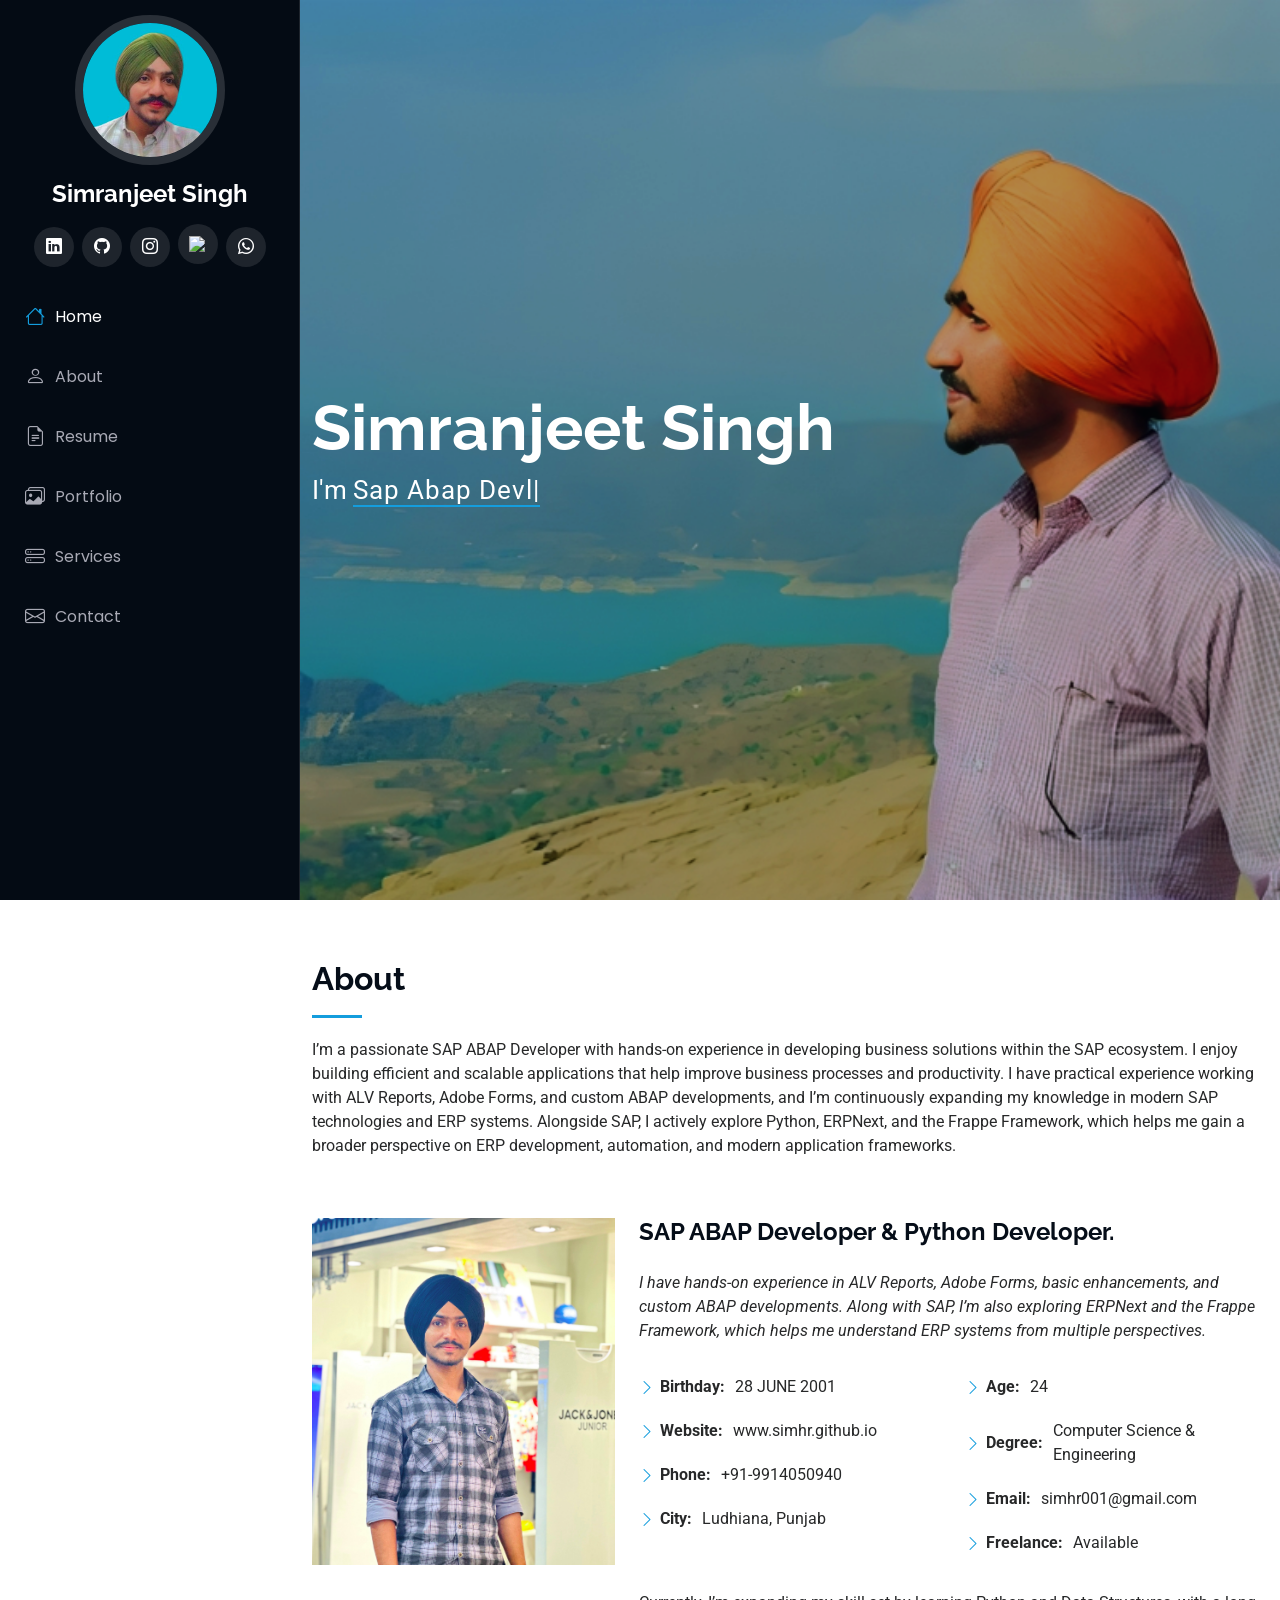
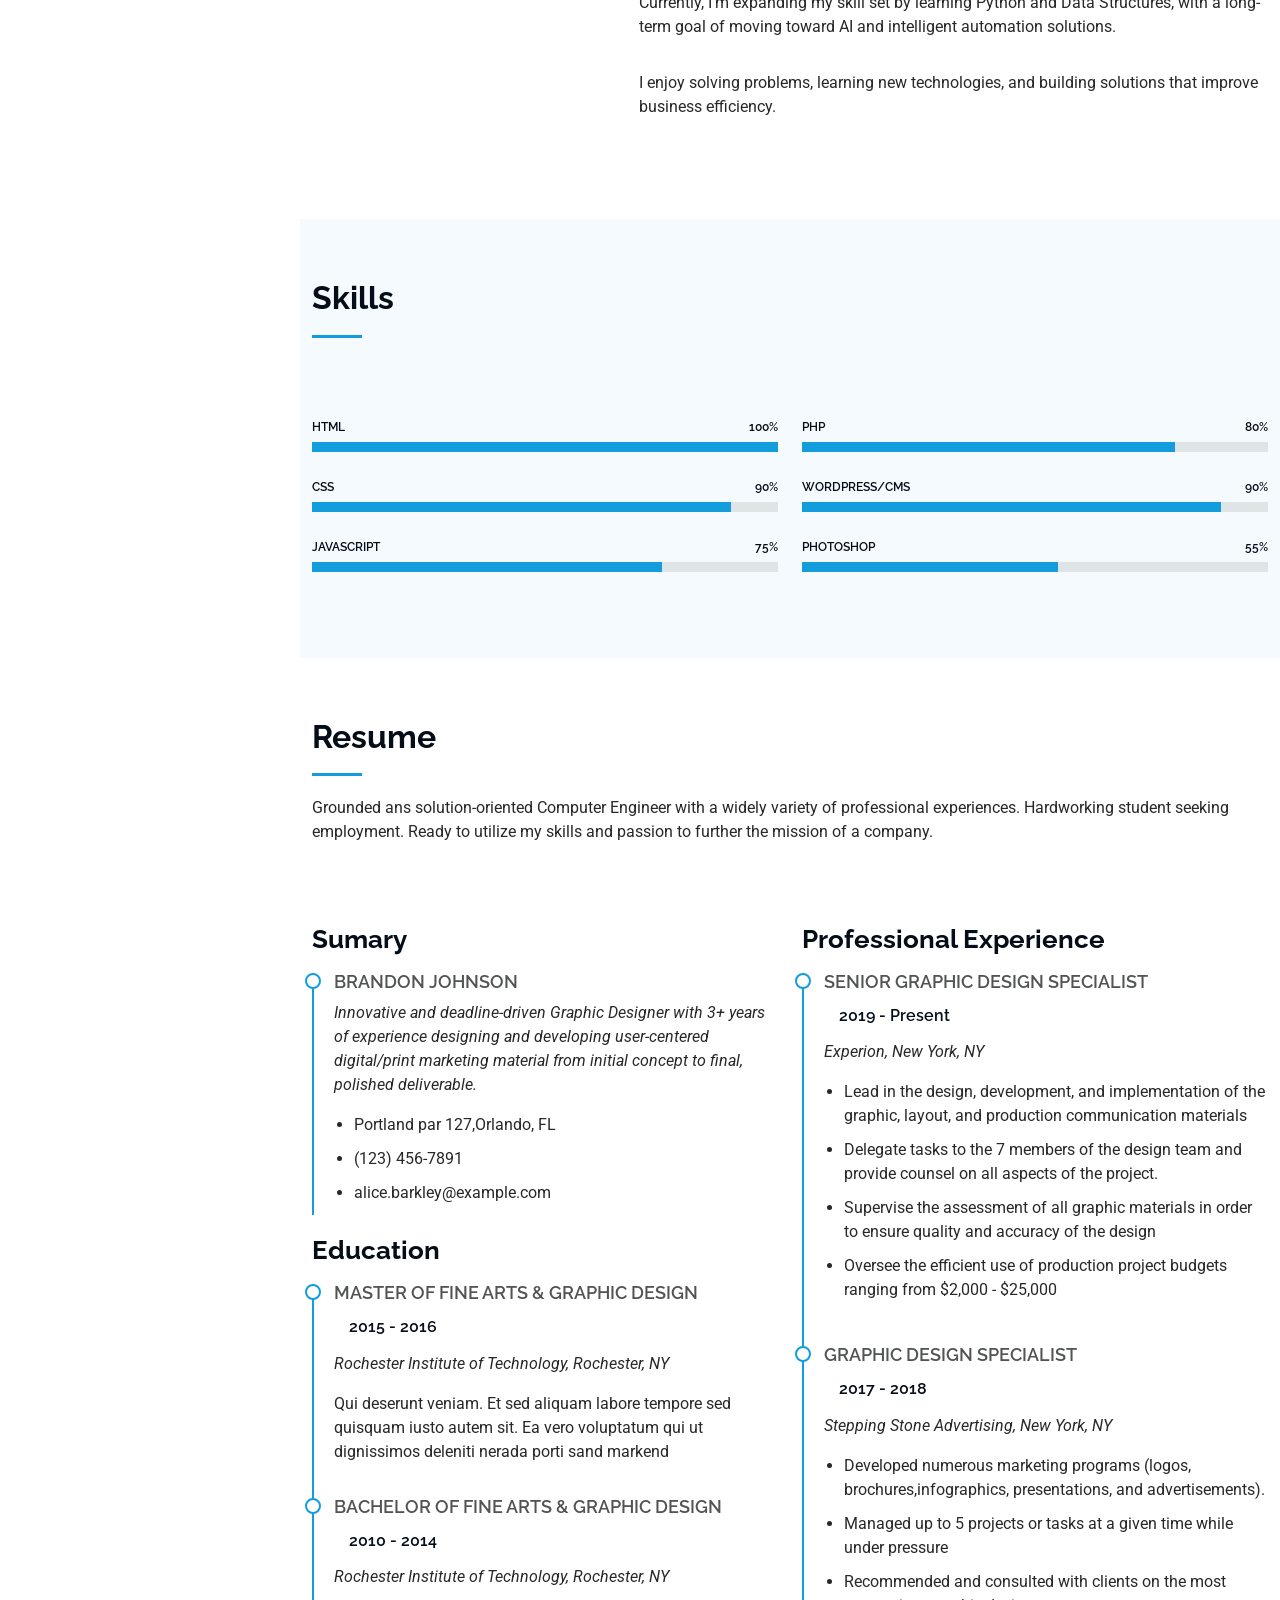
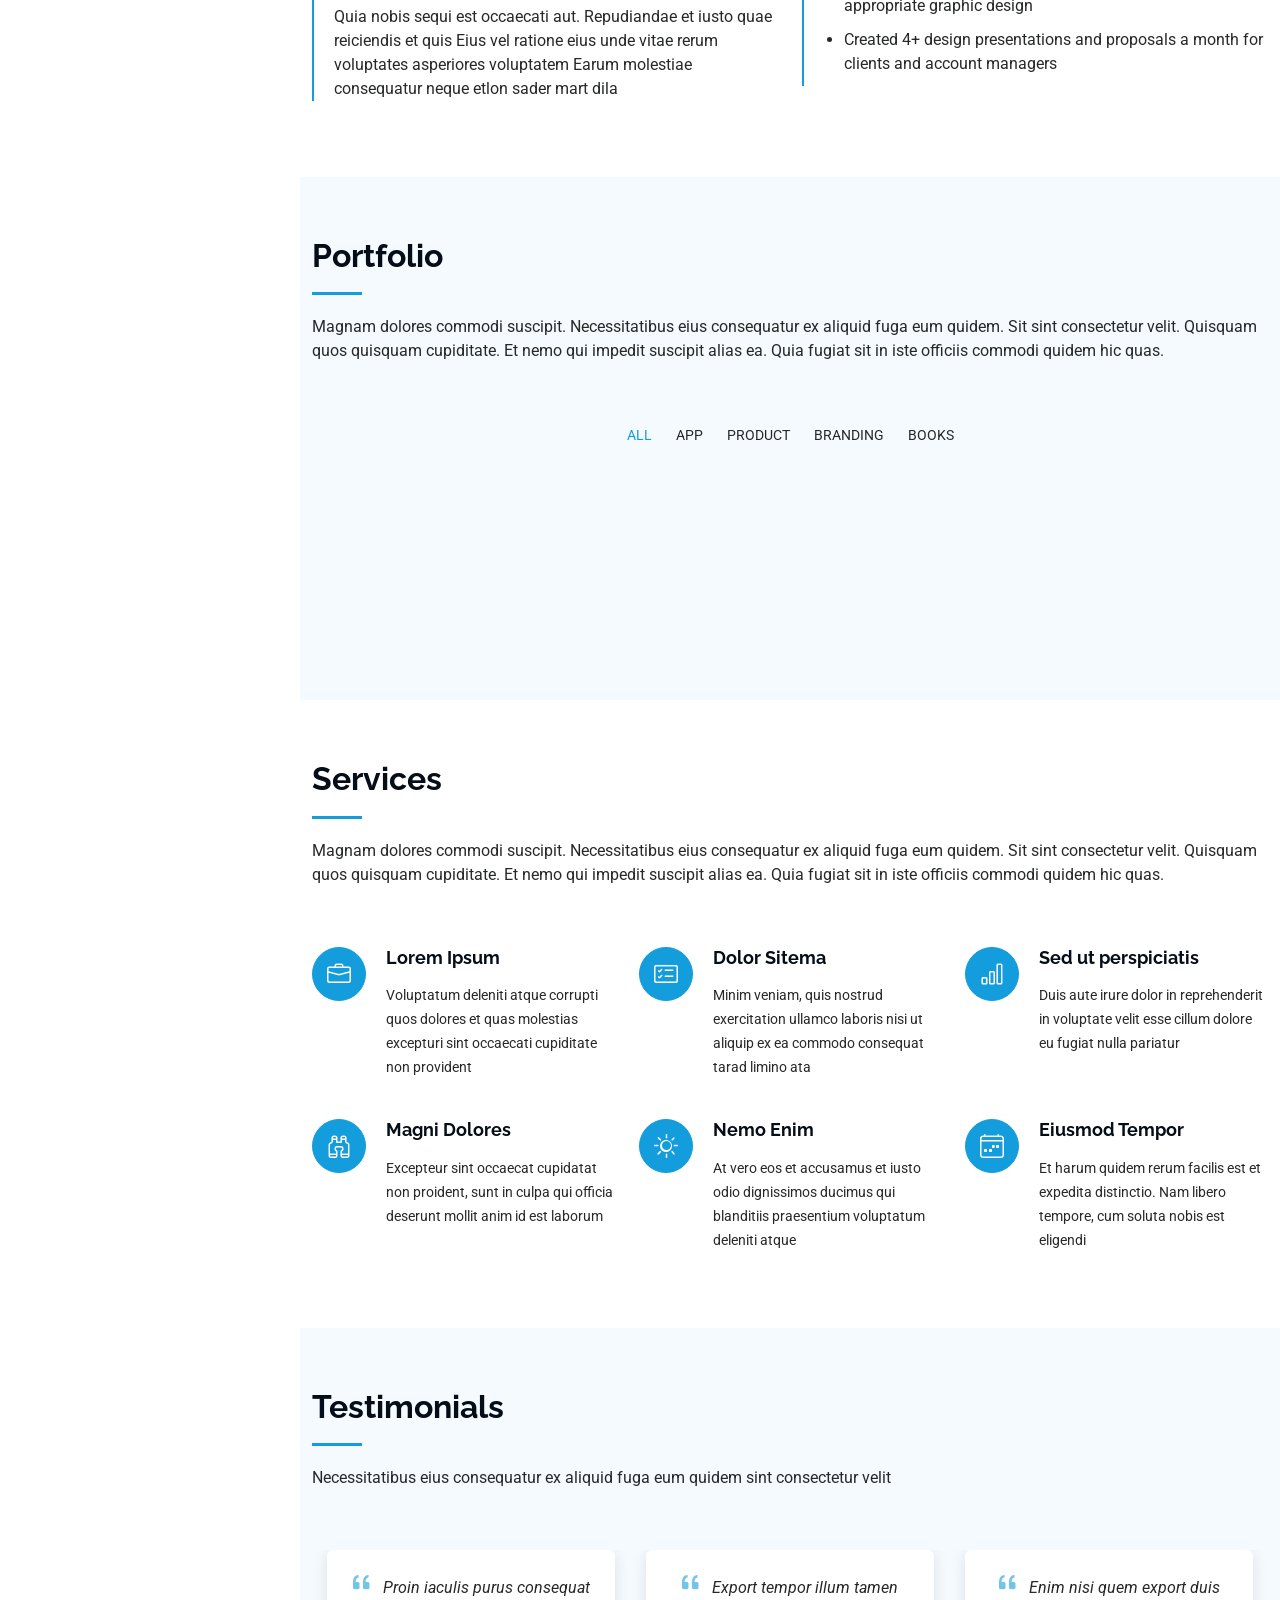
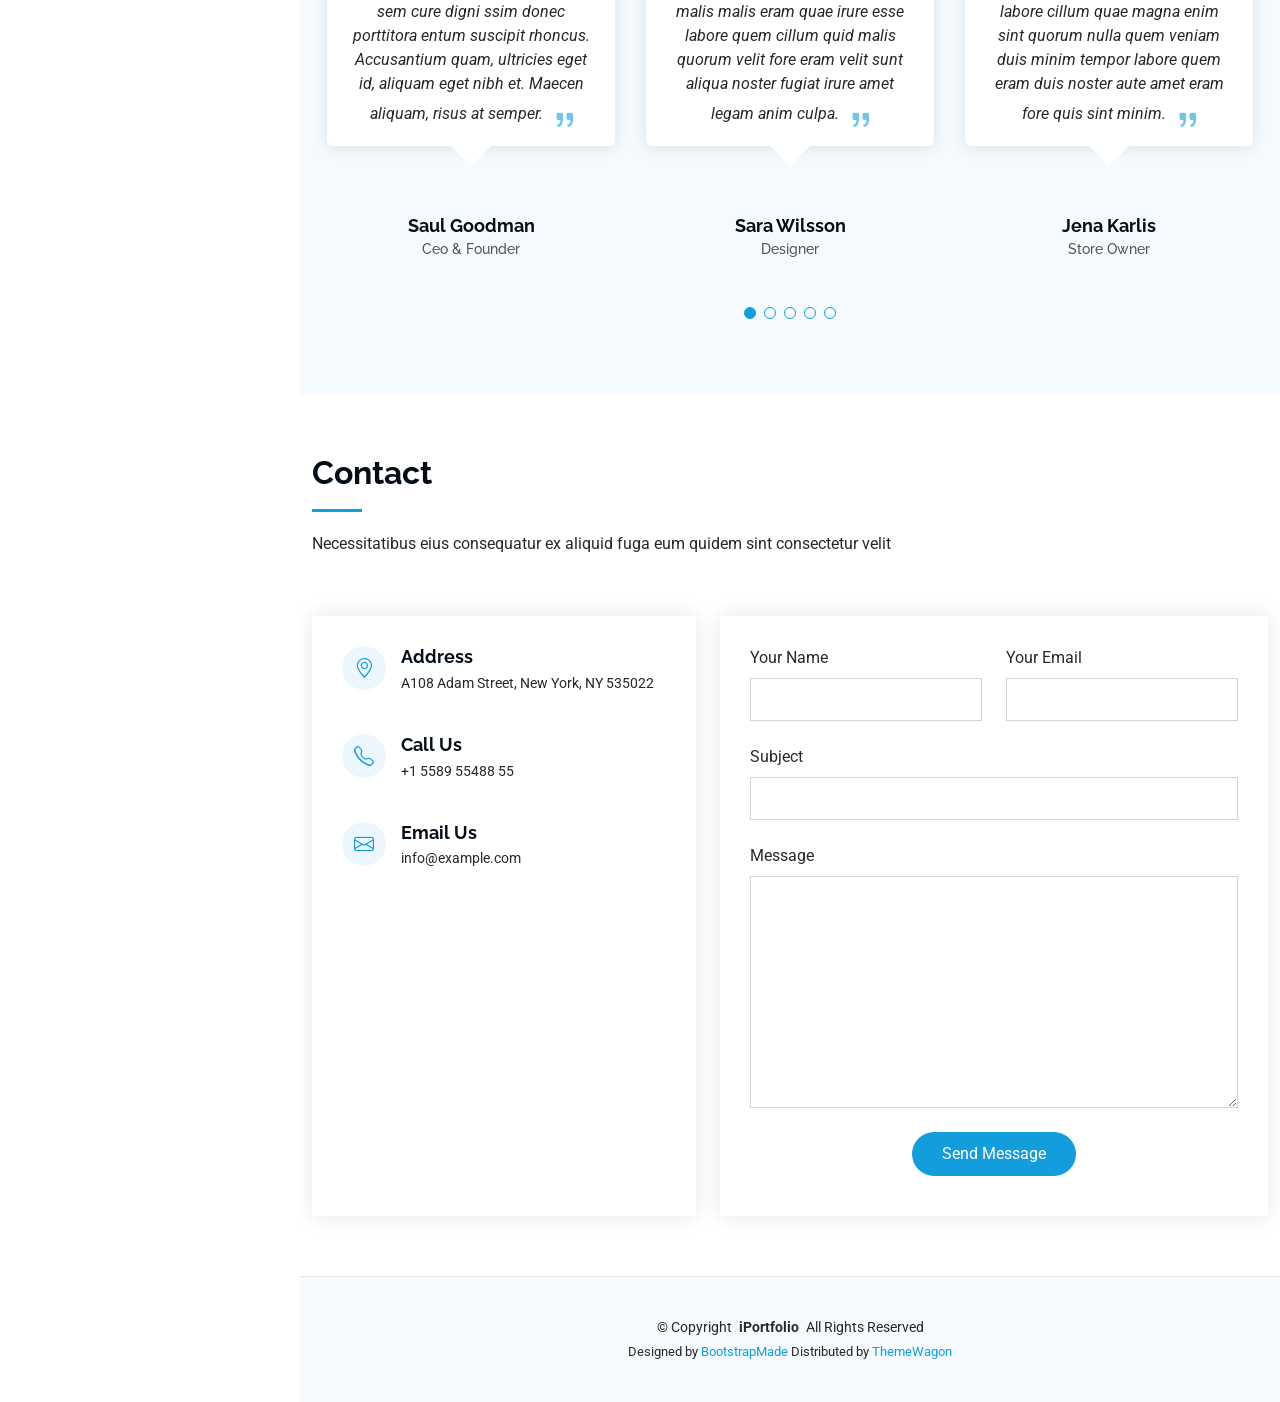
==== index.html @ a784818a "First Commit" ====
<!DOCTYPE html>
<html lang="en">

<head>
  <meta charset="utf-8">
  <meta content="width=device-width, initial-scale=1.0" name="viewport">
  <title>Simran Portfolio</title>
  <meta content="" name="description">
  <meta content="" name="keywords">

  <!-- Favicons -->
  <link href="assets/img/favicion.jpeg" rel="icon">
  <link href="assets/img/apple-touch-icon.png" rel="apple-touch-icon">

  <!-- Fonts -->
  <link href="https://fonts.googleapis.com" rel="preconnect">
  <link href="https://fonts.gstatic.com" rel="preconnect" crossorigin>
  <link
    href="https://fonts.googleapis.com/css2?family=Roboto:ital,wght@0,100;0,300;0,400;0,500;0,700;0,900;1,100;1,300;1,400;1,500;1,700;1,900&family=Poppins:ital,wght@0,100;0,200;0,300;0,400;0,500;0,600;0,700;0,800;0,900;1,100;1,200;1,300;1,400;1,500;1,600;1,700;1,800;1,900&family=Raleway:ital,wght@0,100;0,200;0,300;0,400;0,500;0,600;0,700;0,800;0,900;1,100;1,200;1,300;1,400;1,500;1,600;1,700;1,800;1,900&display=swap"
    rel="stylesheet">

  <!-- Vendor CSS Files -->
  <link href="assets/vendor/bootstrap/css/bootstrap.min.css" rel="stylesheet">
  <link href="assets/vendor/bootstrap-icons/bootstrap-icons.css" rel="stylesheet">
  <link href="assets/vendor/aos/aos.css" rel="stylesheet">
  <link href="assets/vendor/glightbox/css/glightbox.min.css" rel="stylesheet">
  <link href="assets/vendor/swiper/swiper-bundle.min.css" rel="stylesheet">
  <link href="assets/css/main.css" rel="stylesheet">
</head>

<body class="index-page">

  <header id="header" class="header dark-background d-flex flex-column">
    <i class="header-toggle d-xl-none bi bi-list"></i>

    <div class="profile-img">
      <img src="assets/img/logo.jpg" alt="" class="img-fluid rounded-circle">
    </div>

    <a href="index.html" class="logo d-flex align-items-center justify-content-center">
      <!-- Uncomment the line below if you also wish to use an image logo -->
      <!-- <img src="assets/img/logo.jpg" alt=""> -->
      <h1 class="sitename">Simranjeet Singh</h1>
    </a>

    <div class="social-links text-center">
      <a href="https://www.linkedin.com/in/simranjeet-singh-713a36236/" class="linkedin"><i
          class="bi bi-linkedin"></i></a>
      <a href="https://github.com/simhr" class="github"><i class="bi bi-github"></i></a>
      <a href="https://www.instagram.com/i.simhr" class="instagram"><i class="bi bi-instagram"></i></a>
      <a href="https://leetcode.com/u/simhr001/" class="leetcode"><img src="https://cdn.simpleicons.org/leetcode"
          width="18"></a>
      <a href="https://wa.me/9914050940" class="whatsapp"><i class="bi bi-whatsapp"></i></a>
    </div>

    <nav id="navmenu" class="navmenu">
      <ul>
        <li><a href="#hero" class="active"><i class="bi bi-house navicon"></i>Home</a></li>
        <li><a href="#about"><i class="bi bi-person navicon"></i> About</a></li>
        <li><a href="#resume"><i class="bi bi-file-earmark-text navicon"></i> Resume</a></li>
        <li><a href="#portfolio"><i class="bi bi-images navicon"></i> Portfolio</a></li>
        <li><a href="#services"><i class="bi bi-hdd-stack navicon"></i> Services</a></li>
        <li><a href="#contact"><i class="bi bi-envelope navicon"></i> Contact</a></li>
      </ul>
    </nav>
  </header>

  <main class="main">

    <!-- Hero Section -->
    <section id="hero" class="hero section dark-background">

      <img src="assets/img/bg.png" alt="" data-aos="fade-in" class="">

      <div class="container" data-aos="fade-up" data-aos-delay="100">
        <h2>Simranjeet Singh</h2>
        <p>I'm <span class="typed"
            data-typed-items="Sap Abap Devloper, Python Developer, Freelancer">Designer</span><span
            class="typed-cursor typed-cursor--blink" aria-hidden="true"></span><span
            class="typed-cursor typed-cursor--blink" aria-hidden="true"></span></p>
      </div>

    </section><!-- /Hero Section -->

    <!-- About Section -->
    <section id="about" class="about section">

      <!-- Section Title -->
      <div class="container section-title" data-aos="fade-up">
        <h2>About</h2>
        <p>I’m a passionate SAP ABAP Developer with hands-on experience in developing business solutions within the SAP
          ecosystem. I enjoy building efficient and scalable applications that help improve business processes and
          productivity.

          I have practical experience working with ALV Reports, Adobe Forms, and custom ABAP developments, and I’m
          continuously expanding my knowledge in modern SAP technologies and ERP systems.

          Alongside SAP, I actively explore Python, ERPNext, and the Frappe Framework, which helps me gain a broader
          perspective on ERP development, automation, and modern application frameworks.</p>
      </div><!-- End Section Title -->

      <div class="container" data-aos="fade-up" data-aos-delay="100">

        <div class="row gy-4 justify-content-center">
          <div class="col-lg-4">
            <img src="assets/img/my-profile-img.jpg" class="img-fluid" alt="">
          </div>
          <div class="col-lg-8 content">
            <h2>SAP ABAP Developer &amp; Python Developer.</h2>
            <p class="fst-italic py-3">
              I have hands-on experience in ALV Reports, Adobe Forms, basic enhancements, and custom ABAP developments.
              Along with SAP, I’m also exploring ERPNext and the Frappe Framework, which helps me understand ERP systems
              from multiple perspectives.
            </p>
            <div class="row">
              <div class="col-lg-6">
                <ul>
                  <li><i class="bi bi-chevron-right"></i> <strong>Birthday:</strong> <span>28 JUNE 2001</span></li>
                  <li><i class="bi bi-chevron-right"></i> <strong>Website:</strong> <span>www.simhr.github.io</span>
                  </li>
                  <li><i class="bi bi-chevron-right"></i> <strong>Phone:</strong> <span>+91-9914050940</span></li>
                  <li><i class="bi bi-chevron-right"></i> <strong>City:</strong> <span>Ludhiana, Punjab</span></li>
                </ul>
              </div>
              <div class="col-lg-6">
                <ul>
                  <li><i class="bi bi-chevron-right"></i> <strong>Age:</strong> <span>24</span></li>
                  <li><i class="bi bi-chevron-right"></i> <strong>Degree:</strong> <span>Computer Science &
                      Engineering</span></li>
                  <li><i class="bi bi-chevron-right"></i> <strong>Email:</strong> <span>simhr001@gmail.com</span></li>
                  <li><i class="bi bi-chevron-right"></i> <strong>Freelance:</strong> <span>Available</span></li>
                </ul>
              </div>
            </div>
            <p class="py-3">
              Currently, I’m expanding my skill set by learning Python and Data Structures, with a long-term goal of
              moving toward AI and intelligent automation solutions.
            </p>
            <p>I enjoy solving problems, learning new technologies, and building solutions that improve business
              efficiency.</p>
          </div>
        </div>

      </div>
    </section><!-- /About Section -->
    <br>
    <!-- Skills Section -->
    <section id="skills" class="skills section light-background">

      <!-- Section Title -->
      <div class="container section-title" data-aos="fade-up">
        <h2>Skills</h2>
      </div><!-- End Section Title -->

      <div class="container" data-aos="fade-up" data-aos-delay="100">

        <div class="row skills-content skills-animation">

          <div class="col-lg-6">

            <div class="progress">
              <span class="skill"><span>HTML</span> <i class="val">100%</i></span>
              <div class="progress-bar-wrap">
                <div class="progress-bar" role="progressbar" aria-valuenow="100" aria-valuemin="0" aria-valuemax="100">
                </div>
              </div>
            </div><!-- End Skills Item -->

            <div class="progress">
              <span class="skill"><span>CSS</span> <i class="val">90%</i></span>
              <div class="progress-bar-wrap">
                <div class="progress-bar" role="progressbar" aria-valuenow="90" aria-valuemin="0" aria-valuemax="100">
                </div>
              </div>
            </div><!-- End Skills Item -->

            <div class="progress">
              <span class="skill"><span>JavaScript</span> <i class="val">75%</i></span>
              <div class="progress-bar-wrap">
                <div class="progress-bar" role="progressbar" aria-valuenow="75" aria-valuemin="0" aria-valuemax="100">
                </div>
              </div>
            </div><!-- End Skills Item -->

          </div>

          <div class="col-lg-6">

            <div class="progress">
              <span class="skill"><span>PHP</span> <i class="val">80%</i></span>
              <div class="progress-bar-wrap">
                <div class="progress-bar" role="progressbar" aria-valuenow="80" aria-valuemin="0" aria-valuemax="100">
                </div>
              </div>
            </div><!-- End Skills Item -->

            <div class="progress">
              <span class="skill"><span>WordPress/CMS</span> <i class="val">90%</i></span>
              <div class="progress-bar-wrap">
                <div class="progress-bar" role="progressbar" aria-valuenow="90" aria-valuemin="0" aria-valuemax="100">
                </div>
              </div>
            </div><!-- End Skills Item -->

            <div class="progress">
              <span class="skill"><span>Photoshop</span> <i class="val">55%</i></span>
              <div class="progress-bar-wrap">
                <div class="progress-bar" role="progressbar" aria-valuenow="55" aria-valuemin="0" aria-valuemax="100">
                </div>
              </div>
            </div><!-- End Skills Item -->

          </div>

        </div>

      </div>

    </section><!-- /Skills Section -->

    <!-- Resume Section -->
    <section id="resume" class="resume section">

      <!-- Section Title -->
      <div class="container section-title" data-aos="fade-up">
        <h2>Resume</h2>
        <p>Grounded ans solution-oriented Computer
          Engineer with a widely variety of professional
          experiences. Hardworking student seeking
          employment. Ready to utilize my skills and
          passion to further the mission of a company.</p>
      </div><!-- End Section Title -->
      <div class="container">
        <div class="row">
          <div class="col-lg-6" data-aos="fade-up" data-aos-delay="100">
            <h3 class="resume-title">Sumary</h3>
            <div class="resume-item pb-0">
              <h4>Brandon Johnson</h4>
              <p><em>Innovative and deadline-driven Graphic Designer with 3+ years of experience designing and
                  developing user-centered digital/print marketing material from initial concept to final, polished
                  deliverable.</em></p>
              <ul>
                <li>Portland par 127,Orlando, FL</li>
                <li>(123) 456-7891</li>
                <li>alice.barkley@example.com</li>
              </ul>
            </div><!-- Edn Resume Item -->

            <h3 class="resume-title">Education</h3>
            <div class="resume-item">
              <h4>Master of Fine Arts &amp; Graphic Design</h4>
              <h5>2015 - 2016</h5>
              <p><em>Rochester Institute of Technology, Rochester, NY</em></p>
              <p>Qui deserunt veniam. Et sed aliquam labore tempore sed quisquam iusto autem sit. Ea vero voluptatum qui
                ut dignissimos deleniti nerada porti sand markend</p>
            </div><!-- Edn Resume Item -->

            <div class="resume-item">
              <h4>Bachelor of Fine Arts &amp; Graphic Design</h4>
              <h5>2010 - 2014</h5>
              <p><em>Rochester Institute of Technology, Rochester, NY</em></p>
              <p>Quia nobis sequi est occaecati aut. Repudiandae et iusto quae reiciendis et quis Eius vel ratione eius
                unde vitae rerum voluptates asperiores voluptatem Earum molestiae consequatur neque etlon sader mart
                dila</p>
            </div><!-- Edn Resume Item -->

          </div>

          <div class="col-lg-6" data-aos="fade-up" data-aos-delay="200">
            <h3 class="resume-title">Professional Experience</h3>
            <div class="resume-item">
              <h4>Senior graphic design specialist</h4>
              <h5>2019 - Present</h5>
              <p><em>Experion, New York, NY </em></p>
              <ul>
                <li>Lead in the design, development, and implementation of the graphic, layout, and production
                  communication materials</li>
                <li>Delegate tasks to the 7 members of the design team and provide counsel on all aspects of the
                  project. </li>
                <li>Supervise the assessment of all graphic materials in order to ensure quality and accuracy of the
                  design</li>
                <li>Oversee the efficient use of production project budgets ranging from $2,000 - $25,000</li>
              </ul>
            </div><!-- Edn Resume Item -->

            <div class="resume-item">
              <h4>Graphic design specialist</h4>
              <h5>2017 - 2018</h5>
              <p><em>Stepping Stone Advertising, New York, NY</em></p>
              <ul>
                <li>Developed numerous marketing programs (logos, brochures,infographics, presentations, and
                  advertisements).</li>
                <li>Managed up to 5 projects or tasks at a given time while under pressure</li>
                <li>Recommended and consulted with clients on the most appropriate graphic design</li>
                <li>Created 4+ design presentations and proposals a month for clients and account managers</li>
              </ul>
            </div><!-- Edn Resume Item -->

          </div>

        </div>

      </div>

    </section><!-- /Resume Section -->

    <!-- Portfolio Section -->
    <section id="portfolio" class="portfolio section light-background">

      <!-- Section Title -->
      <div class="container section-title" data-aos="fade-up">
        <h2>Portfolio</h2>
        <p>Magnam dolores commodi suscipit. Necessitatibus eius consequatur ex aliquid fuga eum quidem. Sit sint
          consectetur velit. Quisquam quos quisquam cupiditate. Et nemo qui impedit suscipit alias ea. Quia fugiat sit
          in iste officiis commodi quidem hic quas.</p>
      </div><!-- End Section Title -->

      <div class="container">

        <div class="isotope-layout" data-default-filter="*" data-layout="masonry" data-sort="original-order">

          <ul class="portfolio-filters isotope-filters" data-aos="fade-up" data-aos-delay="100">
            <li data-filter="*" class="filter-active">All</li>
            <li data-filter=".filter-app">App</li>
            <li data-filter=".filter-product">Product</li>
            <li data-filter=".filter-branding">Branding</li>
            <li data-filter=".filter-books">Books</li>
          </ul><!-- End Portfolio Filters -->

          <div class="row gy-4 isotope-container" data-aos="fade-up" data-aos-delay="200">

            <div class="col-lg-4 col-md-6 portfolio-item isotope-item filter-app">
              <div class="portfolio-content h-100">
                <img src="assets/img/portfolio/app-1.jpg" class="img-fluid" alt="">
                <div class="portfolio-info">
                  <h4>App 1</h4>
                  <p>Lorem ipsum, dolor sit amet consectetur</p>
                  <a href="assets/img/portfolio/app-1.jpg" title="App 1" data-gallery="portfolio-gallery-app"
                    class="glightbox preview-link"><i class="bi bi-zoom-in"></i></a>
                  <a href="portfolio-details.html" title="More Details" class="details-link"><i
                      class="bi bi-link-45deg"></i></a>
                </div>
              </div>
            </div><!-- End Portfolio Item -->

            <div class="col-lg-4 col-md-6 portfolio-item isotope-item filter-product">
              <div class="portfolio-content h-100">
                <img src="assets/img/portfolio/product-1.jpg" class="img-fluid" alt="">
                <div class="portfolio-info">
                  <h4>Product 1</h4>
                  <p>Lorem ipsum, dolor sit amet consectetur</p>
                  <a href="assets/img/portfolio/product-1.jpg" title="Product 1"
                    data-gallery="portfolio-gallery-product" class="glightbox preview-link"><i
                      class="bi bi-zoom-in"></i></a>
                  <a href="portfolio-details.html" title="More Details" class="details-link"><i
                      class="bi bi-link-45deg"></i></a>
                </div>
              </div>
            </div><!-- End Portfolio Item -->

            <div class="col-lg-4 col-md-6 portfolio-item isotope-item filter-branding">
              <div class="portfolio-content h-100">
                <img src="assets/img/portfolio/branding-1.jpg" class="img-fluid" alt="">
                <div class="portfolio-info">
                  <h4>Branding 1</h4>
                  <p>Lorem ipsum, dolor sit amet consectetur</p>
                  <a href="assets/img/portfolio/branding-1.jpg" title="Branding 1"
                    data-gallery="portfolio-gallery-branding" class="glightbox preview-link"><i
                      class="bi bi-zoom-in"></i></a>
                  <a href="portfolio-details.html" title="More Details" class="details-link"><i
                      class="bi bi-link-45deg"></i></a>
                </div>
              </div>
            </div><!-- End Portfolio Item -->

            <div class="col-lg-4 col-md-6 portfolio-item isotope-item filter-books">
              <div class="portfolio-content h-100">
                <img src="assets/img/portfolio/books-1.jpg" class="img-fluid" alt="">
                <div class="portfolio-info">
                  <h4>Books 1</h4>
                  <p>Lorem ipsum, dolor sit amet consectetur</p>
                  <a href="assets/img/portfolio/books-1.jpg" title="Branding 1" data-gallery="portfolio-gallery-book"
                    class="glightbox preview-link"><i class="bi bi-zoom-in"></i></a>
                  <a href="portfolio-details.html" title="More Details" class="details-link"><i
                      class="bi bi-link-45deg"></i></a>
                </div>
              </div>
            </div><!-- End Portfolio Item -->

            <div class="col-lg-4 col-md-6 portfolio-item isotope-item filter-app">
              <div class="portfolio-content h-100">
                <img src="assets/img/portfolio/app-2.jpg" class="img-fluid" alt="">
                <div class="portfolio-info">
                  <h4>App 2</h4>
                  <p>Lorem ipsum, dolor sit amet consectetur</p>
                  <a href="assets/img/portfolio/app-2.jpg" title="App 2" data-gallery="portfolio-gallery-app"
                    class="glightbox preview-link"><i class="bi bi-zoom-in"></i></a>
                  <a href="portfolio-details.html" title="More Details" class="details-link"><i
                      class="bi bi-link-45deg"></i></a>
                </div>
              </div>
            </div><!-- End Portfolio Item -->

            <div class="col-lg-4 col-md-6 portfolio-item isotope-item filter-product">
              <div class="portfolio-content h-100">
                <img src="assets/img/portfolio/product-2.jpg" class="img-fluid" alt="">
                <div class="portfolio-info">
                  <h4>Product 2</h4>
                  <p>Lorem ipsum, dolor sit amet consectetur</p>
                  <a href="assets/img/portfolio/product-2.jpg" title="Product 2"
                    data-gallery="portfolio-gallery-product" class="glightbox preview-link"><i
                      class="bi bi-zoom-in"></i></a>
                  <a href="portfolio-details.html" title="More Details" class="details-link"><i
                      class="bi bi-link-45deg"></i></a>
                </div>
              </div>
            </div><!-- End Portfolio Item -->

            <div class="col-lg-4 col-md-6 portfolio-item isotope-item filter-branding">
              <div class="portfolio-content h-100">
                <img src="assets/img/portfolio/branding-2.jpg" class="img-fluid" alt="">
                <div class="portfolio-info">
                  <h4>Branding 2</h4>
                  <p>Lorem ipsum, dolor sit amet consectetur</p>
                  <a href="assets/img/portfolio/branding-2.jpg" title="Branding 2"
                    data-gallery="portfolio-gallery-branding" class="glightbox preview-link"><i
                      class="bi bi-zoom-in"></i></a>
                  <a href="portfolio-details.html" title="More Details" class="details-link"><i
                      class="bi bi-link-45deg"></i></a>
                </div>
              </div>
            </div><!-- End Portfolio Item -->

            <div class="col-lg-4 col-md-6 portfolio-item isotope-item filter-books">
              <div class="portfolio-content h-100">
                <img src="assets/img/portfolio/books-2.jpg" class="img-fluid" alt="">
                <div class="portfolio-info">
                  <h4>Books 2</h4>
                  <p>Lorem ipsum, dolor sit amet consectetur</p>
                  <a href="assets/img/portfolio/books-2.jpg" title="Branding 2" data-gallery="portfolio-gallery-book"
                    class="glightbox preview-link"><i class="bi bi-zoom-in"></i></a>
                  <a href="portfolio-details.html" title="More Details" class="details-link"><i
                      class="bi bi-link-45deg"></i></a>
                </div>
              </div>
            </div><!-- End Portfolio Item -->

            <div class="col-lg-4 col-md-6 portfolio-item isotope-item filter-app">
              <div class="portfolio-content h-100">
                <img src="assets/img/portfolio/app-3.jpg" class="img-fluid" alt="">
                <div class="portfolio-info">
                  <h4>App 3</h4>
                  <p>Lorem ipsum, dolor sit amet consectetur</p>
                  <a href="assets/img/portfolio/app-3.jpg" title="App 3" data-gallery="portfolio-gallery-app"
                    class="glightbox preview-link"><i class="bi bi-zoom-in"></i></a>
                  <a href="portfolio-details.html" title="More Details" class="details-link"><i
                      class="bi bi-link-45deg"></i></a>
                </div>
              </div>
            </div><!-- End Portfolio Item -->

            <div class="col-lg-4 col-md-6 portfolio-item isotope-item filter-product">
              <div class="portfolio-content h-100">
                <img src="assets/img/portfolio/product-3.jpg" class="img-fluid" alt="">
                <div class="portfolio-info">
                  <h4>Product 3</h4>
                  <p>Lorem ipsum, dolor sit amet consectetur</p>
                  <a href="assets/img/portfolio/product-3.jpg" title="Product 3"
                    data-gallery="portfolio-gallery-product" class="glightbox preview-link"><i
                      class="bi bi-zoom-in"></i></a>
                  <a href="portfolio-details.html" title="More Details" class="details-link"><i
                      class="bi bi-link-45deg"></i></a>
                </div>
              </div>
            </div><!-- End Portfolio Item -->

            <div class="col-lg-4 col-md-6 portfolio-item isotope-item filter-branding">
              <div class="portfolio-content h-100">
                <img src="assets/img/portfolio/branding-3.jpg" class="img-fluid" alt="">
                <div class="portfolio-info">
                  <h4>Branding 3</h4>
                  <p>Lorem ipsum, dolor sit amet consectetur</p>
                  <a href="assets/img/portfolio/branding-3.jpg" title="Branding 2"
                    data-gallery="portfolio-gallery-branding" class="glightbox preview-link"><i
                      class="bi bi-zoom-in"></i></a>
                  <a href="portfolio-details.html" title="More Details" class="details-link"><i
                      class="bi bi-link-45deg"></i></a>
                </div>
              </div>
            </div><!-- End Portfolio Item -->

            <div class="col-lg-4 col-md-6 portfolio-item isotope-item filter-books">
              <div class="portfolio-content h-100">
                <img src="assets/img/portfolio/books-3.jpg" class="img-fluid" alt="">
                <div class="portfolio-info">
                  <h4>Books 3</h4>
                  <p>Lorem ipsum, dolor sit amet consectetur</p>
                  <a href="assets/img/portfolio/books-3.jpg" title="Branding 3" data-gallery="portfolio-gallery-book"
                    class="glightbox preview-link"><i class="bi bi-zoom-in"></i></a>
                  <a href="portfolio-details.html" title="More Details" class="details-link"><i
                      class="bi bi-link-45deg"></i></a>
                </div>
              </div>
            </div><!-- End Portfolio Item -->

          </div><!-- End Portfolio Container -->

        </div>

      </div>

    </section><!-- /Portfolio Section -->

    <!-- Services Section -->
    <section id="services" class="services section">

      <!-- Section Title -->
      <div class="container section-title" data-aos="fade-up">
        <h2>Services</h2>
        <p>Magnam dolores commodi suscipit. Necessitatibus eius consequatur ex aliquid fuga eum quidem. Sit sint
          consectetur velit. Quisquam quos quisquam cupiditate. Et nemo qui impedit suscipit alias ea. Quia fugiat sit
          in iste officiis commodi quidem hic quas.</p>
      </div><!-- End Section Title -->

      <div class="container">

        <div class="row gy-4">

          <div class="col-lg-4 col-md-6 service-item d-flex" data-aos="fade-up" data-aos-delay="100">
            <div class="icon flex-shrink-0"><i class="bi bi-briefcase"></i></div>
            <div>
              <h4 class="title"><a href="service-details.html" class="stretched-link">Lorem Ipsum</a></h4>
              <p class="description">Voluptatum deleniti atque corrupti quos dolores et quas molestias excepturi sint
                occaecati cupiditate non provident</p>
            </div>
          </div>
          <!-- End Service Item -->

          <div class="col-lg-4 col-md-6 service-item d-flex" data-aos="fade-up" data-aos-delay="200">
            <div class="icon flex-shrink-0"><i class="bi bi-card-checklist"></i></div>
            <div>
              <h4 class="title"><a href="service-details.html" class="stretched-link">Dolor Sitema</a></h4>
              <p class="description">Minim veniam, quis nostrud exercitation ullamco laboris nisi ut aliquip ex ea
                commodo consequat tarad limino ata</p>
            </div>
          </div><!-- End Service Item -->

          <div class="col-lg-4 col-md-6 service-item d-flex" data-aos="fade-up" data-aos-delay="300">
            <div class="icon flex-shrink-0"><i class="bi bi-bar-chart"></i></div>
            <div>
              <h4 class="title"><a href="service-details.html" class="stretched-link">Sed ut perspiciatis</a></h4>
              <p class="description">Duis aute irure dolor in reprehenderit in voluptate velit esse cillum dolore eu
                fugiat nulla pariatur</p>
            </div>
          </div><!-- End Service Item -->

          <div class="col-lg-4 col-md-6 service-item d-flex" data-aos="fade-up" data-aos-delay="400">
            <div class="icon flex-shrink-0"><i class="bi bi-binoculars"></i></div>
            <div>
              <h4 class="title"><a href="service-details.html" class="stretched-link">Magni Dolores</a></h4>
              <p class="description">Excepteur sint occaecat cupidatat non proident, sunt in culpa qui officia deserunt
                mollit anim id est laborum</p>
            </div>
          </div><!-- End Service Item -->

          <div class="col-lg-4 col-md-6 service-item d-flex" data-aos="fade-up" data-aos-delay="500">
            <div class="icon flex-shrink-0"><i class="bi bi-brightness-high"></i></div>
            <div>
              <h4 class="title"><a href="service-details.html" class="stretched-link">Nemo Enim</a></h4>
              <p class="description">At vero eos et accusamus et iusto odio dignissimos ducimus qui blanditiis
                praesentium voluptatum deleniti atque</p>
            </div>
          </div><!-- End Service Item -->

          <div class="col-lg-4 col-md-6 service-item d-flex" data-aos="fade-up" data-aos-delay="600">
            <div class="icon flex-shrink-0"><i class="bi bi-calendar4-week"></i></div>
            <div>
              <h4 class="title"><a href="service-details.html" class="stretched-link">Eiusmod Tempor</a></h4>
              <p class="description">Et harum quidem rerum facilis est et expedita distinctio. Nam libero tempore, cum
                soluta nobis est eligendi</p>
            </div>
          </div><!-- End Service Item -->

        </div>

      </div>

    </section><!-- /Services Section -->

    <!-- Testimonials Section -->
    <section id="testimonials" class="testimonials section light-background">

      <!-- Section Title -->
      <div class="container section-title" data-aos="fade-up">
        <h2>Testimonials</h2>
        <p>Necessitatibus eius consequatur ex aliquid fuga eum quidem sint consectetur velit</p>
      </div><!-- End Section Title -->

      <div class="container" data-aos="fade-up" data-aos-delay="100">

        <div class="swiper init-swiper">
          <script type="application/json" class="swiper-config">
            {
              "loop": true,
              "speed": 600,
              "autoplay": {
                "delay": 5000
              },
              "slidesPerView": "auto",
              "pagination": {
                "el": ".swiper-pagination",
                "type": "bullets",
                "clickable": true
              },
              "breakpoints": {
                "320": {
                  "slidesPerView": 1,
                  "spaceBetween": 40
                },
                "1200": {
                  "slidesPerView": 3,
                  "spaceBetween": 1
                }
              }
            }
          </script>
          <div class="swiper-wrapper">

            <div class="swiper-slide">
              <div class="testimonial-item">
                <p>
                  <i class="bi bi-quote quote-icon-left"></i>
                  <span>Proin iaculis purus consequat sem cure digni ssim donec porttitora entum suscipit rhoncus.
                    Accusantium quam, ultricies eget id, aliquam eget nibh et. Maecen aliquam, risus at semper.</span>
                  <i class="bi bi-quote quote-icon-right"></i>
                </p>
                <img src="assets/img/testimonials/testimonials-1.jpg" class="testimonial-img" alt="">
                <h3>Saul Goodman</h3>
                <h4>Ceo &amp; Founder</h4>
              </div>
            </div><!-- End testimonial item -->

            <div class="swiper-slide">
              <div class="testimonial-item">
                <p>
                  <i class="bi bi-quote quote-icon-left"></i>
                  <span>Export tempor illum tamen malis malis eram quae irure esse labore quem cillum quid malis quorum
                    velit fore eram velit sunt aliqua noster fugiat irure amet legam anim culpa.</span>
                  <i class="bi bi-quote quote-icon-right"></i>
                </p>
                <img src="assets/img/testimonials/testimonials-2.jpg" class="testimonial-img" alt="">
                <h3>Sara Wilsson</h3>
                <h4>Designer</h4>
              </div>
            </div><!-- End testimonial item -->

            <div class="swiper-slide">
              <div class="testimonial-item">
                <p>
                  <i class="bi bi-quote quote-icon-left"></i>
                  <span>Enim nisi quem export duis labore cillum quae magna enim sint quorum nulla quem veniam duis
                    minim tempor labore quem eram duis noster aute amet eram fore quis sint minim.</span>
                  <i class="bi bi-quote quote-icon-right"></i>
                </p>
                <img src="assets/img/testimonials/testimonials-3.jpg" class="testimonial-img" alt="">
                <h3>Jena Karlis</h3>
                <h4>Store Owner</h4>
              </div>
            </div><!-- End testimonial item -->

            <div class="swiper-slide">
              <div class="testimonial-item">
                <p>
                  <i class="bi bi-quote quote-icon-left"></i>
                  <span>Fugiat enim eram quae cillum dolore dolor amet nulla culpa multos export minim fugiat dolor enim
                    duis veniam ipsum anim magna sunt elit fore quem dolore labore illum veniam.</span>
                  <i class="bi bi-quote quote-icon-right"></i>
                </p>
                <img src="assets/img/testimonials/testimonials-4.jpg" class="testimonial-img" alt="">
                <h3>Matt Brandon</h3>
                <h4>Freelancer</h4>
              </div>
            </div><!-- End testimonial item -->

            <div class="swiper-slide">
              <div class="testimonial-item">
                <p>
                  <i class="bi bi-quote quote-icon-left"></i>
                  <span>Quis quorum aliqua sint quem legam fore sunt eram irure aliqua veniam tempor noster veniam sunt
                    culpa nulla illum cillum fugiat legam esse veniam culpa fore nisi cillum quid.</span>
                  <i class="bi bi-quote quote-icon-right"></i>
                </p>
                <img src="assets/img/testimonials/testimonials-5.jpg" class="testimonial-img" alt="">
                <h3>John Larson</h3>
                <h4>Entrepreneur</h4>
              </div>
            </div><!-- End testimonial item -->

          </div>
          <div class="swiper-pagination"></div>
        </div>

      </div>

    </section><!-- /Testimonials Section -->

    <!-- Contact Section -->
    <section id="contact" class="contact section">

      <!-- Section Title -->
      <div class="container section-title" data-aos="fade-up">
        <h2>Contact</h2>
        <p>Necessitatibus eius consequatur ex aliquid fuga eum quidem sint consectetur velit</p>
      </div><!-- End Section Title -->

      <div class="container" data-aos="fade-up" data-aos-delay="100">

        <div class="row gy-4">

          <div class="col-lg-5">

            <div class="info-wrap">
              <div class="info-item d-flex" data-aos="fade-up" data-aos-delay="200">
                <i class="bi bi-geo-alt flex-shrink-0"></i>
                <div>
                  <h3>Address</h3>
                  <p>A108 Adam Street, New York, NY 535022</p>
                </div>
              </div><!-- End Info Item -->

              <div class="info-item d-flex" data-aos="fade-up" data-aos-delay="300">
                <i class="bi bi-telephone flex-shrink-0"></i>
                <div>
                  <h3>Call Us</h3>
                  <p>+1 5589 55488 55</p>
                </div>
              </div><!-- End Info Item -->

              <div class="info-item d-flex" data-aos="fade-up" data-aos-delay="400">
                <i class="bi bi-envelope flex-shrink-0"></i>
                <div>
                  <h3>Email Us</h3>
                  <p>info@example.com</p>
                </div>
              </div><!-- End Info Item -->

              <iframe
                src="https://www.google.com/maps/embed?pb=!1m14!1m8!1m3!1d48389.78314118045!2d-74.006138!3d40.710059!3m2!1i1024!2i768!4f13.1!3m3!1m2!1s0x89c25a22a3bda30d%3A0xb89d1fe6bc499443!2sDowntown%20Conference%20Center!5e0!3m2!1sen!2sus!4v1676961268712!5m2!1sen!2sus"
                frameborder="0" style="border:0; width: 100%; height: 270px;" allowfullscreen="" loading="lazy"
                referrerpolicy="no-referrer-when-downgrade"></iframe>
            </div>
          </div>

          <div class="col-lg-7">
            <form action="forms/contact.php" method="post" class="php-email-form" data-aos="fade-up"
              data-aos-delay="200">
              <div class="row gy-4">

                <div class="col-md-6">
                  <label for="name-field" class="pb-2">Your Name</label>
                  <input type="text" name="name" id="name-field" class="form-control" required="">
                </div>

                <div class="col-md-6">
                  <label for="email-field" class="pb-2">Your Email</label>
                  <input type="email" class="form-control" name="email" id="email-field" required="">
                </div>

                <div class="col-md-12">
                  <label for="subject-field" class="pb-2">Subject</label>
                  <input type="text" class="form-control" name="subject" id="subject-field" required="">
                </div>

                <div class="col-md-12">
                  <label for="message-field" class="pb-2">Message</label>
                  <textarea class="form-control" name="message" rows="10" id="message-field" required=""></textarea>
                </div>

                <div class="col-md-12 text-center">
                  <div class="loading">Loading</div>
                  <div class="error-message"></div>
                  <div class="sent-message">Your message has been sent. Thank you!</div>

                  <button type="submit">Send Message</button>
                </div>

              </div>
            </form>
          </div><!-- End Contact Form -->

        </div>

      </div>

    </section><!-- /Contact Section -->

  </main>

  <footer id="footer" class="footer position-relative light-background">

    <div class="container">
      <div class="copyright text-center ">
        <p>© <span>Copyright</span> <strong class="px-1 sitename">iPortfolio</strong> <span>All Rights Reserved</span>
        </p>
      </div>
      <div class="credits">
        <!-- All the links in the footer should remain intact. -->
        <!-- You can delete the links only if you've purchased the pro version. -->
        <!-- Licensing information: https://bootstrapmade.com/license/ -->
        <!-- Purchase the pro version with working PHP/AJAX contact form: [buy-url] -->
        Designed by <a href="https://bootstrapmade.com/">BootstrapMade</a> Distributed by <a
          href="https://themewagon.com">ThemeWagon</a>
      </div>
    </div>

  </footer>

  <!-- Scroll Top -->
  <a href="#" id="scroll-top" class="scroll-top d-flex align-items-center justify-content-center"><i
      class="bi bi-arrow-up-short"></i></a>

  <!-- Preloader -->
  <div id="preloader"></div>

  <!-- Vendor JS Files -->
  <script src="assets/vendor/bootstrap/js/bootstrap.bundle.min.js"></script>
  <script src="assets/vendor/php-email-form/validate.js"></script>
  <script src="assets/vendor/aos/aos.js"></script>
  <script src="assets/vendor/typed.js/typed.umd.js"></script>
  <script src="assets/vendor/purecounter/purecounter_vanilla.js"></script>
  <script src="assets/vendor/waypoints/noframework.waypoints.js"></script>
  <script src="assets/vendor/glightbox/js/glightbox.min.js"></script>
  <script src="assets/vendor/imagesloaded/imagesloaded.pkgd.min.js"></script>
  <script src="assets/vendor/isotope-layout/isotope.pkgd.min.js"></script>
  <script src="assets/vendor/swiper/swiper-bundle.min.js"></script>

  <!-- Main JS File -->
  <script src="assets/js/main.js"></script>

</body>

</html>
---- assets/css/main.css ----
/**
* Template Name: iPortfolio
* Template URL: https://bootstrapmade.com/iportfolio-bootstrap-portfolio-websites-template/
* Updated: Jun 29 2024 with Bootstrap v5.3.3
* Author: BootstrapMade.com
* License: https://bootstrapmade.com/license/
*/

/*--------------------------------------------------------------
# Font & Color Variables
# Help: https://bootstrapmade.com/color-system/
--------------------------------------------------------------*/
/* Fonts */
:root {
  --default-font: "Roboto", system-ui, -apple-system, "Segoe UI", Roboto, "Helvetica Neue", Arial, "Noto Sans", "Liberation Sans", sans-serif, "Apple Color Emoji", "Segoe UI Emoji", "Segoe UI Symbol", "Noto Color Emoji";
  --heading-font: "Raleway", sans-serif;
  --nav-font: "Poppins", sans-serif;
}

/* Global Colors - The following color variables are used throughout the website. Updating them here will change the color scheme of the entire website */
:root {
  --background-color: #ffffff;
  /* Background color for the entire website, including individual sections */
  --default-color: #272829;
  /* Default color used for the majority of the text content across the entire website */
  --heading-color: #050d18;
  /* Color for headings, subheadings and title throughout the website */
  --accent-color: #149ddd;
  /* Accent color that represents your brand on the website. It's used for buttons, links, and other elements that need to stand out */
  --surface-color: #ffffff;
  /* The surface color is used as a background of boxed elements within sections, such as cards, icon boxes, or other elements that require a visual separation from the global background. */
  --contrast-color: #ffffff;
  /* Contrast color for text, ensuring readability against backgrounds of accent, heading, or default colors. */
}

/* Nav Menu Colors - The following color variables are used specifically for the navigation menu. They are separate from the global colors to allow for more customization options */
:root {
  --nav-color: #a8a9b4;
  /* The default color of the main navmenu links */
  --nav-hover-color: #ffffff;
  /* Applied to main navmenu links when they are hovered over or active */
  --nav-mobile-background-color: #040b14;
  /* Used as the background color for mobile navigation menu */
  --nav-dropdown-background-color: #040b14;
  /* Used as the background color for dropdown items that appear when hovering over primary navigation items */
  --nav-dropdown-color: #a8a9b4;
  /* Used for navigation links of the dropdown items in the navigation menu. */
  --nav-dropdown-hover-color: #ffffff;
  /* Similar to --nav-hover-color, this color is applied to dropdown navigation links when they are hovered over. */
}

/* Color Presets - These classes override global colors when applied to any section or element, providing reuse of the sam color scheme. */

.light-background {
  --background-color: #f4fafd;
  --surface-color: #ffffff;
}

.dark-background {
  --background-color: #040b14;
  --default-color: #ffffff;
  --heading-color: #ffffff;
  --surface-color: #151f2b;
  --contrast-color: #ffffff;
}

/* Smooth scroll */
:root {
  scroll-behavior: smooth;
}

/*--------------------------------------------------------------
# General Styling & Shared Classes
--------------------------------------------------------------*/
body {
  color: var(--default-color);
  background-color: var(--background-color);
  font-family: var(--default-font);
}

a {
  color: var(--accent-color);
  text-decoration: none;
  transition: 0.3s;
}

a:hover {
  color: color-mix(in srgb, var(--accent-color), transparent 25%);
  text-decoration: none;
}

h1,
h2,
h3,
h4,
h5,
h6 {
  color: var(--heading-color);
  font-family: var(--heading-font);
}

/* PHP Email Form Messages
------------------------------*/
.php-email-form .error-message {
  display: none;
  background: #df1529;
  color: #ffffff;
  text-align: left;
  padding: 15px;
  margin-bottom: 24px;
  font-weight: 600;
}

.php-email-form .sent-message {
  display: none;
  color: #ffffff;
  background: #059652;
  text-align: center;
  padding: 15px;
  margin-bottom: 24px;
  font-weight: 600;
}

.php-email-form .loading {
  display: none;
  background: var(--surface-color);
  text-align: center;
  padding: 15px;
  margin-bottom: 24px;
}

.php-email-form .loading:before {
  content: "";
  display: inline-block;
  border-radius: 50%;
  width: 24px;
  height: 24px;
  margin: 0 10px -6px 0;
  border: 3px solid var(--accent-color);
  border-top-color: var(--surface-color);
  animation: php-email-form-loading 1s linear infinite;
}

@keyframes php-email-form-loading {
  0% {
    transform: rotate(0deg);
  }

  100% {
    transform: rotate(360deg);
  }
}

/*--------------------------------------------------------------
# Global Header
--------------------------------------------------------------*/
.header {
  color: var(--default-color);
  background-color: var(--background-color);
  position: fixed;
  top: 0;
  left: 0;
  bottom: 0;
  padding: 0 15px;
  width: 300px;
  transition: all ease-in-out 0.3s;
  overflow-y: auto;
  z-index: 997;
  border-right: 1px solid color-mix(in srgb, var(--default-color), transparent 90%);
}

.header .profile-img img {
  margin: 15px auto;
  display: block;
  width: 120px;
  border: 8px solid color-mix(in srgb, var(--default-color), transparent 85%);
  width: 150px;
  aspect-ratio: 1 / 1;
  border-radius: 50%;
  object-fit: cover;
}

.header .logo {
  line-height: 1;
  margin-bottom: 15px;
}

.header .logo img {
  max-height: 32px;
  margin-right: 8px;
}

.header .logo h1 {
  font-size: 24px;
  margin: 0;
  font-weight: 700;
  color: var(--heading-color);
}

.header .social-links {
  margin: 0 0 20px 0;
}

.header .social-links a {
  font-size: 16px;
  display: inline-flex;
  align-items: center;
  justify-content: center;
  background: color-mix(in srgb, var(--default-color), transparent 90%);
  color: var(--default-color);
  margin: 0 2px;
  border-radius: 50%;
  text-align: center;
  width: 40px;
  height: 40px;
  transition: 0.3s;
}

.header .social-links a:hover {
  color: var(--contrast-color);
  background: var(--accent-color);
}

@media (min-width: 1200px) {

  .header~main,
  .header~#footer {
    margin-left: 300px;
  }
}

@media (max-width: 1199px) {
  .header {
    left: -100%;
  }
}

.header.header-show {
  left: 0;
}

.header .header-toggle {
  color: var(--contrast-color);
  background-color: var(--accent-color);
  font-size: 22px;
  display: flex;
  align-items: center;
  justify-content: center;
  width: 40px;
  height: 40px;
  border-radius: 50%;
  cursor: pointer;
  position: fixed;
  top: 15px;
  right: 15px;
  z-index: 9999;
  transition: background-color 0.3s;
}

.header .header-toggle:hover {
  color: var(--contrast-color);
  background-color: color-mix(in srgb, var(--accent-color) 90%, white 15%);
}

/*--------------------------------------------------------------
# Navigation Menu
--------------------------------------------------------------*/
.mobile-nav-toggle {
  display: none;
}

.navmenu {
  padding: 0;
  z-index: 9997;
}

.navmenu ul {
  list-style: none;
  padding: 0 0 20px 0;
  margin: 0;
}

.navmenu a,
.navmenu a:focus {
  color: var(--nav-color);
  padding: 15px 10px;
  font-family: var(--nav-font);
  font-size: 16px;
  font-weight: 400;
  display: flex;
  align-items: center;
  white-space: nowrap;
  transition: 0.3s;
  width: 100%;
}

.navmenu a .navicon,
.navmenu a:focus .navicon {
  font-size: 20px;
  margin-right: 10px;
}

.navmenu a .toggle-dropdown,
.navmenu a:focus .toggle-dropdown {
  font-size: 12px;
  line-height: 0;
  margin-left: auto;
  width: 30px;
  height: 30px;
  display: flex;
  align-items: center;
  justify-content: center;
  border-radius: 50%;
  transition: 0.3s;
  flex-shrink: 0;
  background-color: color-mix(in srgb, var(--accent-color), transparent 90%);
}

.navmenu a .toggle-dropdown:hover,
.navmenu a:focus .toggle-dropdown:hover {
  background-color: var(--accent-color);
  color: var(--contrast-color);
}

.navmenu a:hover,
.navmenu .active,
.navmenu .active:focus {
  color: var(--nav-hover-color);
}

.navmenu a:hover .navicon,
.navmenu .active .navicon,
.navmenu .active:focus .navicon {
  color: var(--accent-color);
}

.navmenu .active .toggle-dropdown,
.navmenu .active:focus .toggle-dropdown {
  background-color: var(--accent-color);
  color: var(--contrast-color);
  transform: rotate(180deg);
}

.navmenu .dropdown {
  display: block;
}

.navmenu .dropdown a,
.navmenu .dropdown a:focus {
  color: --nav-dropdown-color;
}

.navmenu .dropdown a:hover,
.navmenu .dropdown .active,
.navmenu .dropdown .active:focus {
  color: var(--nav-dropdown-hover-color);
}

.navmenu .dropdown ul {
  position: static;
  display: none;
  z-index: 99;
  padding: 5px 10px;
  margin: 5px 10px;
  background-color: var(--nav-dropdown-background-color);
  border: 1px solid color-mix(in srgb, var(--default-color), transparent 90%);
  box-shadow: none;
  transition: all 0.5s ease-in-out;
}

.navmenu .dropdown ul ul {
  background-color: rgba(33, 37, 41, 0.1);
}

.navmenu .dropdown>.dropdown-active {
  display: block;
  background-color: rgba(33, 37, 41, 0.03);
}

/*--------------------------------------------------------------
# Global Footer
--------------------------------------------------------------*/
.footer {
  color: var(--default-color);
  background-color: var(--background-color);
  font-size: 14px;
  padding: 40px 0;
  position: relative;
  border-top: 1px solid color-mix(in srgb, var(--default-color), transparent 90%);
}

.footer .copyright p {
  margin-bottom: 0;
}

.footer .credits {
  margin-top: 4px;
  font-size: 13px;
  text-align: center;
}

/*--------------------------------------------------------------
# Preloader
--------------------------------------------------------------*/
#preloader {
  position: fixed;
  inset: 0;
  z-index: 999999;
  overflow: hidden;
  background: var(--background-color);
  transition: all 0.6s ease-out;
}

#preloader:before {
  content: "";
  position: fixed;
  top: calc(50% - 30px);
  left: calc(50% - 30px);
  border: 6px solid #ffffff;
  border-color: var(--accent-color) transparent var(--accent-color) transparent;
  border-radius: 50%;
  width: 60px;
  height: 60px;
  animation: animate-preloader 1.5s linear infinite;
}

@keyframes animate-preloader {
  0% {
    transform: rotate(0deg);
  }

  100% {
    transform: rotate(360deg);
  }
}

/*--------------------------------------------------------------
# Scroll Top Button
--------------------------------------------------------------*/
.scroll-top {
  position: fixed;
  visibility: hidden;
  opacity: 0;
  right: 15px;
  bottom: -15px;
  z-index: 99999;
  background-color: var(--accent-color);
  width: 44px;
  height: 44px;
  border-radius: 50px;
  transition: all 0.4s;
}

.scroll-top i {
  font-size: 24px;
  color: var(--contrast-color);
  line-height: 0;
}

.scroll-top:hover {
  background-color: color-mix(in srgb, var(--accent-color), transparent 20%);
  color: var(--contrast-color);
}

.scroll-top.active {
  visibility: visible;
  opacity: 1;
  bottom: 15px;
}

/*--------------------------------------------------------------
# Disable aos animation delay on mobile devices
--------------------------------------------------------------*/
@media screen and (max-width: 768px) {
  [data-aos-delay] {
    transition-delay: 0 !important;
  }
}

/*--------------------------------------------------------------
# Global Page Titles & Breadcrumbs
--------------------------------------------------------------*/
.page-title {
  color: var(--default-color);
  background-color: var(--background-color);
  padding: 25px 0;
  position: relative;
}

.page-title h1 {
  font-size: 24px;
  font-weight: 700;
}

.page-title .breadcrumbs ol {
  display: flex;
  flex-wrap: wrap;
  list-style: none;
  padding: 0;
  margin: 0;
  font-size: 14px;
  font-weight: 400;
}

.page-title .breadcrumbs ol li+li {
  padding-left: 10px;
}

.page-title .breadcrumbs ol li+li::before {
  content: "/";
  display: inline-block;
  padding-right: 10px;
  color: color-mix(in srgb, var(--default-color), transparent 70%);
}

/*--------------------------------------------------------------
# Global Sections
--------------------------------------------------------------*/
section,
.section {
  color: var(--default-color);
  background-color: var(--background-color);
  padding: 60px 0;
  overflow: clip;
}

/*--------------------------------------------------------------
# Global Section Titles
--------------------------------------------------------------*/
.section-title {
  padding-bottom: 60px;
  position: relative;
}

.section-title h2 {
  font-size: 32px;
  font-weight: 700;
  margin-bottom: 20px;
  padding-bottom: 20px;
  position: relative;
}

.section-title h2:after {
  content: "";
  position: absolute;
  display: block;
  width: 50px;
  height: 3px;
  background: var(--accent-color);
  left: 0;
  bottom: 0;
}

.section-title p {
  margin-bottom: 0;
}

/*--------------------------------------------------------------
# Hero Section
--------------------------------------------------------------*/
.hero {
  width: 100%;
  min-height: 100vh;
  position: relative;
  padding: 80px 0;
  display: flex;
  align-items: center;
  justify-content: center;
}

.hero img {
  position: absolute;
  inset: 0;
  display: block;
  width: 100%;
  height: 100%;
  object-fit: cover;
  z-index: 1;
}

.hero:before {
  content: "";
  background: color-mix(in srgb, var(--background-color), transparent 70%);
  position: absolute;
  inset: 0;
  z-index: 2;
}

.hero .container {
  position: relative;
  z-index: 3;
}

.hero h2 {
  margin: 0;
  font-size: 64px;
  font-weight: 700;
}

.hero p {
  margin: 5px 0 0 0;
  font-size: 26px;
}

.hero p span {
  letter-spacing: 1px;
  border-bottom: 2px solid var(--accent-color);
}

.hero .social-links {
  margin-top: 25px;
}

.hero .social-links a {
  font-size: 24px;
  display: inline-block;
  color: color-mix(in srgb, var(--default-color), transparent 50%);
  line-height: 1;
  margin-right: 20px;
  transition: 0.3s;
}

.hero .social-links a:hover {
  color: var(--accent-color);
}

@media (max-width: 768px) {
  .hero h2 {
    font-size: 32px;
  }

  .hero p {
    font-size: 20px;
  }
}

/*--------------------------------------------------------------
# About Section
--------------------------------------------------------------*/
.about .content h2 {
  font-weight: 700;
  font-size: 24px;
}

.about .content ul {
  list-style: none;
  padding: 0;
}

.about .content ul li {
  margin-bottom: 20px;
  display: flex;
  align-items: center;
}

.about .content ul strong {
  margin-right: 10px;
}

.about .content ul i {
  font-size: 16px;
  margin-right: 5px;
  color: var(--accent-color);
  line-height: 0;
}

/*--------------------------------------------------------------
# Stats Section
--------------------------------------------------------------*/
.stats .stats-item {
  padding: 30px;
  width: 100%;
}

.stats .stats-item i {
  color: var(--accent-color);
  display: block;
  font-size: 44px;
  float: left;
  line-height: 0;
}

.stats .stats-item .purecounter {
  color: var(--heading-color);
  font-size: 48px;
  line-height: 40px;
  display: block;
  font-weight: 700;
  margin-left: 60px;
}

.stats .stats-item p {
  color: color-mix(in srgb, var(--default-color), transparent 40%);
  padding: 15px 0 0 0;
  margin: 0 0 0 60px;
  font-family: var(--heading-font);
  font-size: 14px;
}

/*--------------------------------------------------------------
# Skills Section
--------------------------------------------------------------*/
.skills .progress {
  height: 60px;
  display: block;
  background: none;
  border-radius: 0;
}

.skills .progress .skill {
  color: var(--heading-color);
  padding: 0;
  margin: 0 0 6px 0;
  text-transform: uppercase;
  display: block;
  font-weight: 600;
  font-family: var(--heading-font);
}

.skills .progress .skill .val {
  float: right;
  font-style: normal;
}

.skills .progress-bar-wrap {
  background: color-mix(in srgb, var(--default-color), transparent 90%);
  height: 10px;
}

.skills .progress-bar {
  width: 1px;
  height: 10px;
  transition: 0.9s;
  background-color: var(--accent-color);
}

/*--------------------------------------------------------------
# Resume Section
--------------------------------------------------------------*/
.resume .resume-title {
  color: var(--heading-color);
  font-size: 26px;
  font-weight: 700;
  margin-top: 20px;
  margin-bottom: 20px;
}

.resume .resume-item {
  padding: 0 0 20px 20px;
  margin-top: -2px;
  border-left: 2px solid var(--accent-color);
  position: relative;
}

.resume .resume-item h4 {
  line-height: 18px;
  font-size: 18px;
  font-weight: 600;
  text-transform: uppercase;
  color: color-mix(in srgb, var(--default-color), transparent 20%);
  margin-bottom: 10px;
}

.resume .resume-item h5 {
  font-size: 16px;
  padding: 5px 15px;
  display: inline-block;
  font-weight: 600;
  margin-bottom: 10px;
}

.resume .resume-item ul {
  padding-left: 20px;
}

.resume .resume-item ul li {
  padding-bottom: 10px;
}

.resume .resume-item:last-child {
  padding-bottom: 0;
}

.resume .resume-item::before {
  content: "";
  position: absolute;
  width: 16px;
  height: 16px;
  border-radius: 50px;
  left: -9px;
  top: 0;
  background: var(--background-color);
  border: 2px solid var(--accent-color);
}

/*--------------------------------------------------------------
# Portfolio Section
--------------------------------------------------------------*/
.portfolio .portfolio-filters {
  padding: 0;
  margin: 0 auto 20px auto;
  list-style: none;
  text-align: center;
}

.portfolio .portfolio-filters li {
  cursor: pointer;
  display: inline-block;
  padding: 0;
  font-size: 14px;
  font-weight: 400;
  margin: 0 10px;
  line-height: 1;
  text-transform: uppercase;
  margin-bottom: 10px;
  transition: all 0.3s ease-in-out;
}

.portfolio .portfolio-filters li:hover,
.portfolio .portfolio-filters li.filter-active {
  color: var(--accent-color);
}

.portfolio .portfolio-filters li:first-child {
  margin-left: 0;
}

.portfolio .portfolio-filters li:last-child {
  margin-right: 0;
}

@media (max-width: 575px) {
  .portfolio .portfolio-filters li {
    font-size: 14px;
    margin: 0 5px;
  }
}

.portfolio .portfolio-content {
  position: relative;
  overflow: hidden;
}

.portfolio .portfolio-content img {
  transition: 0.3s;
}

.portfolio .portfolio-content .portfolio-info {
  opacity: 0;
  position: absolute;
  inset: 0;
  z-index: 3;
  transition: all ease-in-out 0.3s;
  background: rgba(0, 0, 0, 0.6);
  padding: 15px;
}

.portfolio .portfolio-content .portfolio-info h4 {
  font-size: 14px;
  padding: 5px 10px;
  font-weight: 400;
  color: #ffffff;
  display: inline-block;
  background-color: var(--accent-color);
}

.portfolio .portfolio-content .portfolio-info p {
  position: absolute;
  bottom: 10px;
  text-align: center;
  display: inline-block;
  left: 0;
  right: 0;
  font-size: 16px;
  font-weight: 600;
  color: rgba(255, 255, 255, 0.8);
}

.portfolio .portfolio-content .portfolio-info .preview-link,
.portfolio .portfolio-content .portfolio-info .details-link {
  position: absolute;
  left: calc(50% - 40px);
  font-size: 26px;
  top: calc(50% - 14px);
  color: #fff;
  transition: 0.3s;
  line-height: 1.2;
}

.portfolio .portfolio-content .portfolio-info .preview-link:hover,
.portfolio .portfolio-content .portfolio-info .details-link:hover {
  color: var(--accent-color);
}

.portfolio .portfolio-content .portfolio-info .details-link {
  left: 50%;
  font-size: 34px;
  line-height: 0;
}

.portfolio .portfolio-content:hover .portfolio-info {
  opacity: 1;
}

.portfolio .portfolio-content:hover img {
  transform: scale(1.1);
}

/*--------------------------------------------------------------
# Services Section
--------------------------------------------------------------*/
.services .service-item {
  position: relative;
}

.services .service-item .icon {
  background: var(--accent-color);
  display: flex;
  align-items: center;
  justify-content: center;
  width: 54px;
  height: 54px;
  border-radius: 50%;
  transition: 0.5s;
  border: 1px solid var(--accent-color);
  margin-right: 20px;
}

.services .service-item .icon i {
  color: var(--contrast-color);
  font-size: 24px;
  line-height: 0;
}

.services .service-item:hover .icon {
  background: var(--surface-color);
}

.services .service-item:hover .icon i {
  color: var(--accent-color);
}

.services .service-item .title {
  font-weight: 700;
  margin-bottom: 15px;
  font-size: 18px;
}

.services .service-item .title a {
  color: var(--heading-color);
}

.services .service-item .title a:hover {
  color: var(--accent-color);
}

.services .service-item .description {
  line-height: 24px;
  font-size: 14px;
}

/*--------------------------------------------------------------
# Testimonials Section
--------------------------------------------------------------*/
.testimonials .testimonials-carousel,
.testimonials .testimonials-slider {
  overflow: hidden;
}

.testimonials .testimonial-item {
  box-sizing: content-box;
  text-align: center;
  min-height: 320px;
}

.testimonials .testimonial-item .testimonial-img {
  width: 90px;
  border-radius: 50%;
  margin: 0 auto;
}

.testimonials .testimonial-item h3 {
  font-size: 18px;
  font-weight: bold;
  margin: 10px 0 5px 0;
}

.testimonials .testimonial-item h4 {
  font-size: 14px;
  color: color-mix(in srgb, var(--default-color), transparent 20%);
  margin: 0;
}

.testimonials .testimonial-item .quote-icon-left,
.testimonials .testimonial-item .quote-icon-right {
  color: color-mix(in srgb, var(--accent-color), transparent 40%);
  font-size: 26px;
  line-height: 0;
}

.testimonials .testimonial-item .quote-icon-left {
  display: inline-block;
  left: -5px;
  position: relative;
}

.testimonials .testimonial-item .quote-icon-right {
  display: inline-block;
  right: -5px;
  position: relative;
  top: 10px;
  transform: scale(-1, -1);
}

.testimonials .testimonial-item p {
  font-style: italic;
  margin: 0 15px 15px 15px;
  padding: 20px;
  background-color: var(--surface-color);
  position: relative;
  margin-bottom: 35px;
  border-radius: 6px;
  box-shadow: 0px 2px 15px rgba(0, 0, 0, 0.1);
}

.testimonials .testimonial-item p::after {
  content: "";
  width: 0;
  height: 0;
  border-top: 20px solid var(--surface-color);
  border-right: 20px solid transparent;
  border-left: 20px solid transparent;
  position: absolute;
  bottom: -20px;
  left: calc(50% - 20px);
}

.testimonials .swiper-wrapper {
  height: auto;
}

.testimonials .swiper-pagination {
  margin-top: 40px;
  position: relative;
}

.testimonials .swiper-pagination .swiper-pagination-bullet {
  width: 12px;
  height: 12px;
  background-color: var(--background-color);
  opacity: 1;
  border: 1px solid var(--accent-color);
}

.testimonials .swiper-pagination .swiper-pagination-bullet-active {
  background-color: var(--accent-color);
}

/*--------------------------------------------------------------
# Contact Section
--------------------------------------------------------------*/
.contact .info-wrap {
  background-color: var(--surface-color);
  box-shadow: 0px 0px 20px rgba(0, 0, 0, 0.1);
  padding: 30px;
}

@media (max-width: 575px) {
  .contact .info-wrap {
    padding: 20px;
  }
}

.contact .info-item {
  margin-bottom: 40px;
}

.contact .info-item i {
  font-size: 20px;
  color: var(--accent-color);
  background: color-mix(in srgb, var(--accent-color), transparent 92%);
  width: 44px;
  height: 44px;
  display: flex;
  justify-content: center;
  align-items: center;
  border-radius: 50px;
  transition: all 0.3s ease-in-out;
  margin-right: 15px;
}

.contact .info-item h3 {
  padding: 0;
  font-size: 18px;
  font-weight: 700;
  margin-bottom: 5px;
}

.contact .info-item p {
  padding: 0;
  margin-bottom: 0;
  font-size: 14px;
}

.contact .info-item:hover i {
  background: var(--accent-color);
  color: var(--contrast-color);
}

.contact .php-email-form {
  background-color: var(--surface-color);
  height: 100%;
  padding: 30px;
  box-shadow: 0px 0px 20px rgba(0, 0, 0, 0.1);
}

@media (max-width: 575px) {
  .contact .php-email-form {
    padding: 20px;
  }
}

.contact .php-email-form input[type=text],
.contact .php-email-form input[type=email],
.contact .php-email-form textarea {
  font-size: 14px;
  padding: 10px 15px;
  box-shadow: none;
  border-radius: 0;
  color: var(--default-color);
  background-color: var(--surface-color);
  border-color: color-mix(in srgb, var(--default-color), transparent 80%);
}

.contact .php-email-form input[type=text]:focus,
.contact .php-email-form input[type=email]:focus,
.contact .php-email-form textarea:focus {
  border-color: var(--accent-color);
}

.contact .php-email-form input[type=text]::placeholder,
.contact .php-email-form input[type=email]::placeholder,
.contact .php-email-form textarea::placeholder {
  color: color-mix(in srgb, var(--default-color), transparent 70%);
}

.contact .php-email-form button[type=submit] {
  color: var(--contrast-color);
  background: var(--accent-color);
  border: 0;
  padding: 10px 30px;
  transition: 0.4s;
  border-radius: 50px;
}

.contact .php-email-form button[type=submit]:hover {
  background: color-mix(in srgb, var(--accent-color), transparent 25%);
}

/*--------------------------------------------------------------
# Portfolio Details Section
--------------------------------------------------------------*/
.portfolio-details .portfolio-details-slider img {
  width: 100%;
}

.portfolio-details .portfolio-details-slider .swiper-pagination {
  margin-top: 20px;
  position: relative;
}

.portfolio-details .portfolio-details-slider .swiper-pagination .swiper-pagination-bullet {
  width: 12px;
  height: 12px;
  background-color: color-mix(in srgb, var(--default-color), transparent 85%);
  opacity: 1;
}

.portfolio-details .portfolio-details-slider .swiper-pagination .swiper-pagination-bullet-active {
  background-color: var(--accent-color);
}

.portfolio-details .portfolio-info {
  padding: 30px;
  box-shadow: 0px 0 30px rgba(0, 0, 0, 0.1);
}

.portfolio-details .portfolio-info h3 {
  font-size: 22px;
  font-weight: 700;
  margin-bottom: 20px;
  padding-bottom: 20px;
  border-bottom: 1px solid color-mix(in srgb, var(--default-color), transparent 85%);
}

.portfolio-details .portfolio-info ul {
  list-style: none;
  padding: 0;
  font-size: 15px;
}

.portfolio-details .portfolio-info ul li+li {
  margin-top: 10px;
}

.portfolio-details .portfolio-description {
  padding-top: 30px;
}

.portfolio-details .portfolio-description h2 {
  font-size: 26px;
  font-weight: 700;
  margin-bottom: 20px;
}

.portfolio-details .portfolio-description p {
  padding: 0;
  color: color-mix(in srgb, var(--default-color), transparent 30%);
}

/*--------------------------------------------------------------
# Service Details Section
--------------------------------------------------------------*/
.service-details .services-list {
  padding: 10px 30px;
  border: 1px solid color-mix(in srgb, var(--default-color), transparent 90%);
  margin-bottom: 20px;
}

.service-details .services-list a {
  display: block;
  line-height: 1;
  padding: 8px 0 8px 15px;
  border-left: 3px solid color-mix(in srgb, var(--default-color), transparent 70%);
  margin: 20px 0;
  color: color-mix(in srgb, var(--default-color), transparent 20%);
  transition: 0.3s;
}

.service-details .services-list a.active {
  color: var(--heading-color);
  font-weight: 700;
  border-color: var(--accent-color);
}

.service-details .services-list a:hover {
  border-color: var(--accent-color);
}

.service-details .services-img {
  margin-bottom: 20px;
}

.service-details h3 {
  font-size: 26px;
  font-weight: 700;
}

.service-details h4 {
  font-size: 20px;
  font-weight: 700;
}

.service-details p {
  font-size: 15px;
}

.service-details ul {
  list-style: none;
  padding: 0;
  font-size: 15px;
}

.service-details ul li {
  padding: 5px 0;
  display: flex;
  align-items: center;
}

.service-details ul i {
  font-size: 20px;
  margin-right: 8px;
  color: var(--accent-color);
}

/*--------------------------------------------------------------
# Starter Section Section
--------------------------------------------------------------*/
.starter-section {
  /* Add your styles here */
}
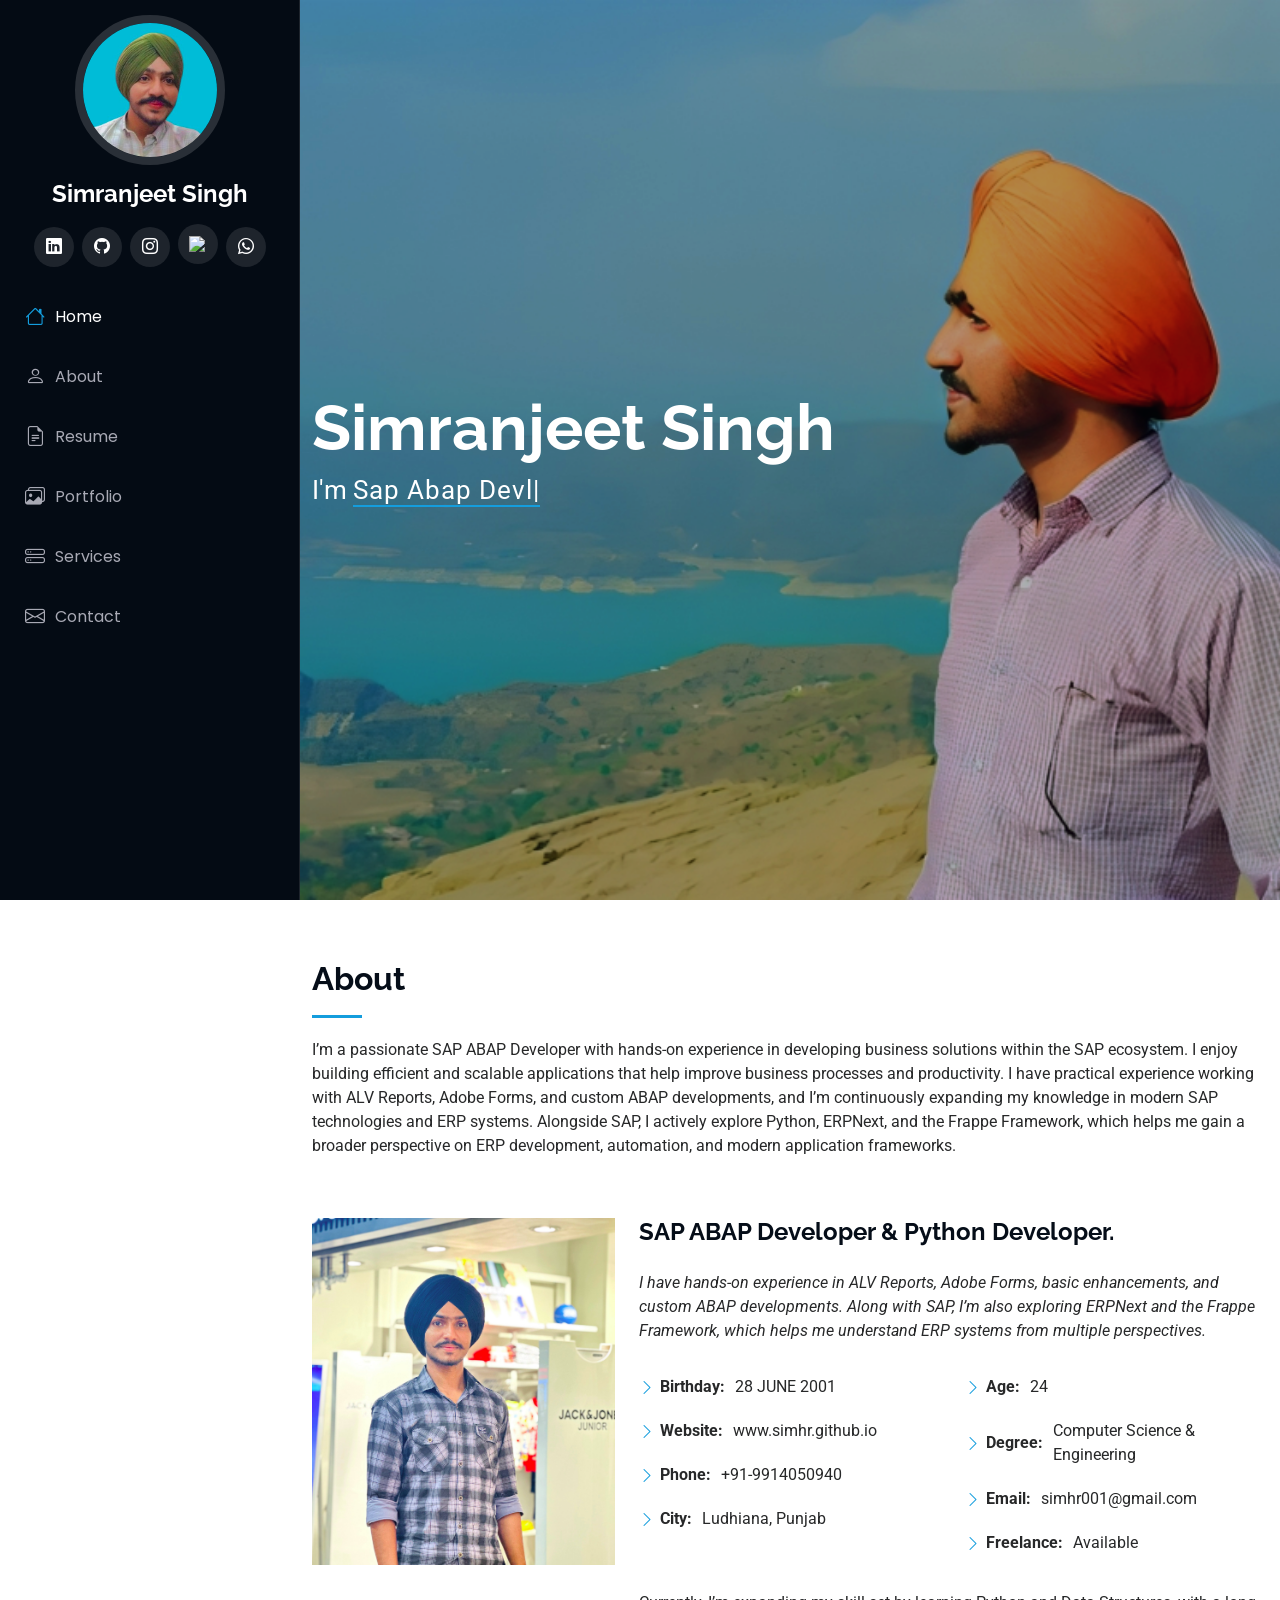
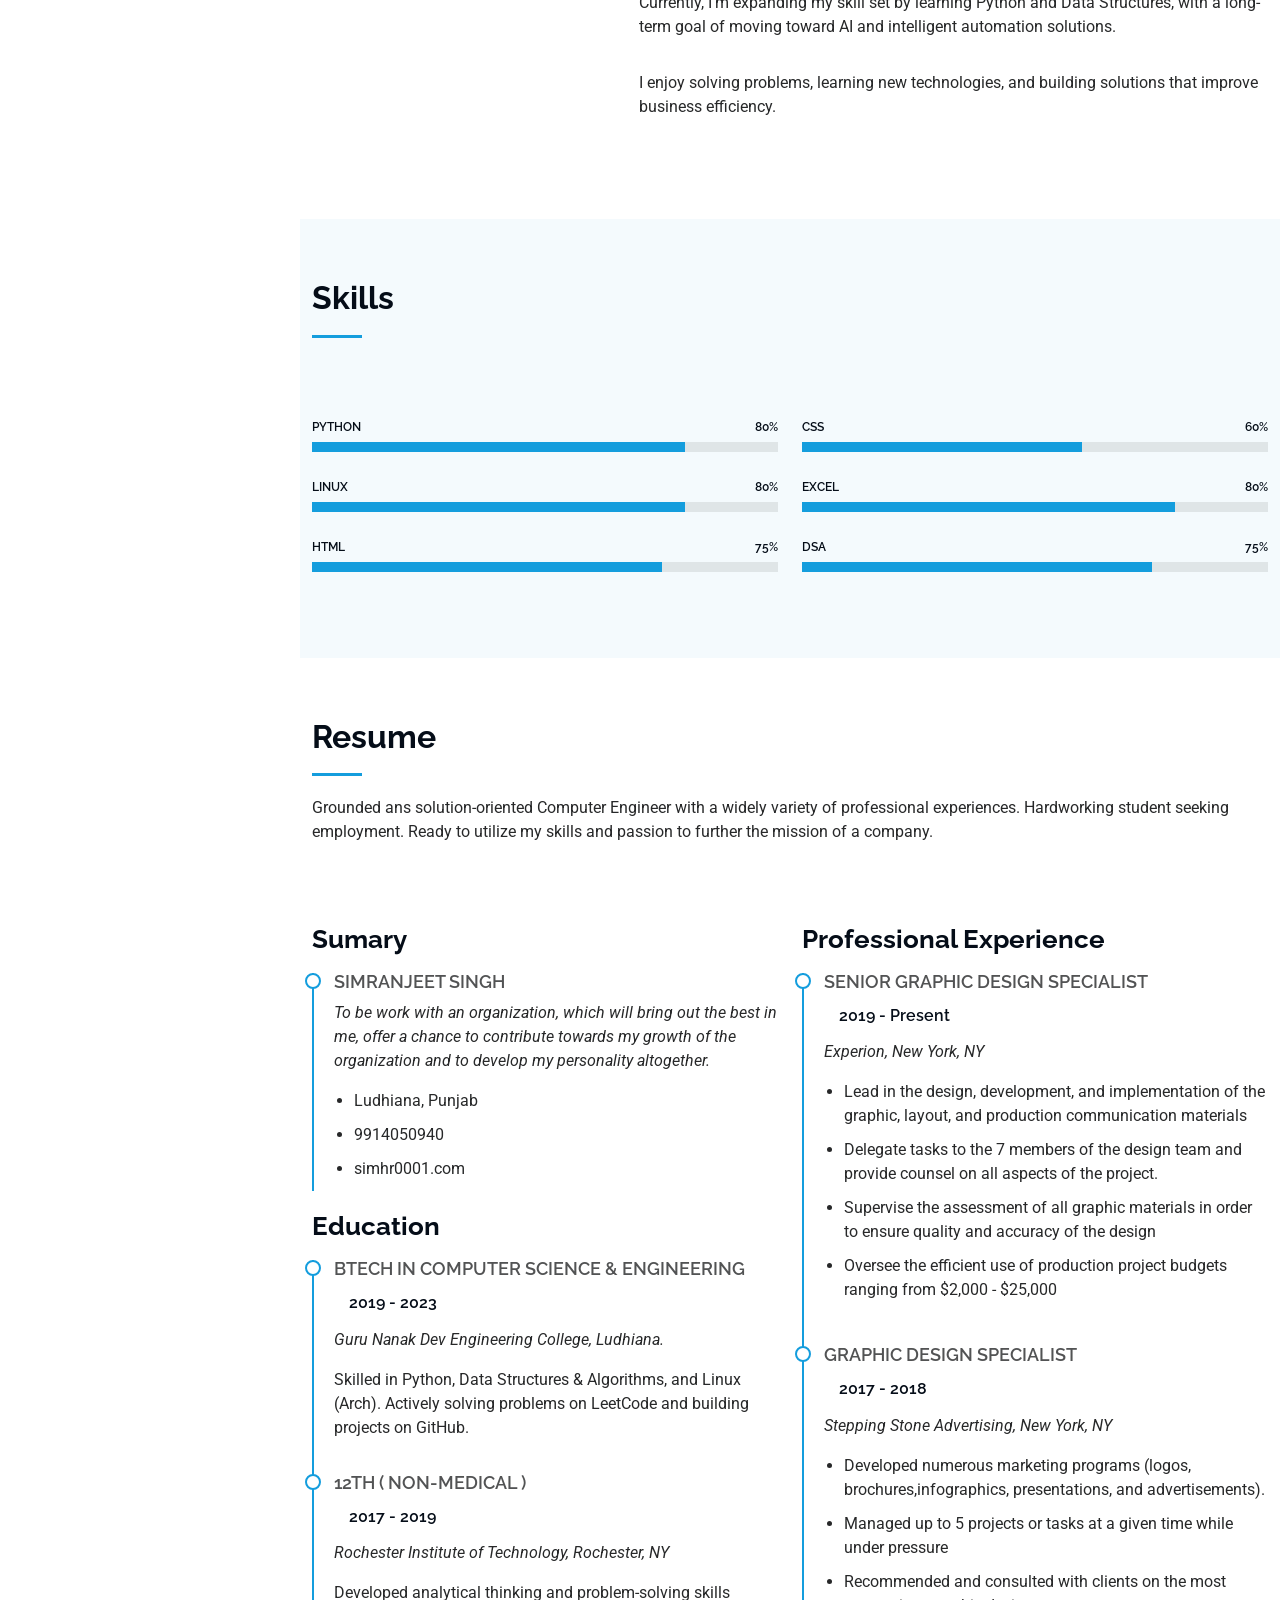
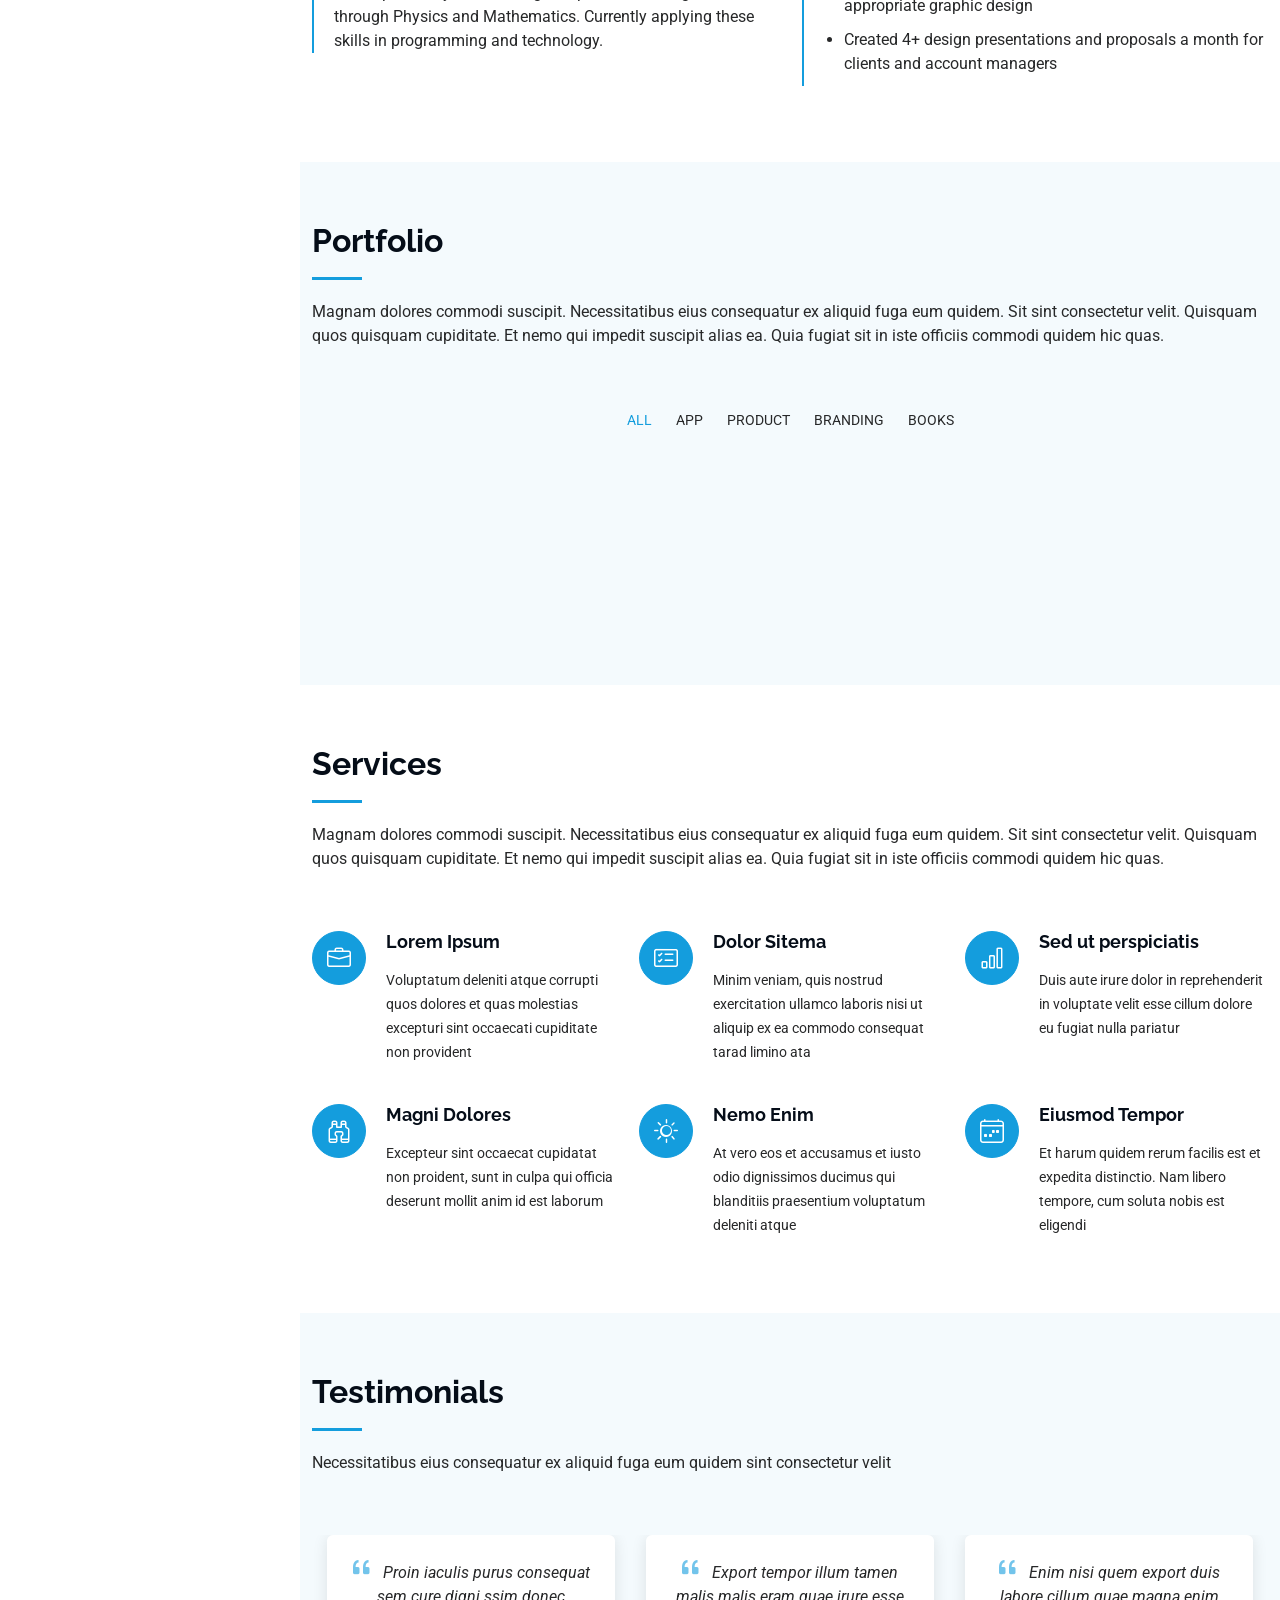
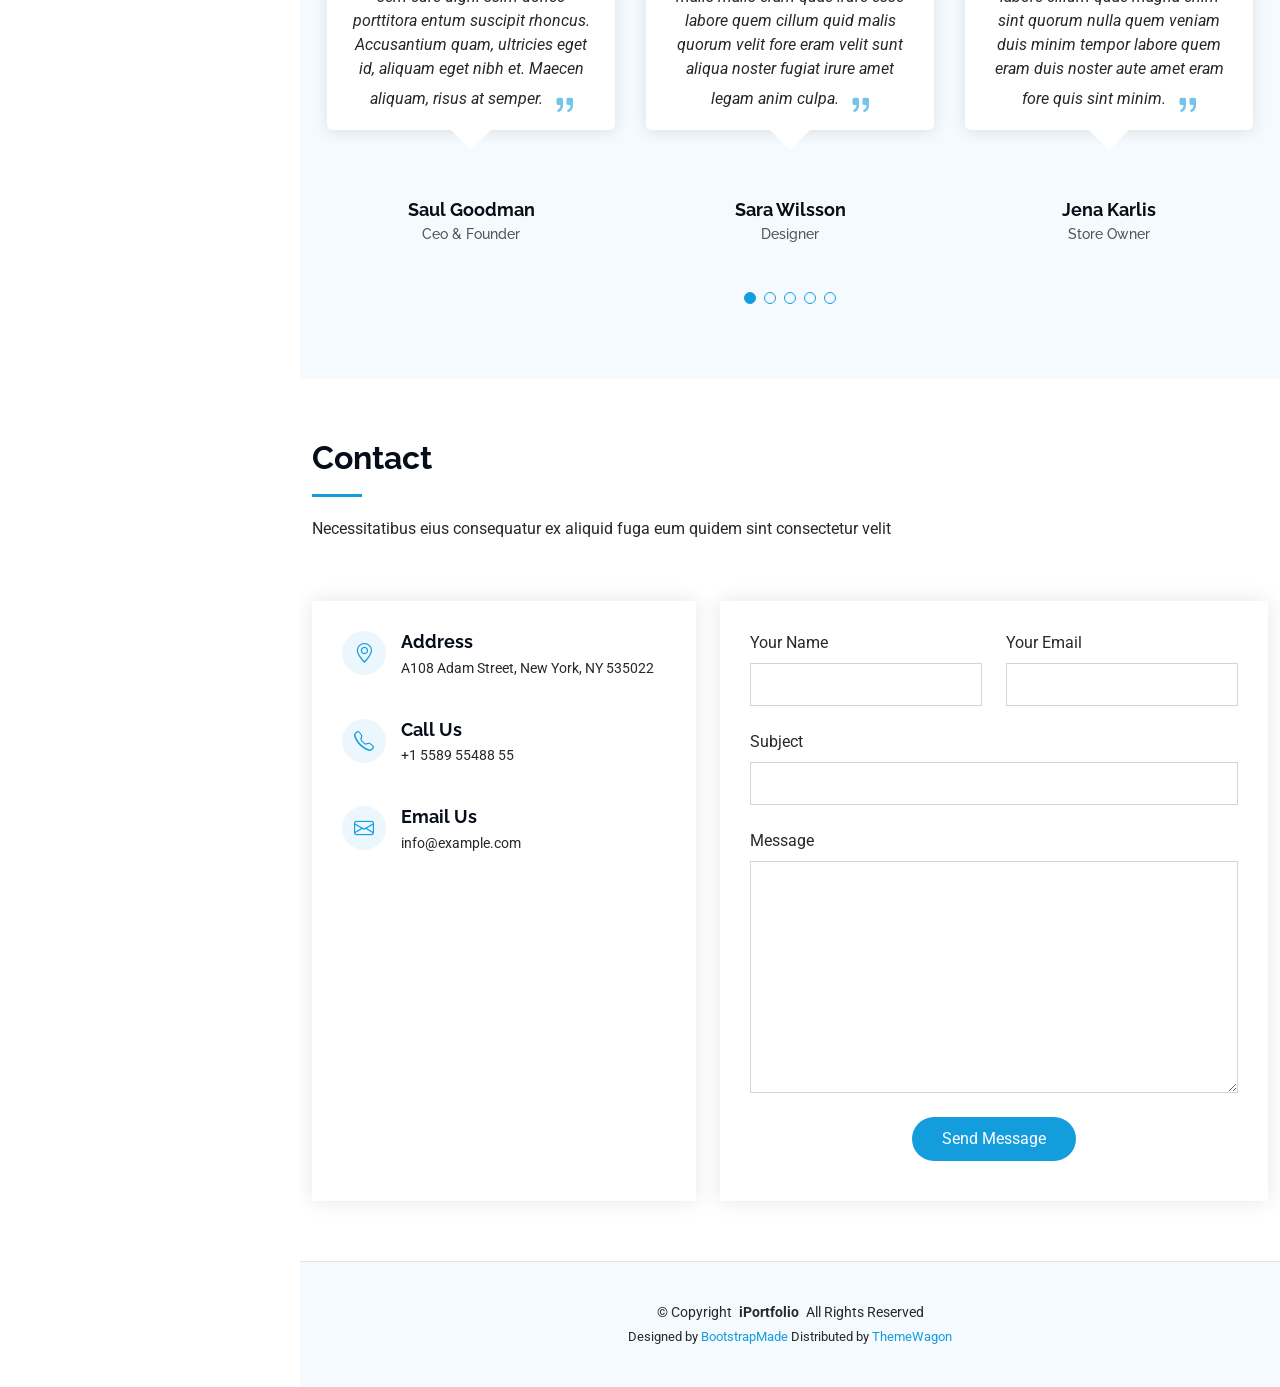
==== commit dd24d384: "branch commit" ====
--- a/index.html
+++ b/index.html
@@ -159,23 +159,23 @@
           <div class="col-lg-6">
 
             <div class="progress">
-              <span class="skill"><span>HTML</span> <i class="val">100%</i></span>
+              <span class="skill"><span>PYTHON</span> <i class="val">80%</i></span>
               <div class="progress-bar-wrap">
-                <div class="progress-bar" role="progressbar" aria-valuenow="100" aria-valuemin="0" aria-valuemax="100">
+                <div class="progress-bar" role="progressbar" aria-valuenow="80" aria-valuemin="0" aria-valuemax="100">
                 </div>
               </div>
             </div><!-- End Skills Item -->
 
             <div class="progress">
-              <span class="skill"><span>CSS</span> <i class="val">90%</i></span>
+              <span class="skill"><span>LINUX</span> <i class="val">80%</i></span>
               <div class="progress-bar-wrap">
-                <div class="progress-bar" role="progressbar" aria-valuenow="90" aria-valuemin="0" aria-valuemax="100">
+                <div class="progress-bar" role="progressbar" aria-valuenow="80" aria-valuemin="0" aria-valuemax="100">
                 </div>
               </div>
             </div><!-- End Skills Item -->
 
             <div class="progress">
-              <span class="skill"><span>JavaScript</span> <i class="val">75%</i></span>
+              <span class="skill"><span>HTML</span> <i class="val">75%</i></span>
               <div class="progress-bar-wrap">
                 <div class="progress-bar" role="progressbar" aria-valuenow="75" aria-valuemin="0" aria-valuemax="100">
                 </div>
@@ -187,25 +187,25 @@
           <div class="col-lg-6">
 
             <div class="progress">
-              <span class="skill"><span>PHP</span> <i class="val">80%</i></span>
+              <span class="skill"><span>CSS</span> <i class="val">60%</i></span>
+              <div class="progress-bar-wrap">
+                <div class="progress-bar" role="progressbar" aria-valuenow="60" aria-valuemin="0" aria-valuemax="100">
+                </div>
+              </div>
+            </div><!-- End Skills Item -->
+
+            <div class="progress">
+              <span class="skill"><span>EXCEL</span> <i class="val">80%</i></span>
               <div class="progress-bar-wrap">
                 <div class="progress-bar" role="progressbar" aria-valuenow="80" aria-valuemin="0" aria-valuemax="100">
                 </div>
               </div>
-            </div><!-- End Skills Item -->
+            </div><!-- End Skills Item-->
 
             <div class="progress">
-              <span class="skill"><span>WordPress/CMS</span> <i class="val">90%</i></span>
+              <span class="skill"><span>DSA</span> <i class="val">75%</i></span>
               <div class="progress-bar-wrap">
-                <div class="progress-bar" role="progressbar" aria-valuenow="90" aria-valuemin="0" aria-valuemax="100">
-                </div>
-              </div>
-            </div><!-- End Skills Item -->
-
-            <div class="progress">
-              <span class="skill"><span>Photoshop</span> <i class="val">55%</i></span>
-              <div class="progress-bar-wrap">
-                <div class="progress-bar" role="progressbar" aria-valuenow="55" aria-valuemin="0" aria-valuemax="100">
+                <div class="progress-bar" role="progressbar" aria-valuenow="75" aria-valuemin="0" aria-valuemax="100">
                 </div>
               </div>
             </div><!-- End Skills Item -->
@@ -235,33 +235,33 @@
           <div class="col-lg-6" data-aos="fade-up" data-aos-delay="100">
             <h3 class="resume-title">Sumary</h3>
             <div class="resume-item pb-0">
-              <h4>Brandon Johnson</h4>
-              <p><em>Innovative and deadline-driven Graphic Designer with 3+ years of experience designing and
-                  developing user-centered digital/print marketing material from initial concept to final, polished
-                  deliverable.</em></p>
+              <h4>Simranjeet Singh</h4>
+              <p><em>To be work with an organization, which will bring out the
+                  best in me, offer a chance to contribute towards my
+                  growth of the organization and to develop my personality
+                  altogether.</em></p>
               <ul>
-                <li>Portland par 127,Orlando, FL</li>
-                <li>(123) 456-7891</li>
-                <li>alice.barkley@example.com</li>
+                <li>Ludhiana, Punjab</li>
+                <li>9914050940</li>
+                <li>simhr0001.com</li>
               </ul>
             </div><!-- Edn Resume Item -->
 
             <h3 class="resume-title">Education</h3>
             <div class="resume-item">
-              <h4>Master of Fine Arts &amp; Graphic Design</h4>
-              <h5>2015 - 2016</h5>
+              <h4>BTECH in Computer Science &amp; Engineering</h4>
+              <h5>2019 - 2023</h5>
+              <p><em>Guru Nanak Dev Engineering College, Ludhiana.</em></p>
+              <p>Skilled in Python, Data Structures & Algorithms, and Linux (Arch).
+                Actively solving problems on LeetCode and building projects on GitHub.</p>
+            </div><!-- Edn Resume Item -->
+
+            <div class="resume-item">
+              <h4>12th ( Non-Medical )</h4>
+              <h5>2017 - 2019</h5>
               <p><em>Rochester Institute of Technology, Rochester, NY</em></p>
-              <p>Qui deserunt veniam. Et sed aliquam labore tempore sed quisquam iusto autem sit. Ea vero voluptatum qui
-                ut dignissimos deleniti nerada porti sand markend</p>
-            </div><!-- Edn Resume Item -->
-
-            <div class="resume-item">
-              <h4>Bachelor of Fine Arts &amp; Graphic Design</h4>
-              <h5>2010 - 2014</h5>
-              <p><em>Rochester Institute of Technology, Rochester, NY</em></p>
-              <p>Quia nobis sequi est occaecati aut. Repudiandae et iusto quae reiciendis et quis Eius vel ratione eius
-                unde vitae rerum voluptates asperiores voluptatem Earum molestiae consequatur neque etlon sader mart
-                dila</p>
+              <p>Developed analytical thinking and problem-solving skills through Physics and Mathematics.
+                Currently applying these skills in programming and technology.</p>
             </div><!-- Edn Resume Item -->
 
           </div>
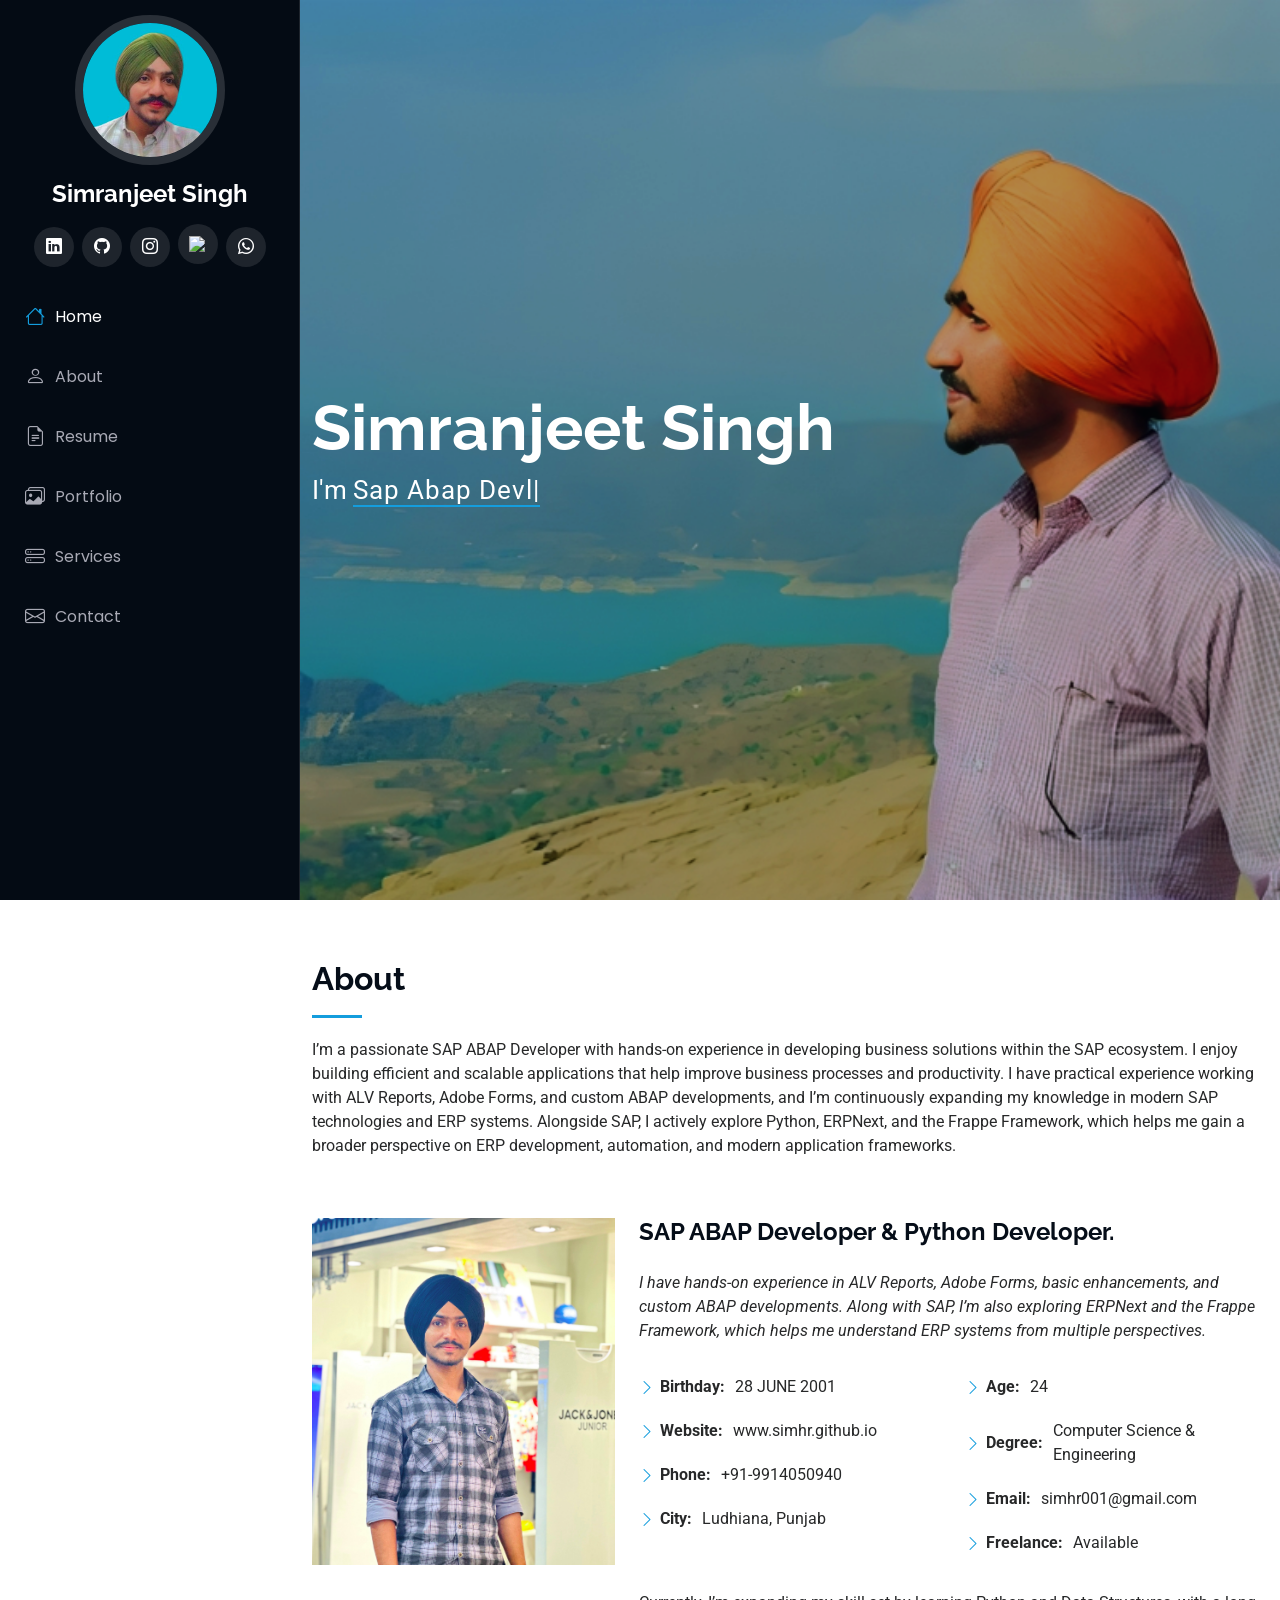
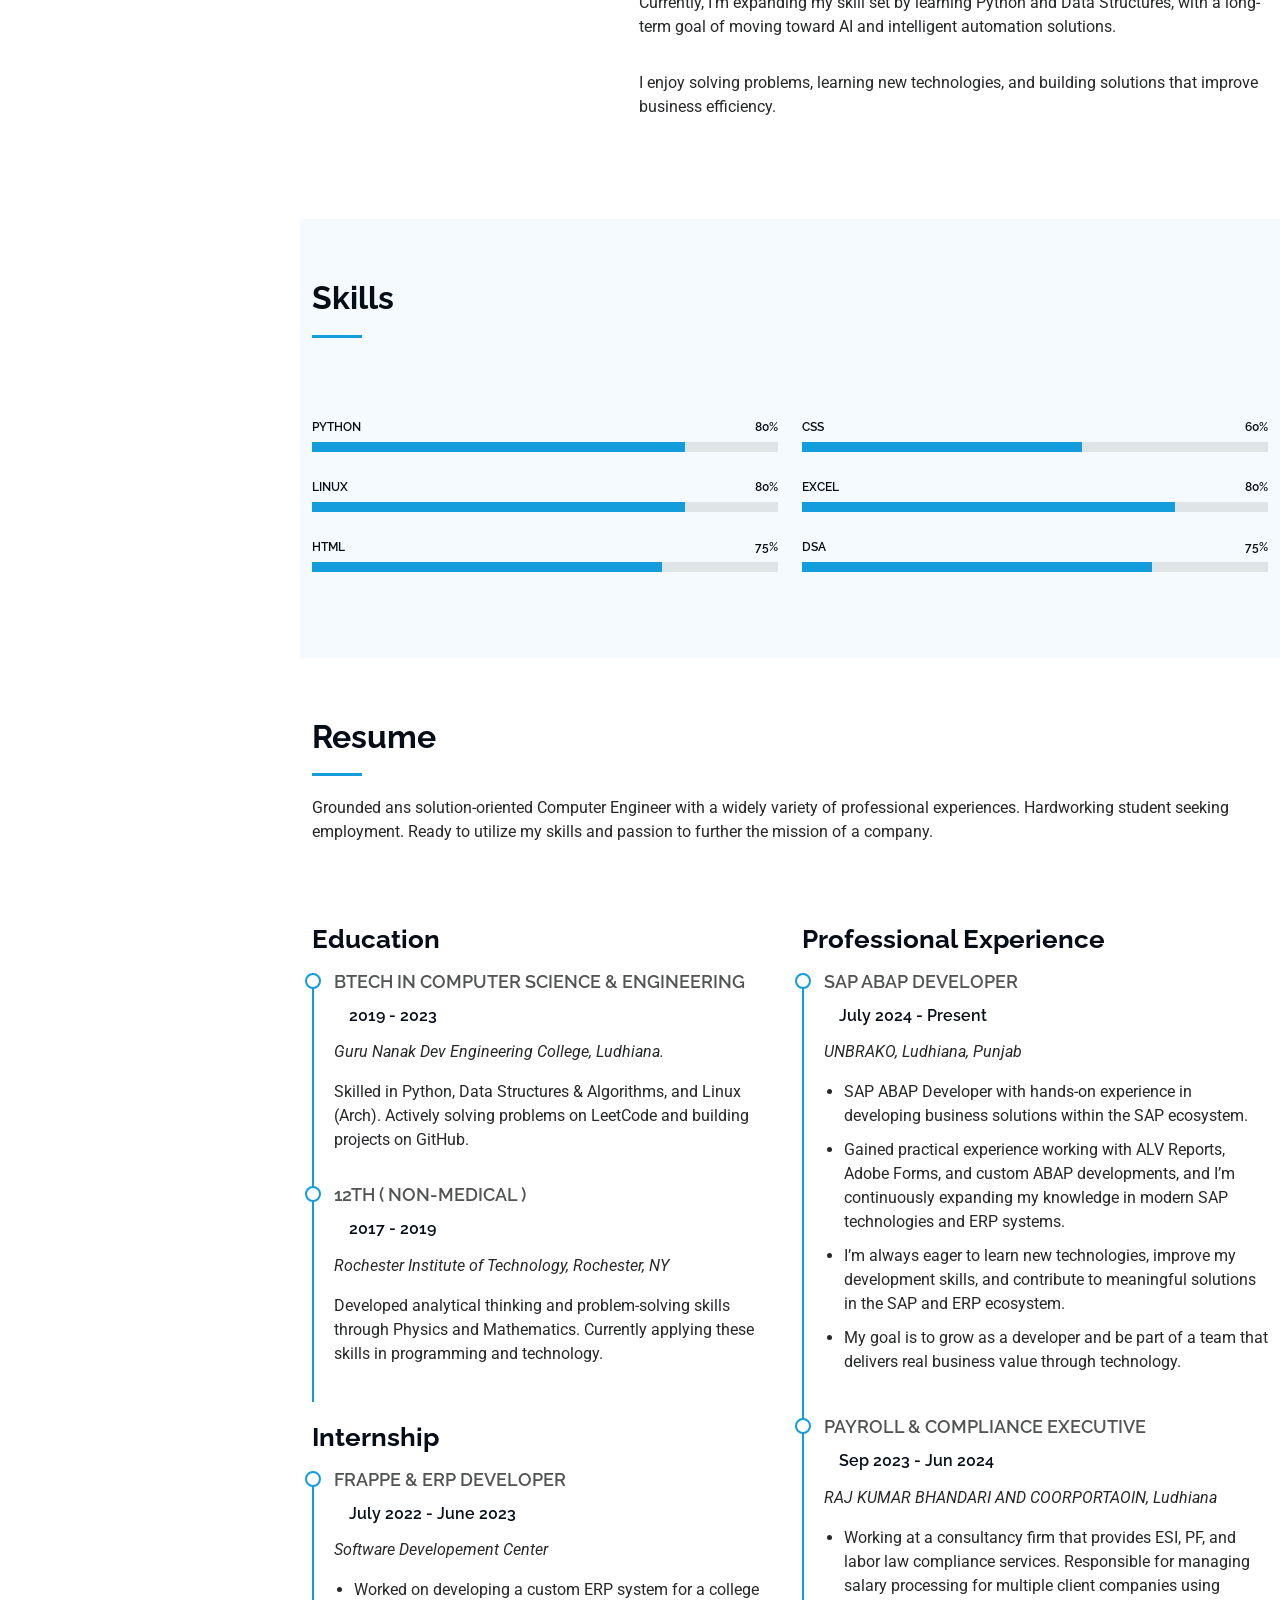
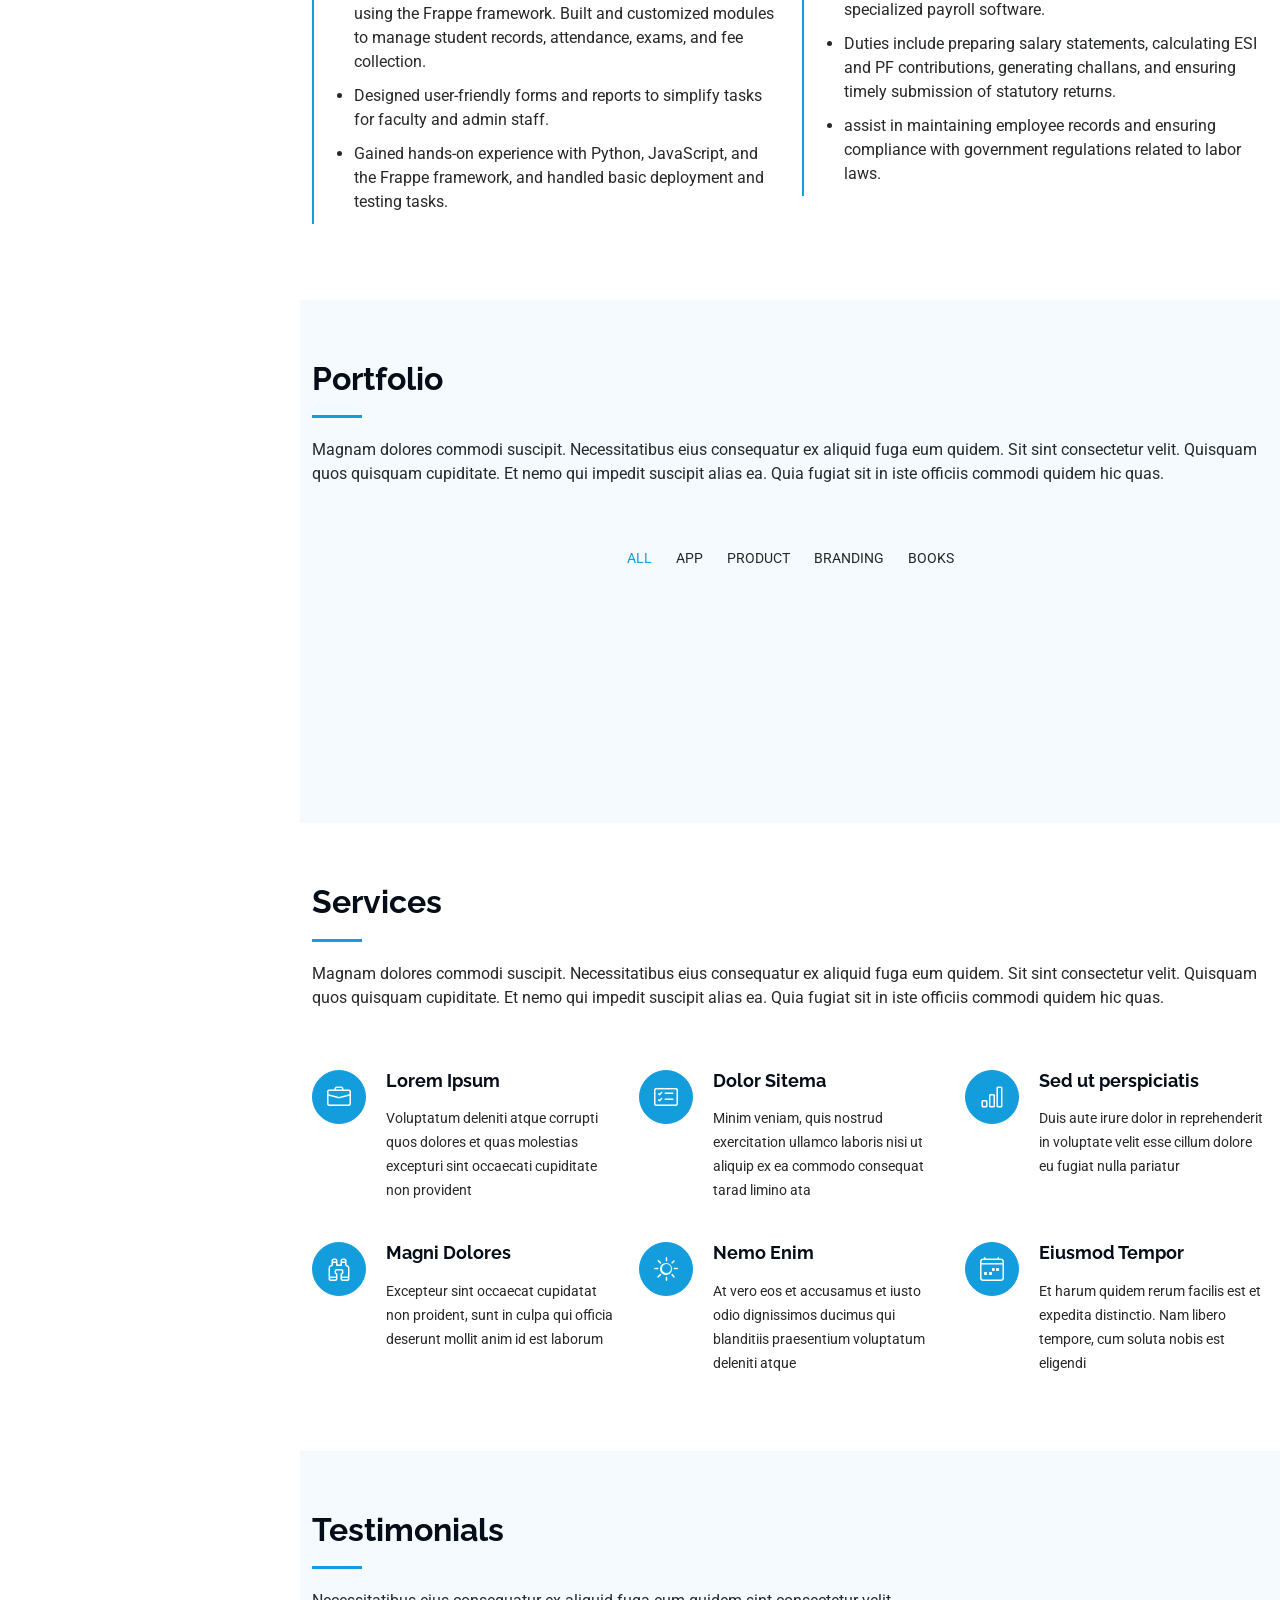
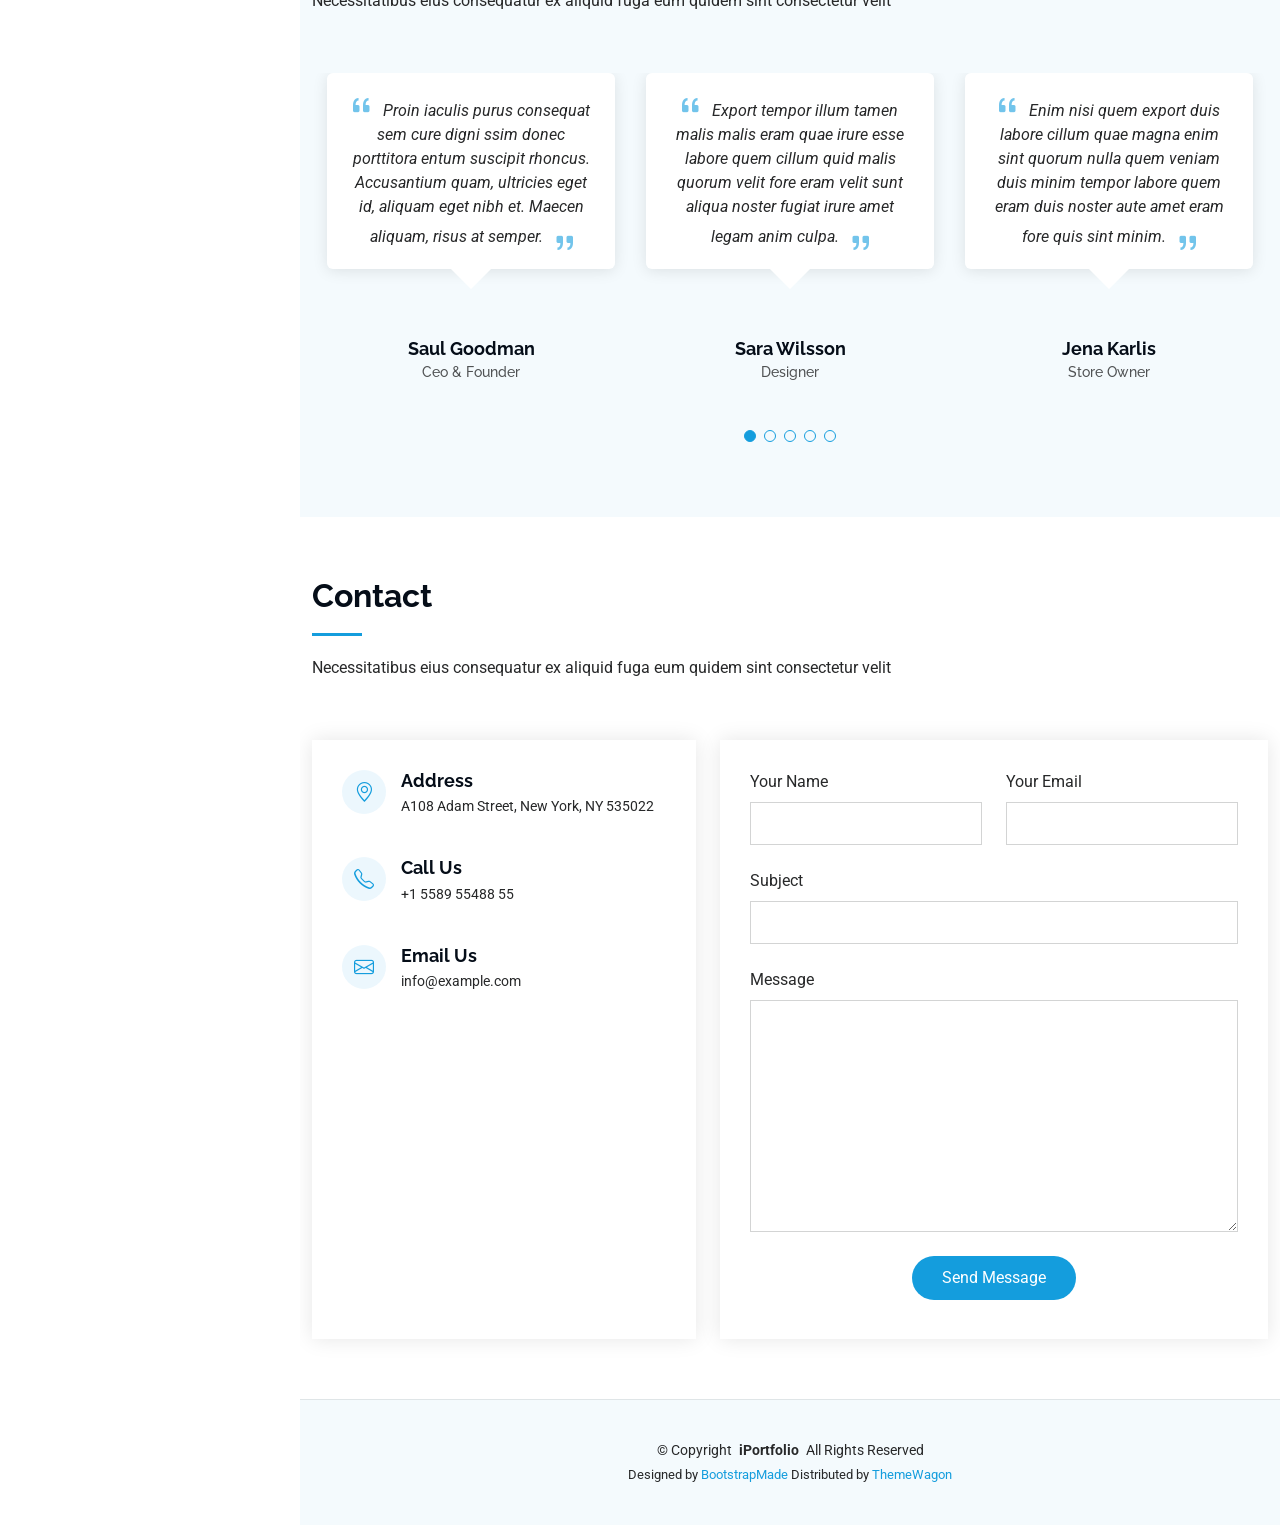
==== commit 8ce8f4fe: "Update Resume" ====
--- a/index.html
+++ b/index.html
@@ -233,21 +233,8 @@
       <div class="container">
         <div class="row">
           <div class="col-lg-6" data-aos="fade-up" data-aos-delay="100">
-            <h3 class="resume-title">Sumary</h3>
-            <div class="resume-item pb-0">
-              <h4>Simranjeet Singh</h4>
-              <p><em>To be work with an organization, which will bring out the
-                  best in me, offer a chance to contribute towards my
-                  growth of the organization and to develop my personality
-                  altogether.</em></p>
-              <ul>
-                <li>Ludhiana, Punjab</li>
-                <li>9914050940</li>
-                <li>simhr0001.com</li>
-              </ul>
-            </div><!-- Edn Resume Item -->
-
             <h3 class="resume-title">Education</h3>
+
             <div class="resume-item">
               <h4>BTECH in Computer Science &amp; Engineering</h4>
               <h5>2019 - 2023</h5>
@@ -264,36 +251,53 @@
                 Currently applying these skills in programming and technology.</p>
             </div><!-- Edn Resume Item -->
 
+            <h3 class="resume-title">Internship</h3>
+            <div class="resume-item pb-0">
+              <h4>Frappe & ERP Developer</h4>
+              <h5>July 2022 - June 2023 </h5>
+              <p><em>Software Developement Center</em></p>
+              <ul>
+                <li> Worked on developing a custom ERP system for a college using the Frappe framework. Built and
+                  customized modules to manage student records, attendance, exams, and fee collection. </li>
+                <li>Designed user-friendly forms and reports to simplify tasks for faculty and admin staff. </li>
+                <li>Gained hands-on experience with Python, JavaScript, and the Frappe framework, and handled basic
+                  deployment and testing tasks.</li>
+              </ul>
+            </div><!-- Edn Resume Item -->
+
           </div>
 
           <div class="col-lg-6" data-aos="fade-up" data-aos-delay="200">
             <h3 class="resume-title">Professional Experience</h3>
             <div class="resume-item">
-              <h4>Senior graphic design specialist</h4>
-              <h5>2019 - Present</h5>
-              <p><em>Experion, New York, NY </em></p>
+              <h4>SAP ABAP Developer</h4>
+              <h5>July 2024 - Present</h5>
+              <p><em>UNBRAKO, Ludhiana, Punjab </em></p>
               <ul>
-                <li>Lead in the design, development, and implementation of the graphic, layout, and production
-                  communication materials</li>
-                <li>Delegate tasks to the 7 members of the design team and provide counsel on all aspects of the
-                  project. </li>
-                <li>Supervise the assessment of all graphic materials in order to ensure quality and accuracy of the
-                  design</li>
-                <li>Oversee the efficient use of production project budgets ranging from $2,000 - $25,000</li>
+                <li> SAP ABAP Developer with hands-on experience in developing business solutions within the SAP
+                  ecosystem.</li>
+                <li>Gained practical experience working with ALV Reports, Adobe Forms, and custom ABAP developments, and
+                  I’m continuously expanding my knowledge in modern SAP technologies and ERP systems. </li>
+                <li>I’m always eager to learn new technologies, improve my development skills, and contribute to
+                  meaningful solutions in the SAP and ERP ecosystem.</li>
+                <li>
+                  My goal is to grow as a developer and be part of a team that delivers real business value through
+                  technology.
+                </li>
               </ul>
             </div><!-- Edn Resume Item -->
 
             <div class="resume-item">
-              <h4>Graphic design specialist</h4>
-              <h5>2017 - 2018</h5>
-              <p><em>Stepping Stone Advertising, New York, NY</em></p>
+              <h4>Payroll & Compliance Executive</h4>
+              <h5>Sep 2023 - Jun 2024</h5>
+              <p><em>RAJ KUMAR BHANDARI AND COORPORTAOIN, Ludhiana</em></p>
               <ul>
-                <li>Developed numerous marketing programs (logos, brochures,infographics, presentations, and
-                  advertisements).</li>
-                <li>Managed up to 5 projects or tasks at a given time while under pressure</li>
-                <li>Recommended and consulted with clients on the most appropriate graphic design</li>
-                <li>Created 4+ design presentations and proposals a month for clients and account managers</li>
-              </ul>
+                <li>Working at a consultancy firm that provides ESI, PF, and labor law compliance services. Responsible
+                  for managing salary processing for multiple client companies using specialized payroll software. </li>
+                <li> Duties include preparing salary statements, calculating ESI and PF contributions, generating
+                  challans, and ensuring timely submission of statutory returns.</li>
+                <li>assist in maintaining employee records and ensuring compliance with government regulations related
+                  to labor laws.
             </div><!-- Edn Resume Item -->
 
           </div>
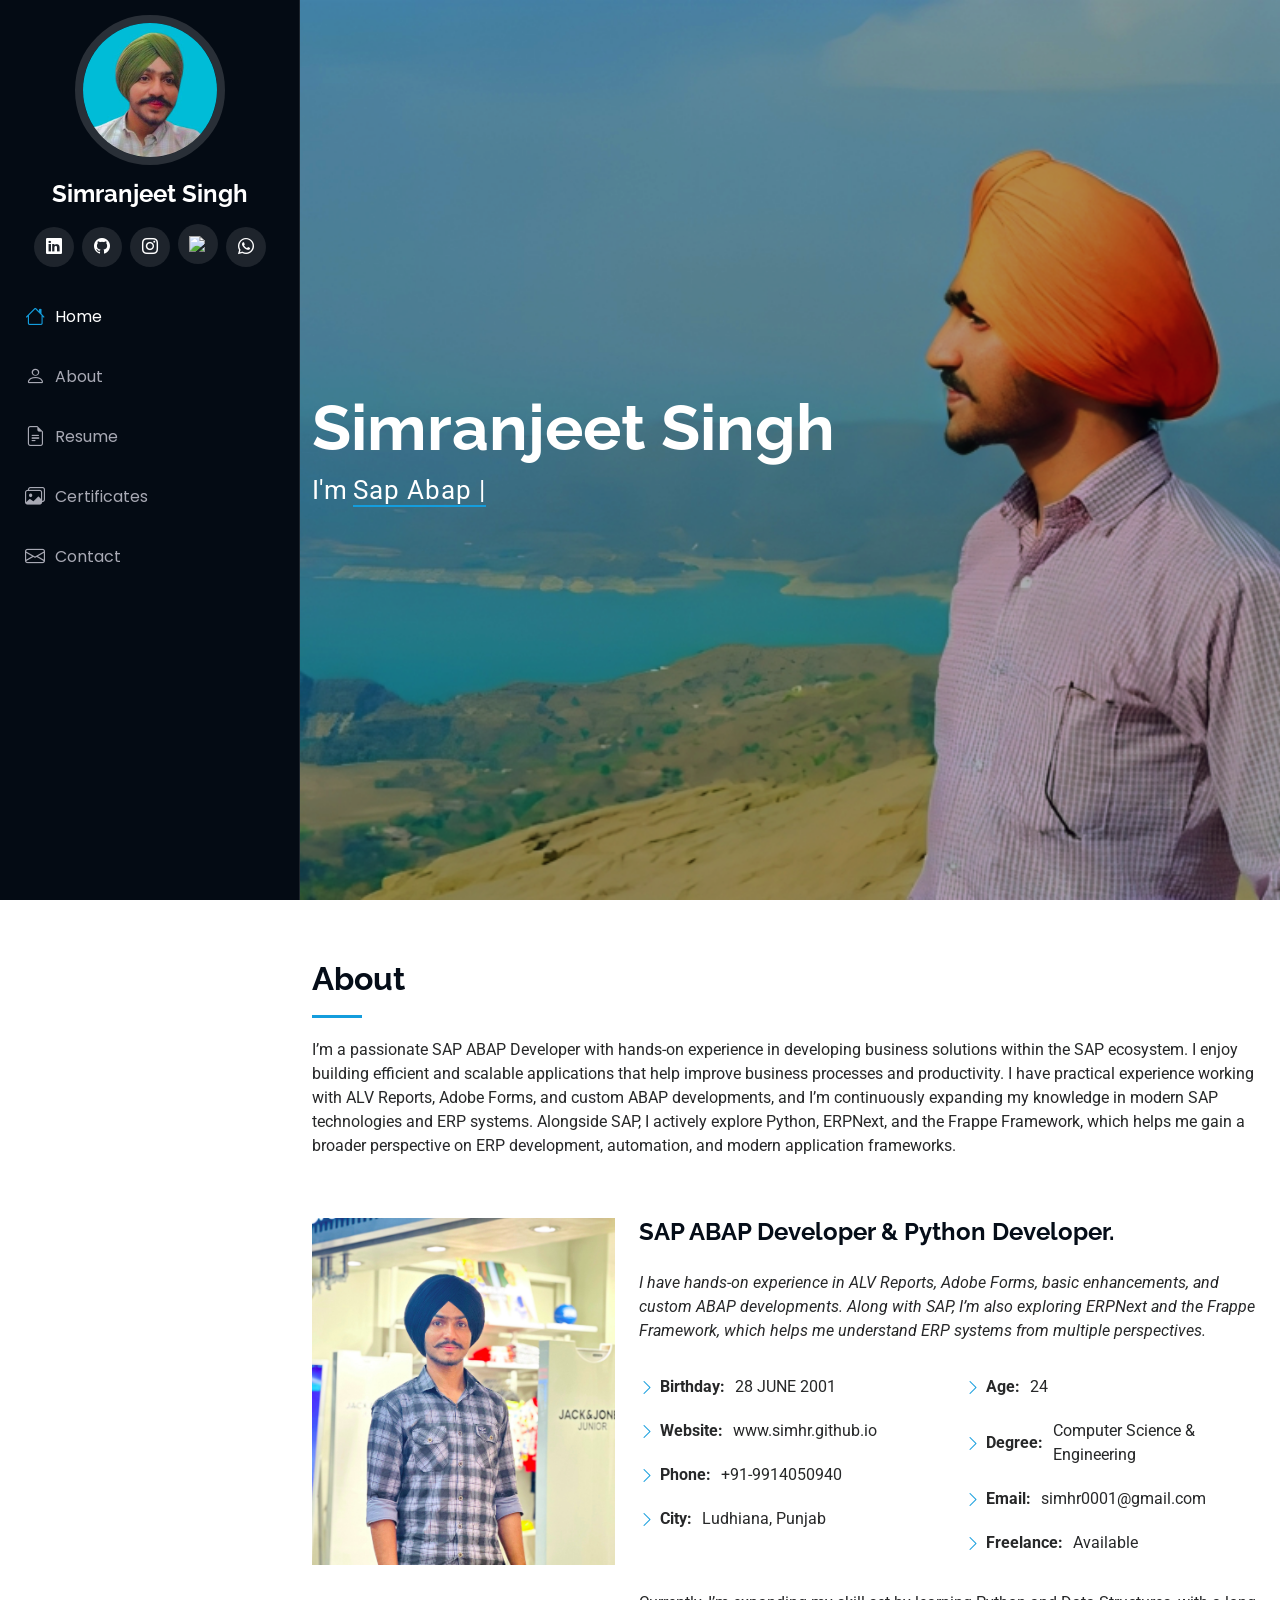
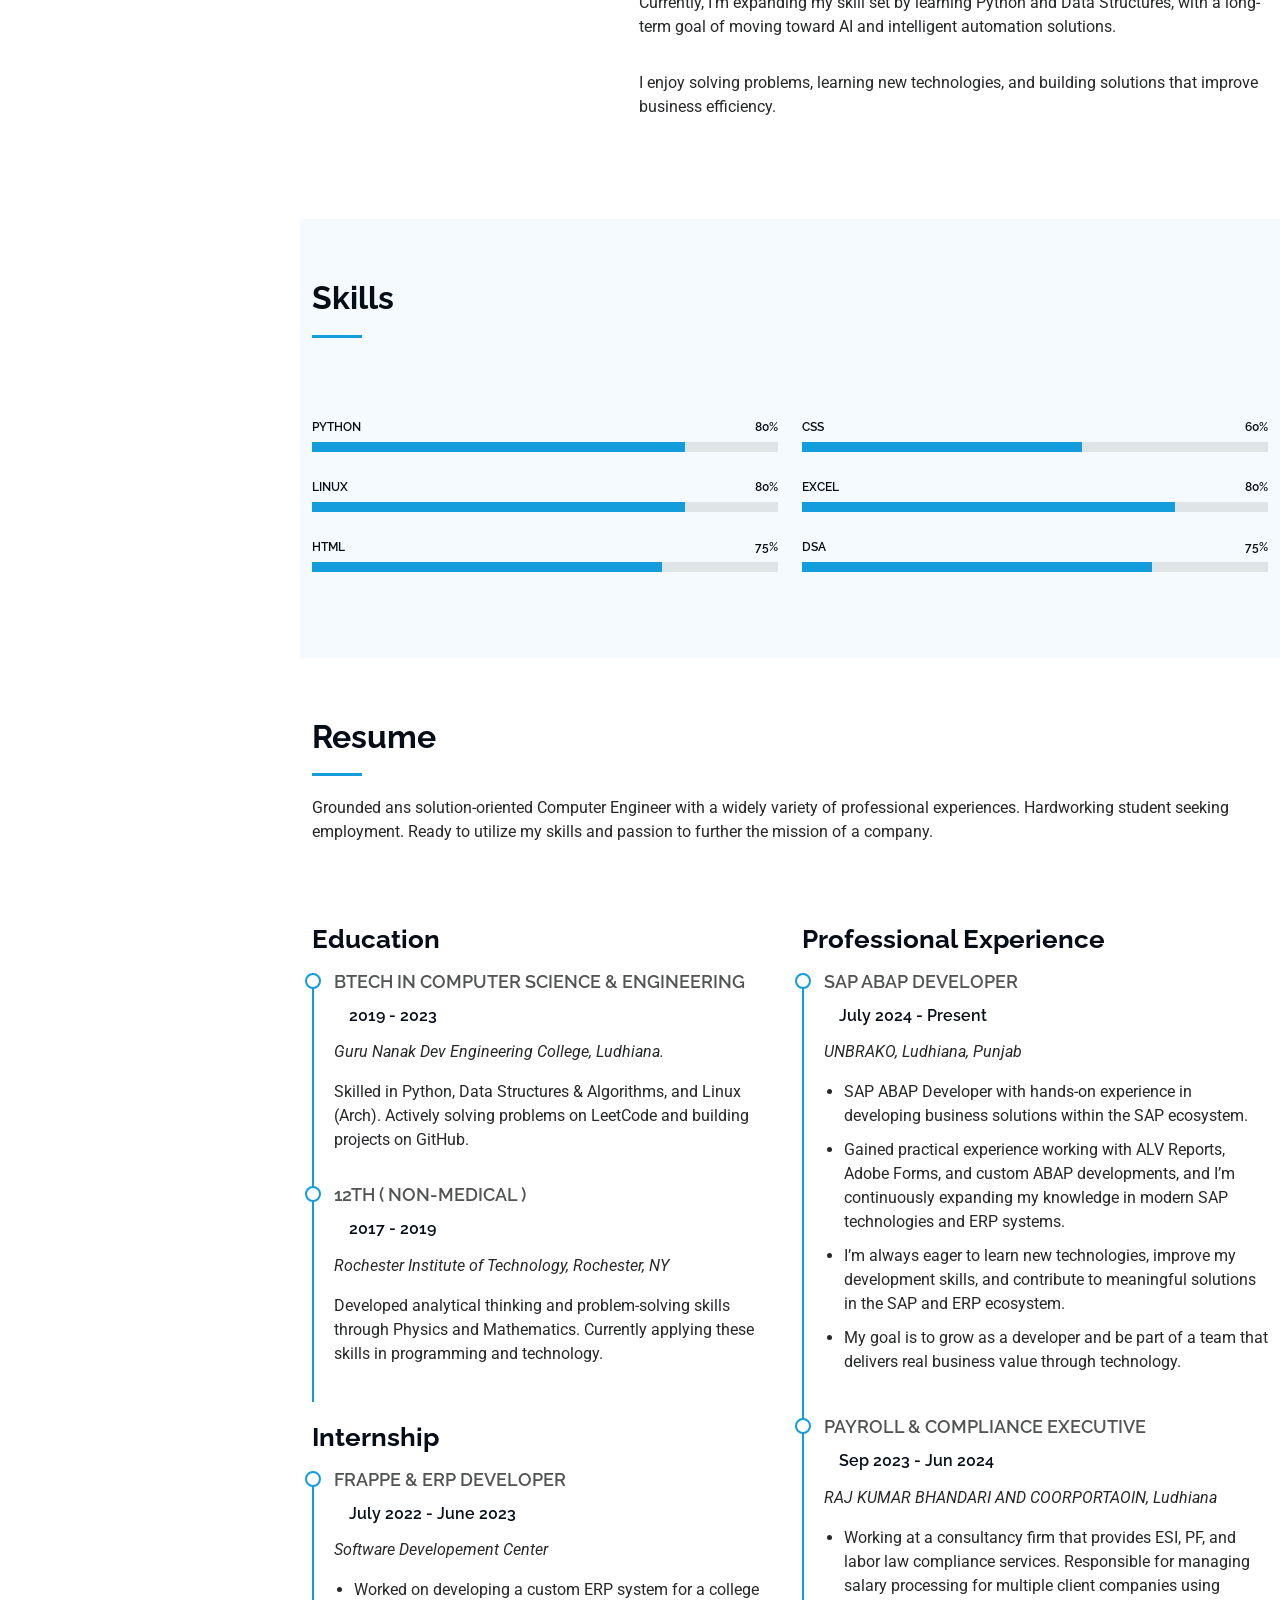
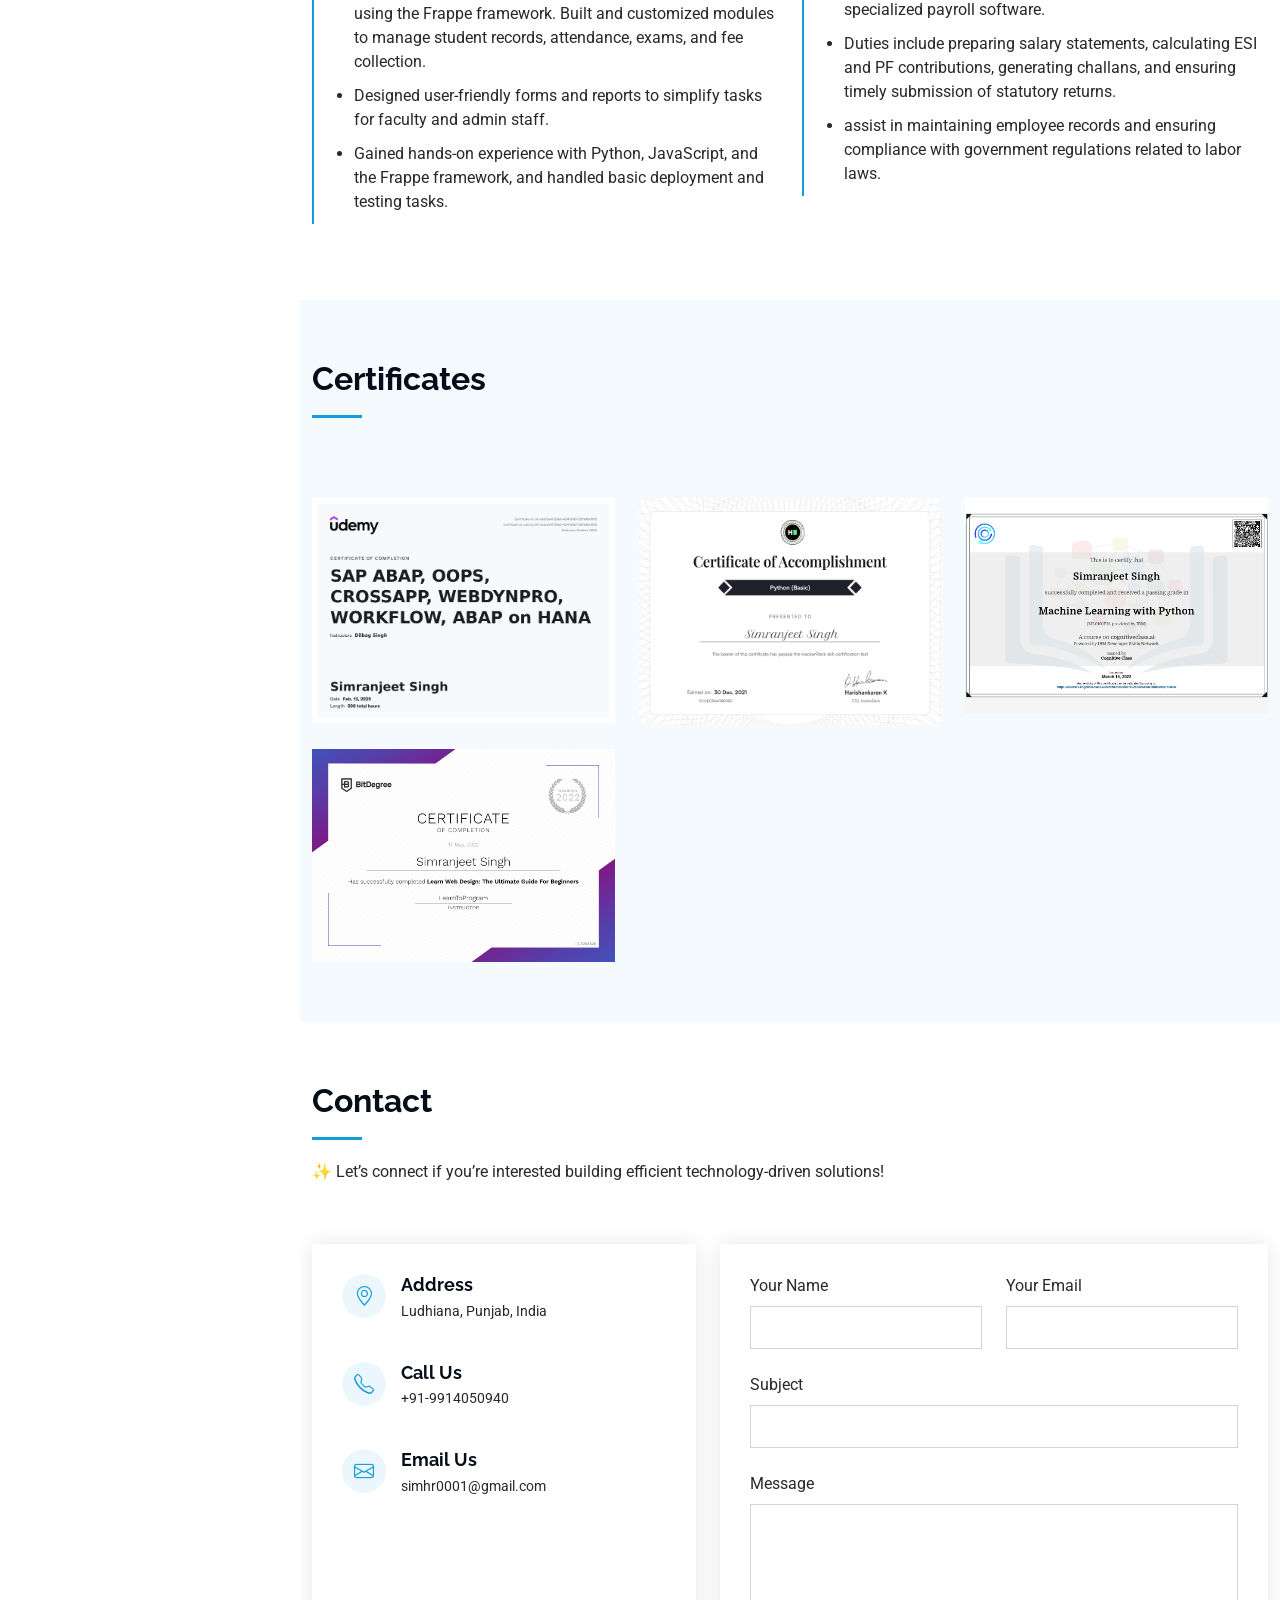
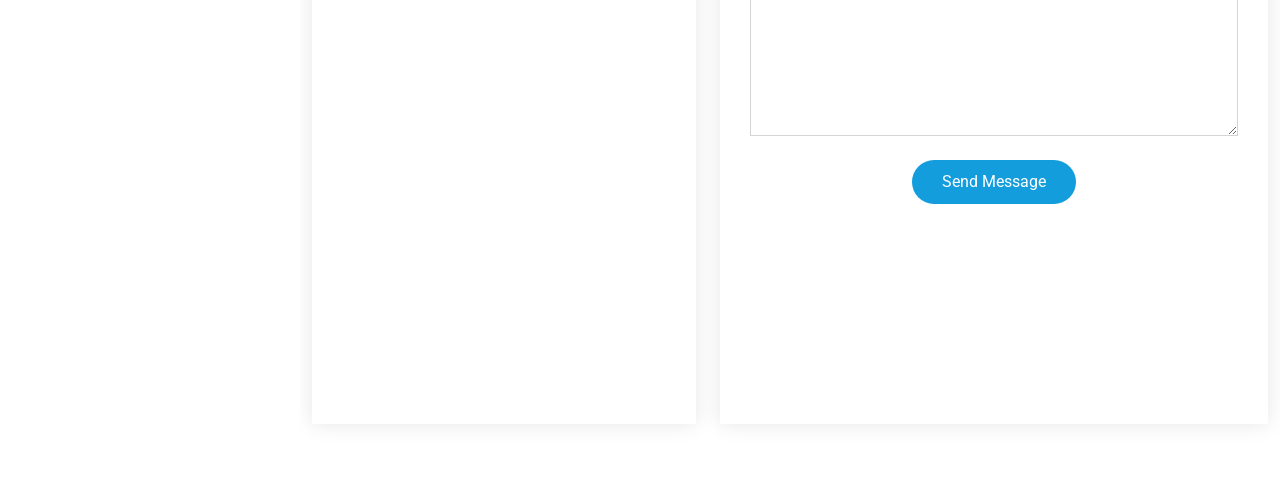
==== commit e5fa7463: "Final Commit" ====
--- a/index.html
+++ b/index.html
@@ -58,8 +58,7 @@
         <li><a href="#hero" class="active"><i class="bi bi-house navicon"></i>Home</a></li>
         <li><a href="#about"><i class="bi bi-person navicon"></i> About</a></li>
         <li><a href="#resume"><i class="bi bi-file-earmark-text navicon"></i> Resume</a></li>
-        <li><a href="#portfolio"><i class="bi bi-images navicon"></i> Portfolio</a></li>
-        <li><a href="#services"><i class="bi bi-hdd-stack navicon"></i> Services</a></li>
+        <li><a href="#certificate"><i class="bi bi-images navicon"></i> Certificates</a></li>
         <li><a href="#contact"><i class="bi bi-envelope navicon"></i> Contact</a></li>
       </ul>
     </nav>
@@ -127,7 +126,7 @@
                   <li><i class="bi bi-chevron-right"></i> <strong>Age:</strong> <span>24</span></li>
                   <li><i class="bi bi-chevron-right"></i> <strong>Degree:</strong> <span>Computer Science &
                       Engineering</span></li>
-                  <li><i class="bi bi-chevron-right"></i> <strong>Email:</strong> <span>simhr001@gmail.com</span></li>
+                  <li><i class="bi bi-chevron-right"></i> <strong>Email:</strong> <span>simhr0001@gmail.com</span></li>
                   <li><i class="bi bi-chevron-right"></i> <strong>Freelance:</strong> <span>Available</span></li>
                 </ul>
               </div>
@@ -309,404 +308,72 @@
     </section><!-- /Resume Section -->
 
     <!-- Portfolio Section -->
-    <section id="portfolio" class="portfolio section light-background">
+    <section id="certificate" class="portfolio section light-background">
 
       <!-- Section Title -->
       <div class="container section-title" data-aos="fade-up">
-        <h2>Portfolio</h2>
-        <p>Magnam dolores commodi suscipit. Necessitatibus eius consequatur ex aliquid fuga eum quidem. Sit sint
-          consectetur velit. Quisquam quos quisquam cupiditate. Et nemo qui impedit suscipit alias ea. Quia fugiat sit
-          in iste officiis commodi quidem hic quas.</p>
+        <h2>Certificates</h2>
+
       </div><!-- End Section Title -->
 
       <div class="container">
-
-        <div class="isotope-layout" data-default-filter="*" data-layout="masonry" data-sort="original-order">
-
-          <ul class="portfolio-filters isotope-filters" data-aos="fade-up" data-aos-delay="100">
-            <li data-filter="*" class="filter-active">All</li>
-            <li data-filter=".filter-app">App</li>
-            <li data-filter=".filter-product">Product</li>
-            <li data-filter=".filter-branding">Branding</li>
-            <li data-filter=".filter-books">Books</li>
-          </ul><!-- End Portfolio Filters -->
-
+        <div class="isotope-layout" data-default-filter="*" data-layout="fitRows" data-sort="original-order">
           <div class="row gy-4 isotope-container" data-aos="fade-up" data-aos-delay="200">
-
             <div class="col-lg-4 col-md-6 portfolio-item isotope-item filter-app">
               <div class="portfolio-content h-100">
-                <img src="assets/img/portfolio/app-1.jpg" class="img-fluid" alt="">
+                <img src="assets/img/portfolio/Udemy.jpg" class="img-fluid" alt="">
                 <div class="portfolio-info">
-                  <h4>App 1</h4>
-                  <p>Lorem ipsum, dolor sit amet consectetur</p>
-                  <a href="assets/img/portfolio/app-1.jpg" title="App 1" data-gallery="portfolio-gallery-app"
+                  <h4>Certificate 1</h4>
+                  <p>SAP ABAP Certificate</p>
+                  <a href="assets/img/portfolio/Udemy.jpg" title="Certificate 1" data-gallery="portfolio-gallery-app"
                     class="glightbox preview-link"><i class="bi bi-zoom-in"></i></a>
-                  <a href="portfolio-details.html" title="More Details" class="details-link"><i
-                      class="bi bi-link-45deg"></i></a>
                 </div>
               </div>
             </div><!-- End Portfolio Item -->
 
             <div class="col-lg-4 col-md-6 portfolio-item isotope-item filter-product">
               <div class="portfolio-content h-100">
-                <img src="assets/img/portfolio/product-1.jpg" class="img-fluid" alt="">
+                <img src="assets/img/portfolio/hackerrank.png" class="img-fluid" alt="">
                 <div class="portfolio-info">
-                  <h4>Product 1</h4>
-                  <p>Lorem ipsum, dolor sit amet consectetur</p>
-                  <a href="assets/img/portfolio/product-1.jpg" title="Product 1"
+                  <h4>Certificate 2</h4>
+                  <p>Python Certificate</p>
+                  <a href="assets/img/portfolio/hackerrank.png" title="Certificate 2"
                     data-gallery="portfolio-gallery-product" class="glightbox preview-link"><i
                       class="bi bi-zoom-in"></i></a>
-                  <a href="portfolio-details.html" title="More Details" class="details-link"><i
-                      class="bi bi-link-45deg"></i></a>
                 </div>
               </div>
             </div><!-- End Portfolio Item -->
 
             <div class="col-lg-4 col-md-6 portfolio-item isotope-item filter-branding">
               <div class="portfolio-content h-100">
-                <img src="assets/img/portfolio/branding-1.jpg" class="img-fluid" alt="">
+                <img src="assets/img/portfolio/ibm.png" class="img-fluid" alt="">
                 <div class="portfolio-info">
-                  <h4>Branding 1</h4>
-                  <p>Lorem ipsum, dolor sit amet consectetur</p>
-                  <a href="assets/img/portfolio/branding-1.jpg" title="Branding 1"
-                    data-gallery="portfolio-gallery-branding" class="glightbox preview-link"><i
-                      class="bi bi-zoom-in"></i></a>
-                  <a href="portfolio-details.html" title="More Details" class="details-link"><i
-                      class="bi bi-link-45deg"></i></a>
+                  <h4>Certificate 3</h4>
+                  <p>Machine Learning with Python</p>
+                  <a href="assets/img/portfolio/ibm.png" title="Certificate 3" data-gallery="portfolio-gallery-branding"
+                    class="glightbox preview-link"><i class="bi bi-zoom-in"></i></a>
                 </div>
               </div>
             </div><!-- End Portfolio Item -->
 
             <div class="col-lg-4 col-md-6 portfolio-item isotope-item filter-books">
               <div class="portfolio-content h-100">
-                <img src="assets/img/portfolio/books-1.jpg" class="img-fluid" alt="">
+                <img src="assets/img/portfolio/bitdegree.jpeg" class="img-fluid" alt="">
                 <div class="portfolio-info">
-                  <h4>Books 1</h4>
-                  <p>Lorem ipsum, dolor sit amet consectetur</p>
-                  <a href="assets/img/portfolio/books-1.jpg" title="Branding 1" data-gallery="portfolio-gallery-book"
-                    class="glightbox preview-link"><i class="bi bi-zoom-in"></i></a>
-                  <a href="portfolio-details.html" title="More Details" class="details-link"><i
-                      class="bi bi-link-45deg"></i></a>
+                  <h4>Certificate 4</h4>
+                  <p>Bit Degree</p>
+                  <a href="assets/img/portfolio/bitdegree.jpeg" title="Certificate 4"
+                  data-gallery="portfolio-gallery-book" class="glightbox preview-link"><i class="bi bi-zoom-in"></i></a>
                 </div>
               </div>
             </div><!-- End Portfolio Item -->
-
-            <div class="col-lg-4 col-md-6 portfolio-item isotope-item filter-app">
-              <div class="portfolio-content h-100">
-                <img src="assets/img/portfolio/app-2.jpg" class="img-fluid" alt="">
-                <div class="portfolio-info">
-                  <h4>App 2</h4>
-                  <p>Lorem ipsum, dolor sit amet consectetur</p>
-                  <a href="assets/img/portfolio/app-2.jpg" title="App 2" data-gallery="portfolio-gallery-app"
-                    class="glightbox preview-link"><i class="bi bi-zoom-in"></i></a>
-                  <a href="portfolio-details.html" title="More Details" class="details-link"><i
-                      class="bi bi-link-45deg"></i></a>
-                </div>
-              </div>
-            </div><!-- End Portfolio Item -->
-
-            <div class="col-lg-4 col-md-6 portfolio-item isotope-item filter-product">
-              <div class="portfolio-content h-100">
-                <img src="assets/img/portfolio/product-2.jpg" class="img-fluid" alt="">
-                <div class="portfolio-info">
-                  <h4>Product 2</h4>
-                  <p>Lorem ipsum, dolor sit amet consectetur</p>
-                  <a href="assets/img/portfolio/product-2.jpg" title="Product 2"
-                    data-gallery="portfolio-gallery-product" class="glightbox preview-link"><i
-                      class="bi bi-zoom-in"></i></a>
-                  <a href="portfolio-details.html" title="More Details" class="details-link"><i
-                      class="bi bi-link-45deg"></i></a>
-                </div>
-              </div>
-            </div><!-- End Portfolio Item -->
-
-            <div class="col-lg-4 col-md-6 portfolio-item isotope-item filter-branding">
-              <div class="portfolio-content h-100">
-                <img src="assets/img/portfolio/branding-2.jpg" class="img-fluid" alt="">
-                <div class="portfolio-info">
-                  <h4>Branding 2</h4>
-                  <p>Lorem ipsum, dolor sit amet consectetur</p>
-                  <a href="assets/img/portfolio/branding-2.jpg" title="Branding 2"
-                    data-gallery="portfolio-gallery-branding" class="glightbox preview-link"><i
-                      class="bi bi-zoom-in"></i></a>
-                  <a href="portfolio-details.html" title="More Details" class="details-link"><i
-                      class="bi bi-link-45deg"></i></a>
-                </div>
-              </div>
-            </div><!-- End Portfolio Item -->
-
-            <div class="col-lg-4 col-md-6 portfolio-item isotope-item filter-books">
-              <div class="portfolio-content h-100">
-                <img src="assets/img/portfolio/books-2.jpg" class="img-fluid" alt="">
-                <div class="portfolio-info">
-                  <h4>Books 2</h4>
-                  <p>Lorem ipsum, dolor sit amet consectetur</p>
-                  <a href="assets/img/portfolio/books-2.jpg" title="Branding 2" data-gallery="portfolio-gallery-book"
-                    class="glightbox preview-link"><i class="bi bi-zoom-in"></i></a>
-                  <a href="portfolio-details.html" title="More Details" class="details-link"><i
-                      class="bi bi-link-45deg"></i></a>
-                </div>
-              </div>
-            </div><!-- End Portfolio Item -->
-
-            <div class="col-lg-4 col-md-6 portfolio-item isotope-item filter-app">
-              <div class="portfolio-content h-100">
-                <img src="assets/img/portfolio/app-3.jpg" class="img-fluid" alt="">
-                <div class="portfolio-info">
-                  <h4>App 3</h4>
-                  <p>Lorem ipsum, dolor sit amet consectetur</p>
-                  <a href="assets/img/portfolio/app-3.jpg" title="App 3" data-gallery="portfolio-gallery-app"
-                    class="glightbox preview-link"><i class="bi bi-zoom-in"></i></a>
-                  <a href="portfolio-details.html" title="More Details" class="details-link"><i
-                      class="bi bi-link-45deg"></i></a>
-                </div>
-              </div>
-            </div><!-- End Portfolio Item -->
-
-            <div class="col-lg-4 col-md-6 portfolio-item isotope-item filter-product">
-              <div class="portfolio-content h-100">
-                <img src="assets/img/portfolio/product-3.jpg" class="img-fluid" alt="">
-                <div class="portfolio-info">
-                  <h4>Product 3</h4>
-                  <p>Lorem ipsum, dolor sit amet consectetur</p>
-                  <a href="assets/img/portfolio/product-3.jpg" title="Product 3"
-                    data-gallery="portfolio-gallery-product" class="glightbox preview-link"><i
-                      class="bi bi-zoom-in"></i></a>
-                  <a href="portfolio-details.html" title="More Details" class="details-link"><i
-                      class="bi bi-link-45deg"></i></a>
-                </div>
-              </div>
-            </div><!-- End Portfolio Item -->
-
-            <div class="col-lg-4 col-md-6 portfolio-item isotope-item filter-branding">
-              <div class="portfolio-content h-100">
-                <img src="assets/img/portfolio/branding-3.jpg" class="img-fluid" alt="">
-                <div class="portfolio-info">
-                  <h4>Branding 3</h4>
-                  <p>Lorem ipsum, dolor sit amet consectetur</p>
-                  <a href="assets/img/portfolio/branding-3.jpg" title="Branding 2"
-                    data-gallery="portfolio-gallery-branding" class="glightbox preview-link"><i
-                      class="bi bi-zoom-in"></i></a>
-                  <a href="portfolio-details.html" title="More Details" class="details-link"><i
-                      class="bi bi-link-45deg"></i></a>
-                </div>
-              </div>
-            </div><!-- End Portfolio Item -->
-
-            <div class="col-lg-4 col-md-6 portfolio-item isotope-item filter-books">
-              <div class="portfolio-content h-100">
-                <img src="assets/img/portfolio/books-3.jpg" class="img-fluid" alt="">
-                <div class="portfolio-info">
-                  <h4>Books 3</h4>
-                  <p>Lorem ipsum, dolor sit amet consectetur</p>
-                  <a href="assets/img/portfolio/books-3.jpg" title="Branding 3" data-gallery="portfolio-gallery-book"
-                    class="glightbox preview-link"><i class="bi bi-zoom-in"></i></a>
-                  <a href="portfolio-details.html" title="More Details" class="details-link"><i
-                      class="bi bi-link-45deg"></i></a>
-                </div>
-              </div>
-            </div><!-- End Portfolio Item -->
-
+            
           </div><!-- End Portfolio Container -->
-
         </div>
 
       </div>
 
     </section><!-- /Portfolio Section -->
-
-    <!-- Services Section -->
-    <section id="services" class="services section">
-
-      <!-- Section Title -->
-      <div class="container section-title" data-aos="fade-up">
-        <h2>Services</h2>
-        <p>Magnam dolores commodi suscipit. Necessitatibus eius consequatur ex aliquid fuga eum quidem. Sit sint
-          consectetur velit. Quisquam quos quisquam cupiditate. Et nemo qui impedit suscipit alias ea. Quia fugiat sit
-          in iste officiis commodi quidem hic quas.</p>
-      </div><!-- End Section Title -->
-
-      <div class="container">
-
-        <div class="row gy-4">
-
-          <div class="col-lg-4 col-md-6 service-item d-flex" data-aos="fade-up" data-aos-delay="100">
-            <div class="icon flex-shrink-0"><i class="bi bi-briefcase"></i></div>
-            <div>
-              <h4 class="title"><a href="service-details.html" class="stretched-link">Lorem Ipsum</a></h4>
-              <p class="description">Voluptatum deleniti atque corrupti quos dolores et quas molestias excepturi sint
-                occaecati cupiditate non provident</p>
-            </div>
-          </div>
-          <!-- End Service Item -->
-
-          <div class="col-lg-4 col-md-6 service-item d-flex" data-aos="fade-up" data-aos-delay="200">
-            <div class="icon flex-shrink-0"><i class="bi bi-card-checklist"></i></div>
-            <div>
-              <h4 class="title"><a href="service-details.html" class="stretched-link">Dolor Sitema</a></h4>
-              <p class="description">Minim veniam, quis nostrud exercitation ullamco laboris nisi ut aliquip ex ea
-                commodo consequat tarad limino ata</p>
-            </div>
-          </div><!-- End Service Item -->
-
-          <div class="col-lg-4 col-md-6 service-item d-flex" data-aos="fade-up" data-aos-delay="300">
-            <div class="icon flex-shrink-0"><i class="bi bi-bar-chart"></i></div>
-            <div>
-              <h4 class="title"><a href="service-details.html" class="stretched-link">Sed ut perspiciatis</a></h4>
-              <p class="description">Duis aute irure dolor in reprehenderit in voluptate velit esse cillum dolore eu
-                fugiat nulla pariatur</p>
-            </div>
-          </div><!-- End Service Item -->
-
-          <div class="col-lg-4 col-md-6 service-item d-flex" data-aos="fade-up" data-aos-delay="400">
-            <div class="icon flex-shrink-0"><i class="bi bi-binoculars"></i></div>
-            <div>
-              <h4 class="title"><a href="service-details.html" class="stretched-link">Magni Dolores</a></h4>
-              <p class="description">Excepteur sint occaecat cupidatat non proident, sunt in culpa qui officia deserunt
-                mollit anim id est laborum</p>
-            </div>
-          </div><!-- End Service Item -->
-
-          <div class="col-lg-4 col-md-6 service-item d-flex" data-aos="fade-up" data-aos-delay="500">
-            <div class="icon flex-shrink-0"><i class="bi bi-brightness-high"></i></div>
-            <div>
-              <h4 class="title"><a href="service-details.html" class="stretched-link">Nemo Enim</a></h4>
-              <p class="description">At vero eos et accusamus et iusto odio dignissimos ducimus qui blanditiis
-                praesentium voluptatum deleniti atque</p>
-            </div>
-          </div><!-- End Service Item -->
-
-          <div class="col-lg-4 col-md-6 service-item d-flex" data-aos="fade-up" data-aos-delay="600">
-            <div class="icon flex-shrink-0"><i class="bi bi-calendar4-week"></i></div>
-            <div>
-              <h4 class="title"><a href="service-details.html" class="stretched-link">Eiusmod Tempor</a></h4>
-              <p class="description">Et harum quidem rerum facilis est et expedita distinctio. Nam libero tempore, cum
-                soluta nobis est eligendi</p>
-            </div>
-          </div><!-- End Service Item -->
-
-        </div>
-
-      </div>
-
-    </section><!-- /Services Section -->
-
-    <!-- Testimonials Section -->
-    <section id="testimonials" class="testimonials section light-background">
-
-      <!-- Section Title -->
-      <div class="container section-title" data-aos="fade-up">
-        <h2>Testimonials</h2>
-        <p>Necessitatibus eius consequatur ex aliquid fuga eum quidem sint consectetur velit</p>
-      </div><!-- End Section Title -->
-
-      <div class="container" data-aos="fade-up" data-aos-delay="100">
-
-        <div class="swiper init-swiper">
-          <script type="application/json" class="swiper-config">
-            {
-              "loop": true,
-              "speed": 600,
-              "autoplay": {
-                "delay": 5000
-              },
-              "slidesPerView": "auto",
-              "pagination": {
-                "el": ".swiper-pagination",
-                "type": "bullets",
-                "clickable": true
-              },
-              "breakpoints": {
-                "320": {
-                  "slidesPerView": 1,
-                  "spaceBetween": 40
-                },
-                "1200": {
-                  "slidesPerView": 3,
-                  "spaceBetween": 1
-                }
-              }
-            }
-          </script>
-          <div class="swiper-wrapper">
-
-            <div class="swiper-slide">
-              <div class="testimonial-item">
-                <p>
-                  <i class="bi bi-quote quote-icon-left"></i>
-                  <span>Proin iaculis purus consequat sem cure digni ssim donec porttitora entum suscipit rhoncus.
-                    Accusantium quam, ultricies eget id, aliquam eget nibh et. Maecen aliquam, risus at semper.</span>
-                  <i class="bi bi-quote quote-icon-right"></i>
-                </p>
-                <img src="assets/img/testimonials/testimonials-1.jpg" class="testimonial-img" alt="">
-                <h3>Saul Goodman</h3>
-                <h4>Ceo &amp; Founder</h4>
-              </div>
-            </div><!-- End testimonial item -->
-
-            <div class="swiper-slide">
-              <div class="testimonial-item">
-                <p>
-                  <i class="bi bi-quote quote-icon-left"></i>
-                  <span>Export tempor illum tamen malis malis eram quae irure esse labore quem cillum quid malis quorum
-                    velit fore eram velit sunt aliqua noster fugiat irure amet legam anim culpa.</span>
-                  <i class="bi bi-quote quote-icon-right"></i>
-                </p>
-                <img src="assets/img/testimonials/testimonials-2.jpg" class="testimonial-img" alt="">
-                <h3>Sara Wilsson</h3>
-                <h4>Designer</h4>
-              </div>
-            </div><!-- End testimonial item -->
-
-            <div class="swiper-slide">
-              <div class="testimonial-item">
-                <p>
-                  <i class="bi bi-quote quote-icon-left"></i>
-                  <span>Enim nisi quem export duis labore cillum quae magna enim sint quorum nulla quem veniam duis
-                    minim tempor labore quem eram duis noster aute amet eram fore quis sint minim.</span>
-                  <i class="bi bi-quote quote-icon-right"></i>
-                </p>
-                <img src="assets/img/testimonials/testimonials-3.jpg" class="testimonial-img" alt="">
-                <h3>Jena Karlis</h3>
-                <h4>Store Owner</h4>
-              </div>
-            </div><!-- End testimonial item -->
-
-            <div class="swiper-slide">
-              <div class="testimonial-item">
-                <p>
-                  <i class="bi bi-quote quote-icon-left"></i>
-                  <span>Fugiat enim eram quae cillum dolore dolor amet nulla culpa multos export minim fugiat dolor enim
-                    duis veniam ipsum anim magna sunt elit fore quem dolore labore illum veniam.</span>
-                  <i class="bi bi-quote quote-icon-right"></i>
-                </p>
-                <img src="assets/img/testimonials/testimonials-4.jpg" class="testimonial-img" alt="">
-                <h3>Matt Brandon</h3>
-                <h4>Freelancer</h4>
-              </div>
-            </div><!-- End testimonial item -->
-
-            <div class="swiper-slide">
-              <div class="testimonial-item">
-                <p>
-                  <i class="bi bi-quote quote-icon-left"></i>
-                  <span>Quis quorum aliqua sint quem legam fore sunt eram irure aliqua veniam tempor noster veniam sunt
-                    culpa nulla illum cillum fugiat legam esse veniam culpa fore nisi cillum quid.</span>
-                  <i class="bi bi-quote quote-icon-right"></i>
-                </p>
-                <img src="assets/img/testimonials/testimonials-5.jpg" class="testimonial-img" alt="">
-                <h3>John Larson</h3>
-                <h4>Entrepreneur</h4>
-              </div>
-            </div><!-- End testimonial item -->
-
-          </div>
-          <div class="swiper-pagination"></div>
-        </div>
-
-      </div>
-
-    </section><!-- /Testimonials Section -->
 
     <!-- Contact Section -->
     <section id="contact" class="contact section">
@@ -714,21 +381,17 @@
       <!-- Section Title -->
       <div class="container section-title" data-aos="fade-up">
         <h2>Contact</h2>
-        <p>Necessitatibus eius consequatur ex aliquid fuga eum quidem sint consectetur velit</p>
+        <p>✨ Let’s connect if you’re interested building efficient technology-driven solutions!</p>
       </div><!-- End Section Title -->
-
       <div class="container" data-aos="fade-up" data-aos-delay="100">
-
         <div class="row gy-4">
-
           <div class="col-lg-5">
-
             <div class="info-wrap">
               <div class="info-item d-flex" data-aos="fade-up" data-aos-delay="200">
                 <i class="bi bi-geo-alt flex-shrink-0"></i>
                 <div>
                   <h3>Address</h3>
-                  <p>A108 Adam Street, New York, NY 535022</p>
+                  <p>Ludhiana, Punjab, India</p>
                 </div>
               </div><!-- End Info Item -->
 
@@ -736,7 +399,7 @@
                 <i class="bi bi-telephone flex-shrink-0"></i>
                 <div>
                   <h3>Call Us</h3>
-                  <p>+1 5589 55488 55</p>
+                  <p>+91-9914050940</p>
                 </div>
               </div><!-- End Info Item -->
 
@@ -744,14 +407,15 @@
                 <i class="bi bi-envelope flex-shrink-0"></i>
                 <div>
                   <h3>Email Us</h3>
-                  <p>info@example.com</p>
+                  <p>simhr0001@gmail.com</p>
                 </div>
               </div><!-- End Info Item -->
 
-              <iframe
-                src="https://www.google.com/maps/embed?pb=!1m14!1m8!1m3!1d48389.78314118045!2d-74.006138!3d40.710059!3m2!1i1024!2i768!4f13.1!3m3!1m2!1s0x89c25a22a3bda30d%3A0xb89d1fe6bc499443!2sDowntown%20Conference%20Center!5e0!3m2!1sen!2sus!4v1676961268712!5m2!1sen!2sus"
-                frameborder="0" style="border:0; width: 100%; height: 270px;" allowfullscreen="" loading="lazy"
-                referrerpolicy="no-referrer-when-downgrade"></iframe>
+              <iframe src="https://www.google.com/maps/embed?pb=!1m18!1m12!1m3!1d54776.175514727045!2d75.81547372636939!3d30.900338672752913!2m3!1f0!2f0!3f0!3m2!1i1024!2i768!4f13.1!3m3!1m2!1s0x391a837462345a7d%3A0x681102348ec60610!2sLudhiana%2C%20Punjab%2C%20India!5e0!3m2!1sen!2sus!4v1773578996892!5m2!1sen!2sus" 
+              width="600" height="450" style="border:0;" 
+              allowfullscreen="" loading="lazy" 
+              referrerpolicy="no-referrer-when-downgrade"></iframe>
+
             </div>
           </div>
 
@@ -799,25 +463,6 @@
     </section><!-- /Contact Section -->
 
   </main>
-
-  <footer id="footer" class="footer position-relative light-background">
-
-    <div class="container">
-      <div class="copyright text-center ">
-        <p>© <span>Copyright</span> <strong class="px-1 sitename">iPortfolio</strong> <span>All Rights Reserved</span>
-        </p>
-      </div>
-      <div class="credits">
-        <!-- All the links in the footer should remain intact. -->
-        <!-- You can delete the links only if you've purchased the pro version. -->
-        <!-- Licensing information: https://bootstrapmade.com/license/ -->
-        <!-- Purchase the pro version with working PHP/AJAX contact form: [buy-url] -->
-        Designed by <a href="https://bootstrapmade.com/">BootstrapMade</a> Distributed by <a
-          href="https://themewagon.com">ThemeWagon</a>
-      </div>
-    </div>
-
-  </footer>
 
   <!-- Scroll Top -->
   <a href="#" id="scroll-top" class="scroll-top d-flex align-items-center justify-content-center"><i
--- a/assets/css/main.css
+++ b/assets/css/main.css
@@ -857,7 +857,7 @@
 
 .portfolio .portfolio-content .portfolio-info h4 {
   font-size: 14px;
-  padding: 5px 10px;
+  padding: 10px 10px;
   font-weight: 400;
   color: #ffffff;
   display: inline-block;
@@ -879,7 +879,7 @@
 .portfolio .portfolio-content .portfolio-info .preview-link,
 .portfolio .portfolio-content .portfolio-info .details-link {
   position: absolute;
-  left: calc(50% - 40px);
+  left: calc(50% - 10px);
   font-size: 26px;
   top: calc(50% - 14px);
   color: #fff;
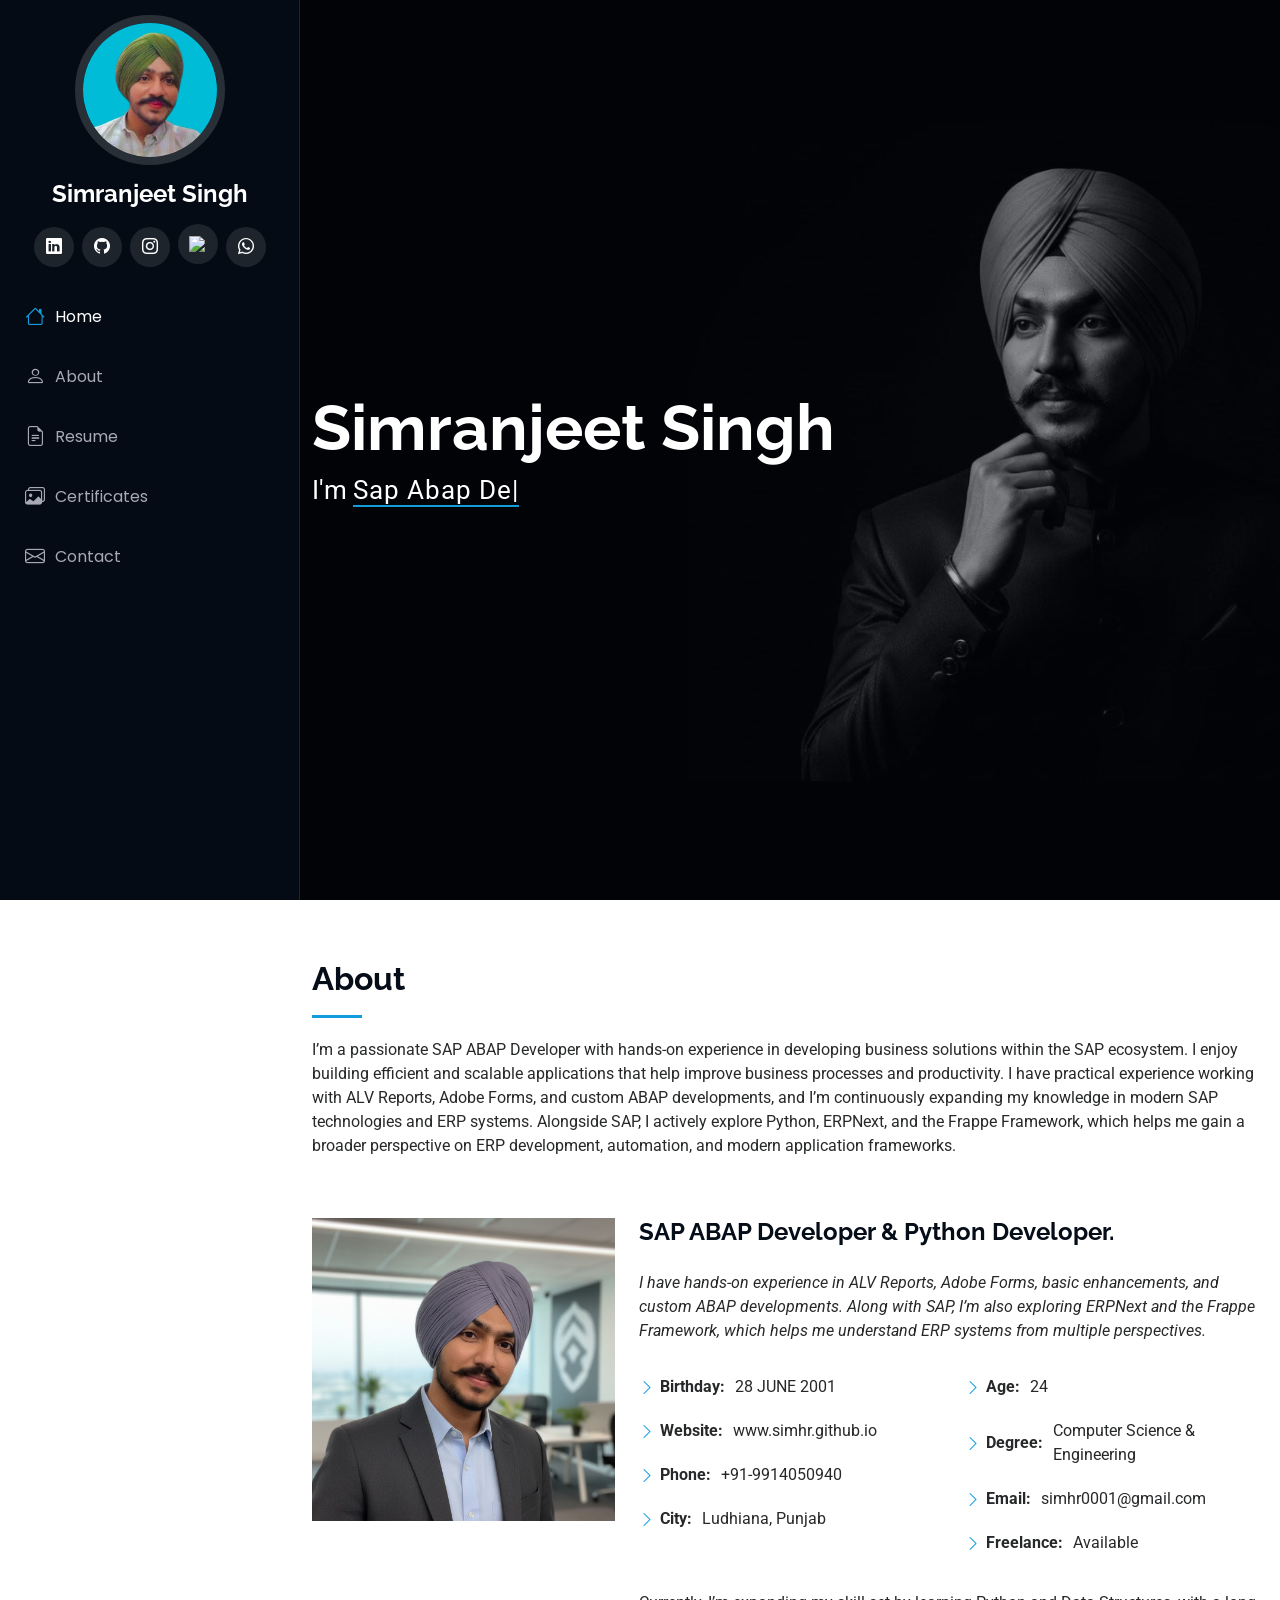
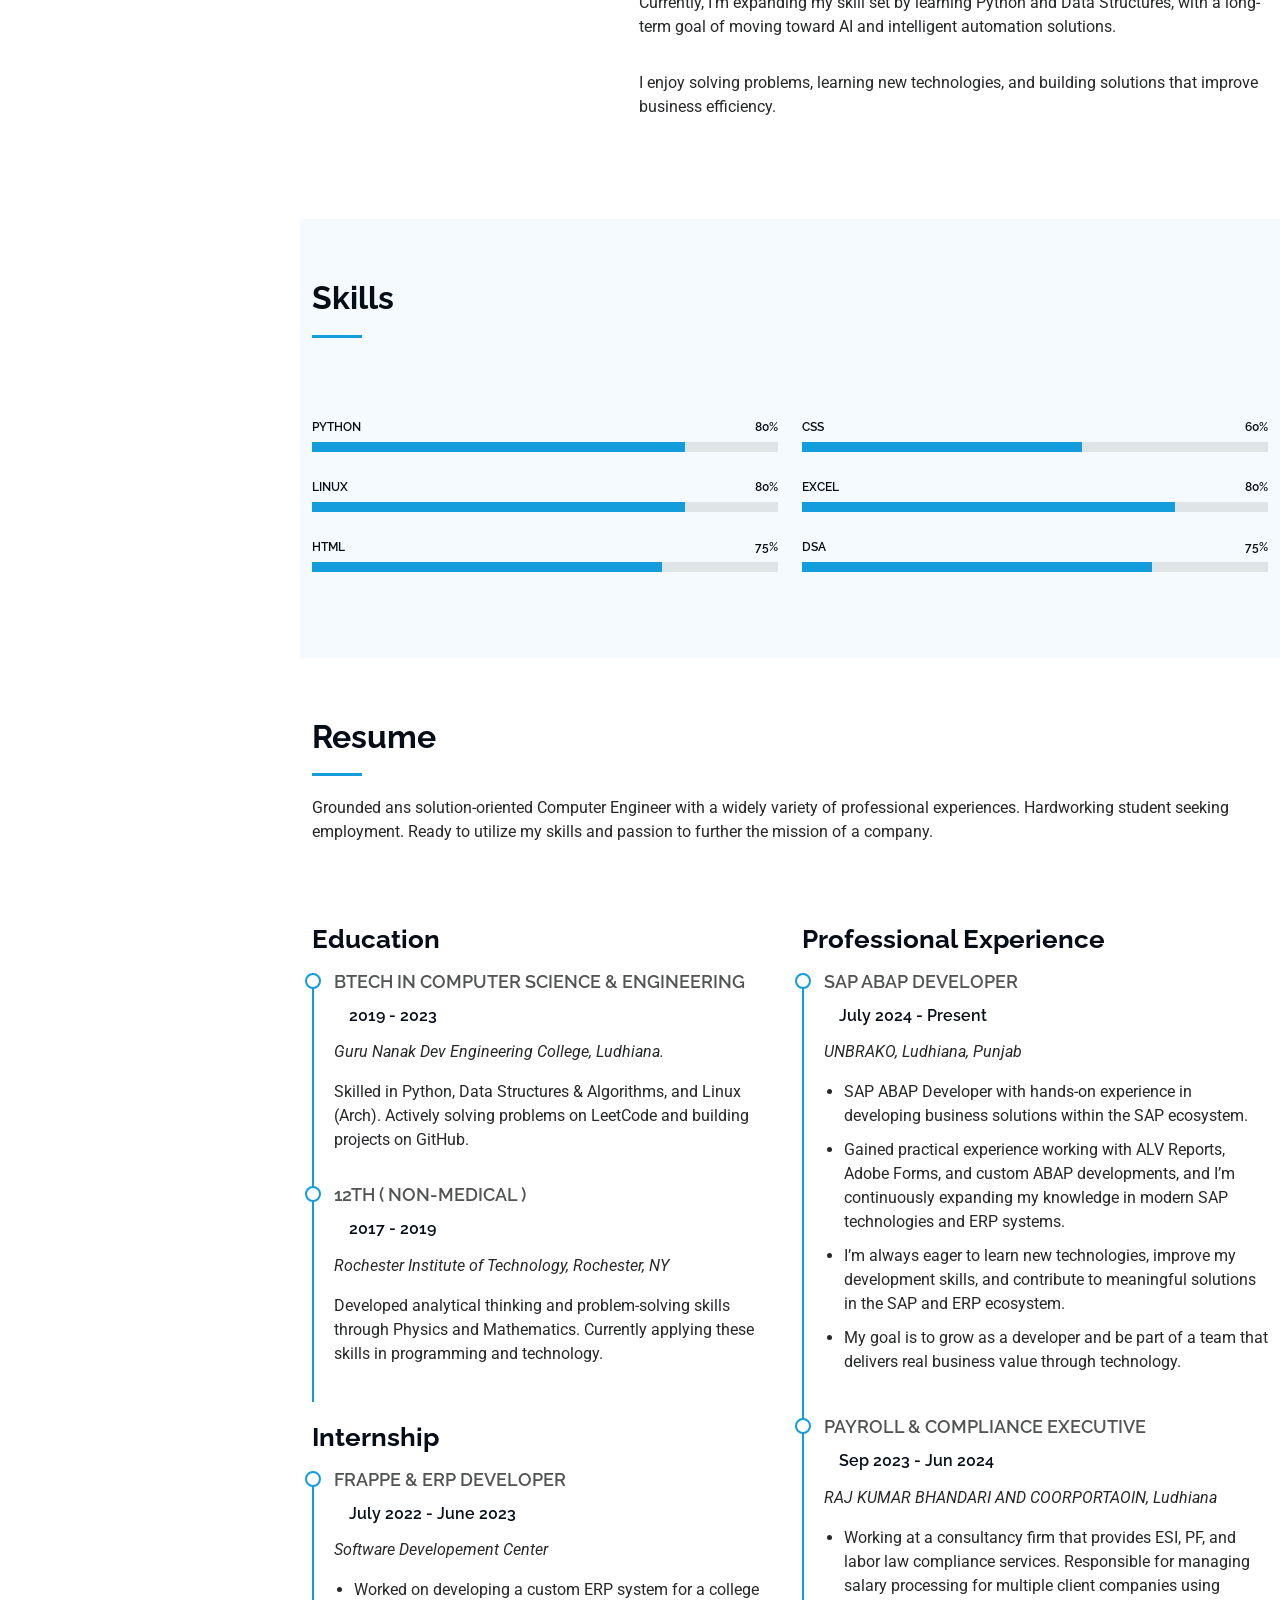
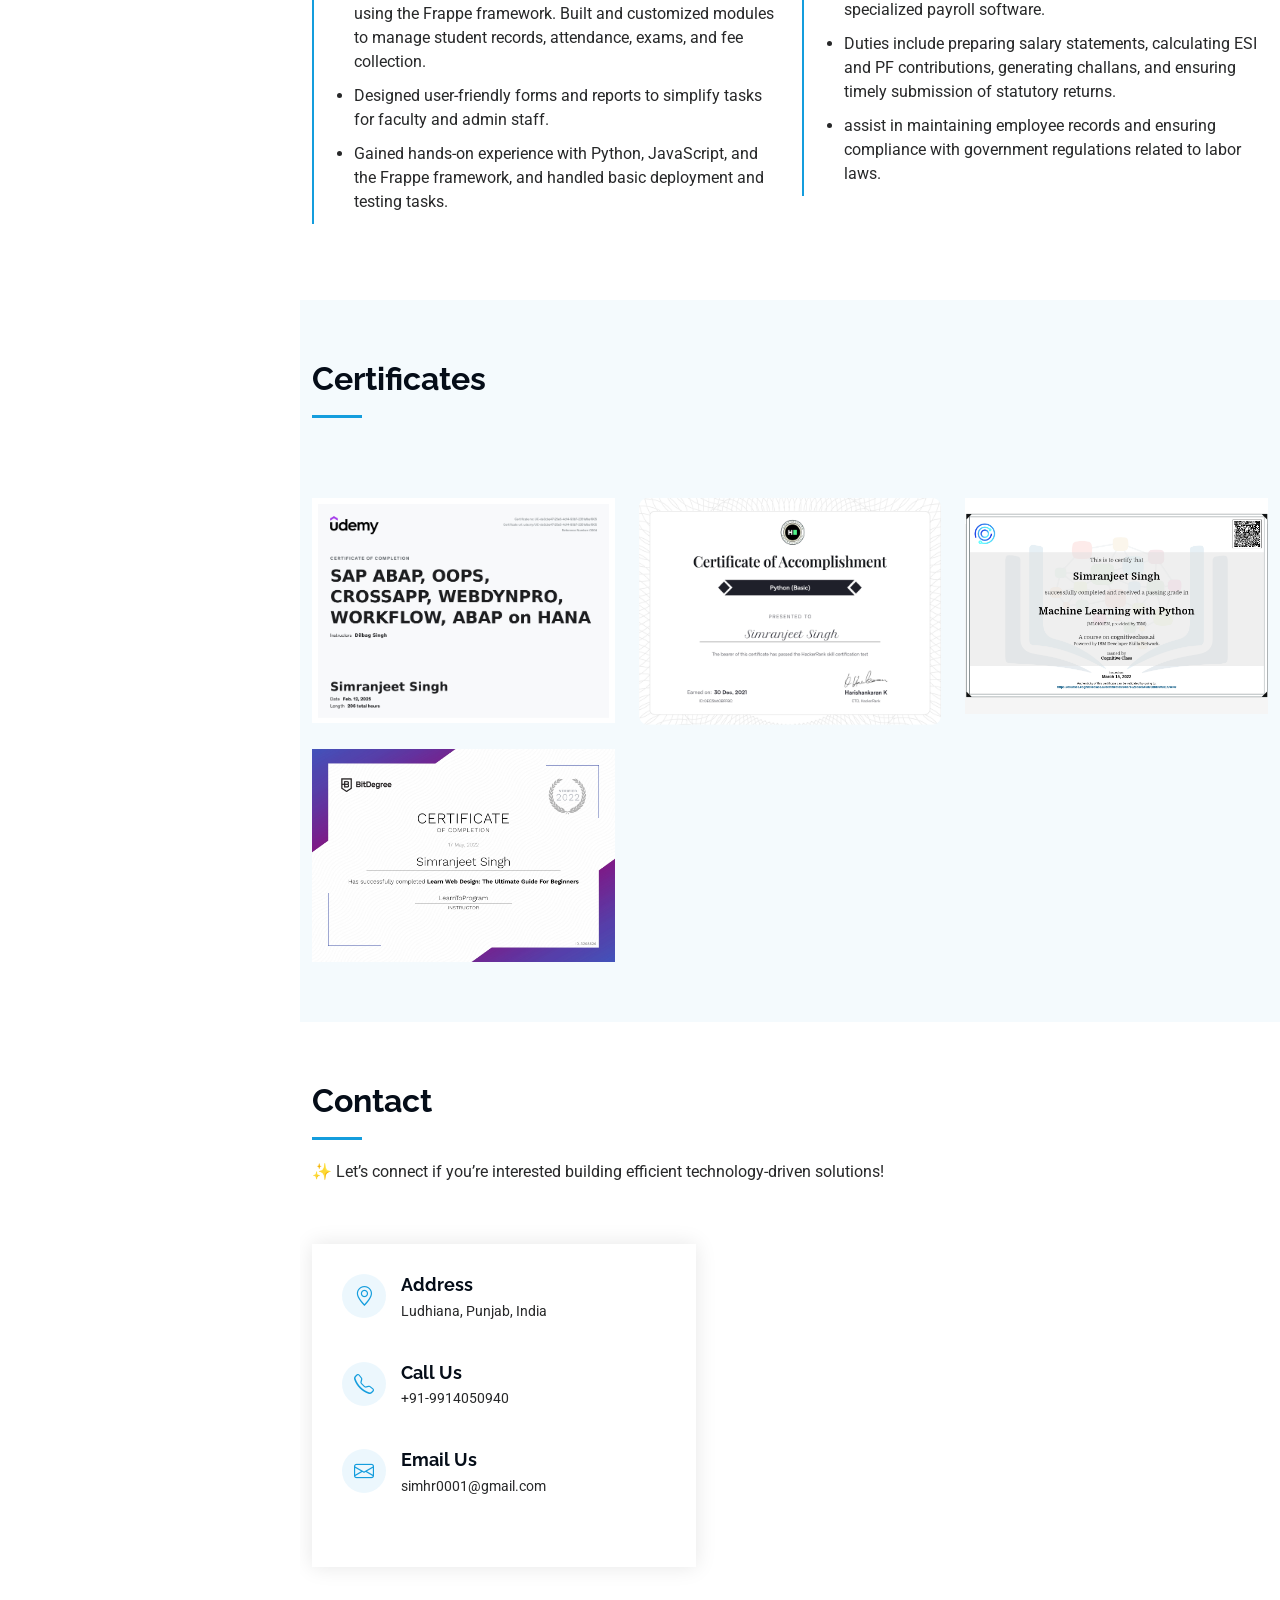
==== commit 6c4c5c63: "Contact Form Update" ====
--- a/index.html
+++ b/index.html
@@ -363,11 +363,12 @@
                   <h4>Certificate 4</h4>
                   <p>Bit Degree</p>
                   <a href="assets/img/portfolio/bitdegree.jpeg" title="Certificate 4"
-                  data-gallery="portfolio-gallery-book" class="glightbox preview-link"><i class="bi bi-zoom-in"></i></a>
+                    data-gallery="portfolio-gallery-book" class="glightbox preview-link"><i
+                      class="bi bi-zoom-in"></i></a>
                 </div>
               </div>
             </div><!-- End Portfolio Item -->
-            
+
           </div><!-- End Portfolio Container -->
         </div>
 
@@ -385,15 +386,18 @@
       </div><!-- End Section Title -->
       <div class="container" data-aos="fade-up" data-aos-delay="100">
         <div class="row gy-4">
+
+          <!-- LEFT SIDE (Contact Info) -->
           <div class="col-lg-5">
             <div class="info-wrap">
+
               <div class="info-item d-flex" data-aos="fade-up" data-aos-delay="200">
                 <i class="bi bi-geo-alt flex-shrink-0"></i>
                 <div>
                   <h3>Address</h3>
                   <p>Ludhiana, Punjab, India</p>
                 </div>
-              </div><!-- End Info Item -->
+              </div>
 
               <div class="info-item d-flex" data-aos="fade-up" data-aos-delay="300">
                 <i class="bi bi-telephone flex-shrink-0"></i>
@@ -401,7 +405,7 @@
                   <h3>Call Us</h3>
                   <p>+91-9914050940</p>
                 </div>
-              </div><!-- End Info Item -->
+              </div>
 
               <div class="info-item d-flex" data-aos="fade-up" data-aos-delay="400">
                 <i class="bi bi-envelope flex-shrink-0"></i>
@@ -409,55 +413,22 @@
                   <h3>Email Us</h3>
                   <p>simhr0001@gmail.com</p>
                 </div>
-              </div><!-- End Info Item -->
-
-              <iframe src="https://www.google.com/maps/embed?pb=!1m18!1m12!1m3!1d54776.175514727045!2d75.81547372636939!3d30.900338672752913!2m3!1f0!2f0!3f0!3m2!1i1024!2i768!4f13.1!3m3!1m2!1s0x391a837462345a7d%3A0x681102348ec60610!2sLudhiana%2C%20Punjab%2C%20India!5e0!3m2!1sen!2sus!4v1773578996892!5m2!1sen!2sus" 
-              width="600" height="450" style="border:0;" 
-              allowfullscreen="" loading="lazy" 
-              referrerpolicy="no-referrer-when-downgrade"></iframe>
+              </div>
 
             </div>
           </div>
 
+          <!-- RIGHT SIDE (Map) -->
           <div class="col-lg-7">
-            <form action="forms/contact.php" method="post" class="php-email-form" data-aos="fade-up"
-              data-aos-delay="200">
-              <div class="row gy-4">
-
-                <div class="col-md-6">
-                  <label for="name-field" class="pb-2">Your Name</label>
-                  <input type="text" name="name" id="name-field" class="form-control" required="">
-                </div>
-
-                <div class="col-md-6">
-                  <label for="email-field" class="pb-2">Your Email</label>
-                  <input type="email" class="form-control" name="email" id="email-field" required="">
-                </div>
-
-                <div class="col-md-12">
-                  <label for="subject-field" class="pb-2">Subject</label>
-                  <input type="text" class="form-control" name="subject" id="subject-field" required="">
-                </div>
-
-                <div class="col-md-12">
-                  <label for="message-field" class="pb-2">Message</label>
-                  <textarea class="form-control" name="message" rows="10" id="message-field" required=""></textarea>
-                </div>
-
-                <div class="col-md-12 text-center">
-                  <div class="loading">Loading</div>
-                  <div class="error-message"></div>
-                  <div class="sent-message">Your message has been sent. Thank you!</div>
-
-                  <button type="submit">Send Message</button>
-                </div>
-
-              </div>
-            </form>
-          </div><!-- End Contact Form -->
-
+            <iframe src="https://www.google.com/maps/embed?pb=!1m18!1m12!1m3!1d54776.175514727045!2d75.81547372636939!3d30.900338672752913!2m3!1f0!2f0!3f0!3m2!1i1024!2i768!4f13.1!3m3!1m2!1s0x391a837462345a7d%3A0x681102348ec60610!2sLudhiana%2C%20Punjab%2C%20India!5e0!3m2!1sen!2sus!4v1773578996892!5m2!1sen!2sus" width="100%" height="100%"
+              style="border:0; min-height: 350px;" allowfullscreen="" loading="lazy">
+            </iframe>
+          </div>
         </div>
-
+      </div>
+
+      <div>
+        <br><br><br><br><br><br><br><br><br><br><br>
       </div>
 
     </section><!-- /Contact Section -->
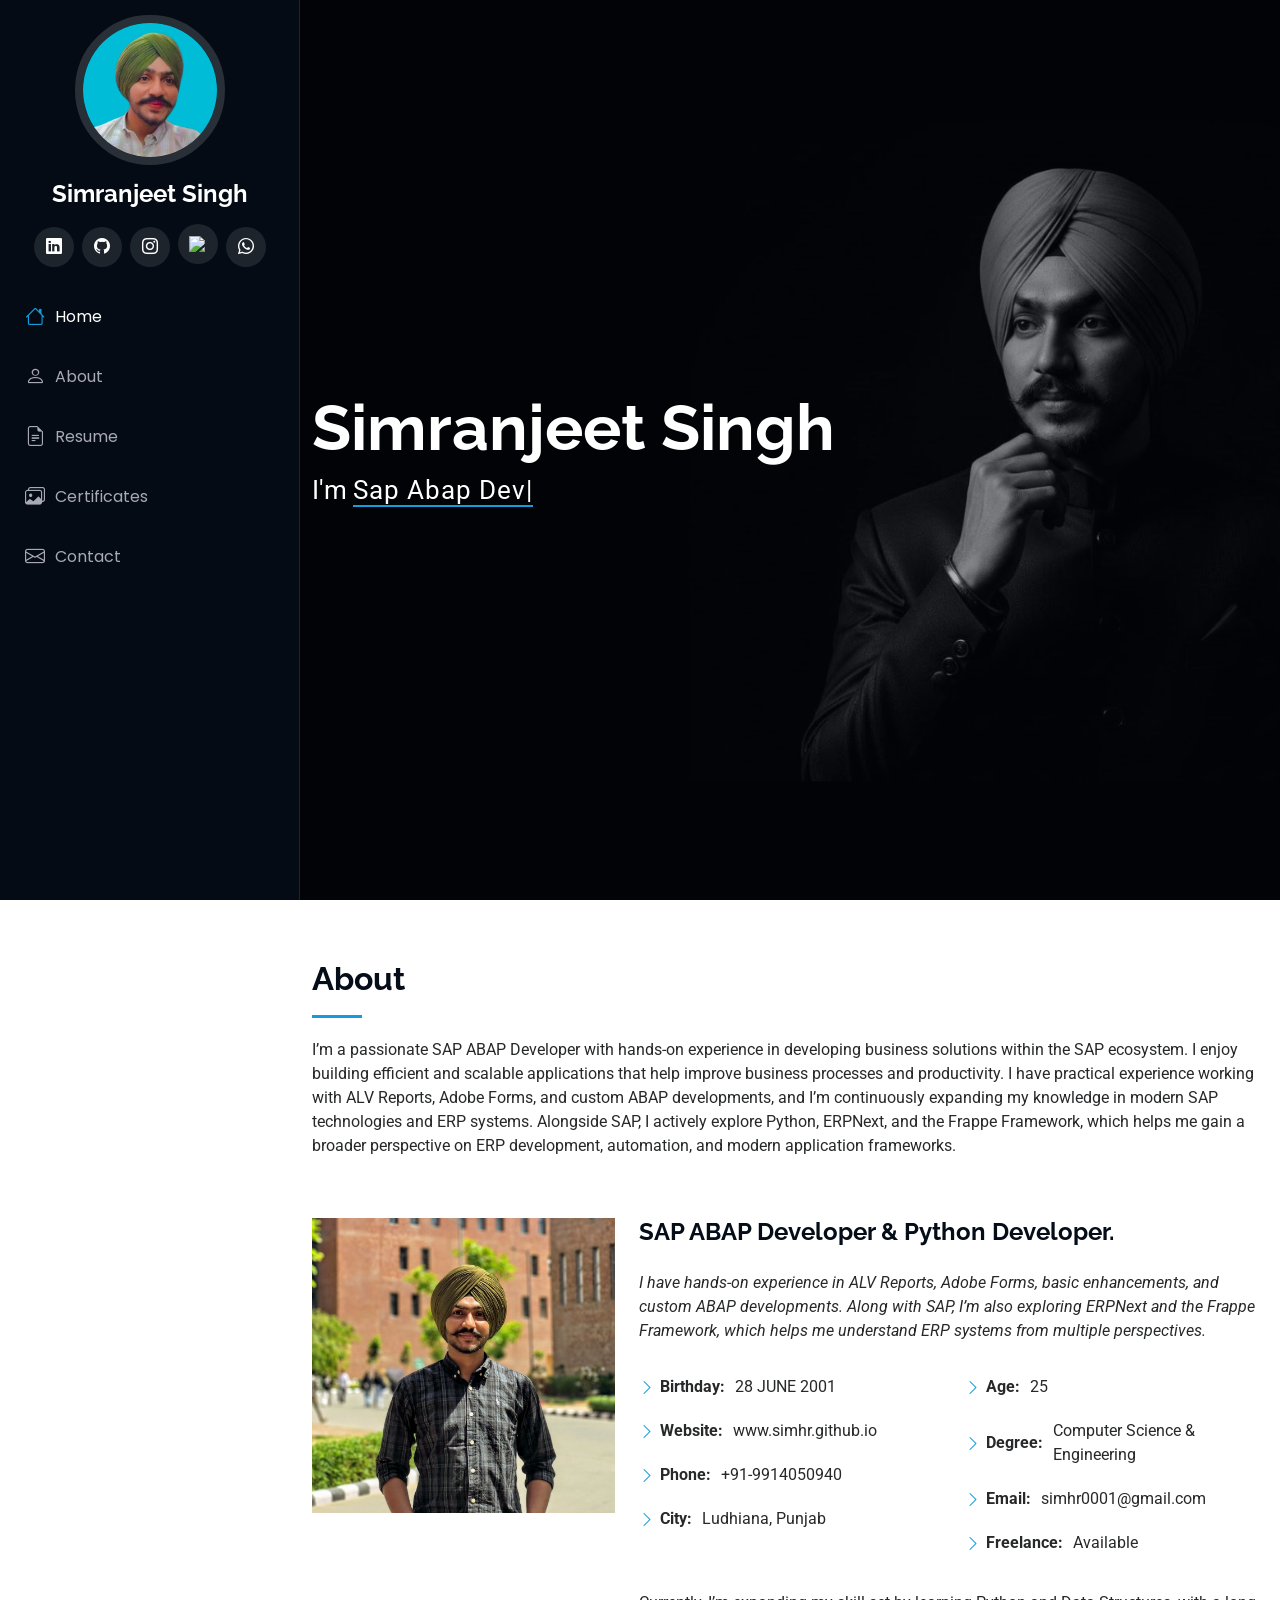
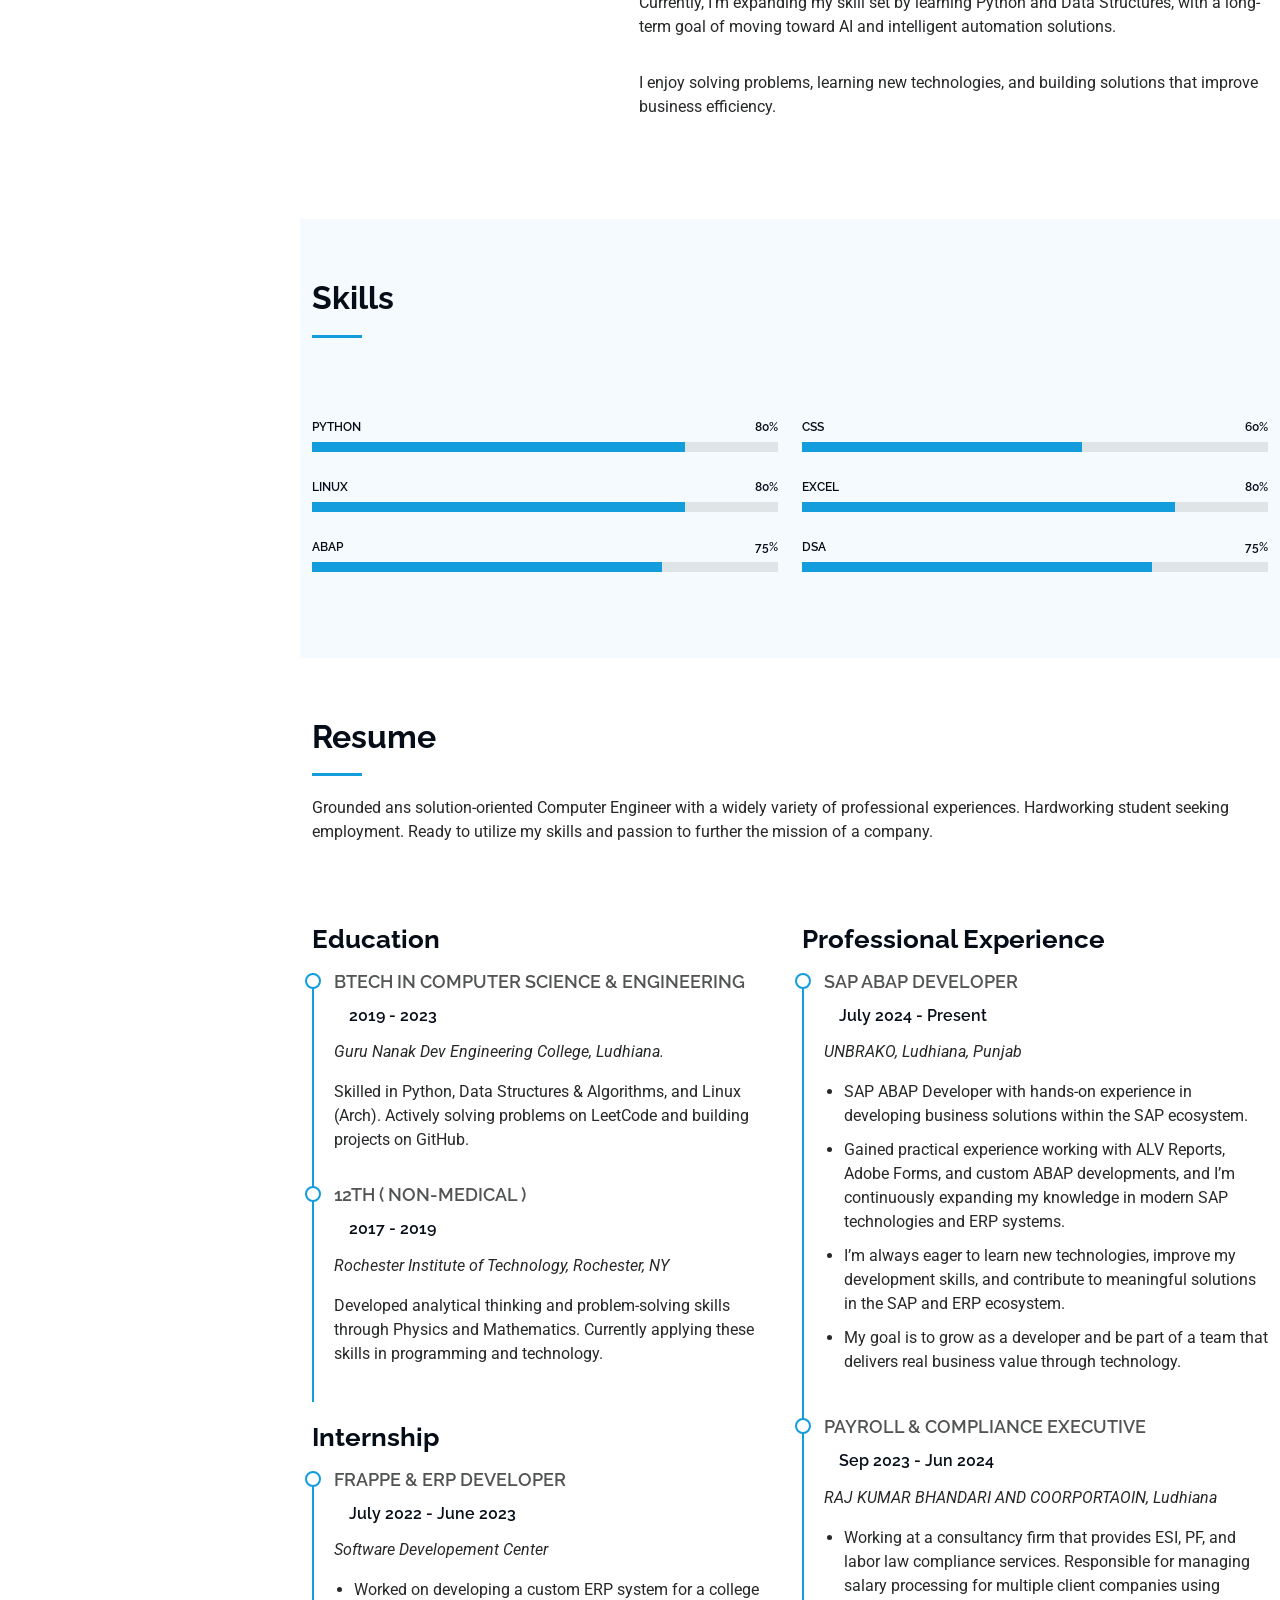
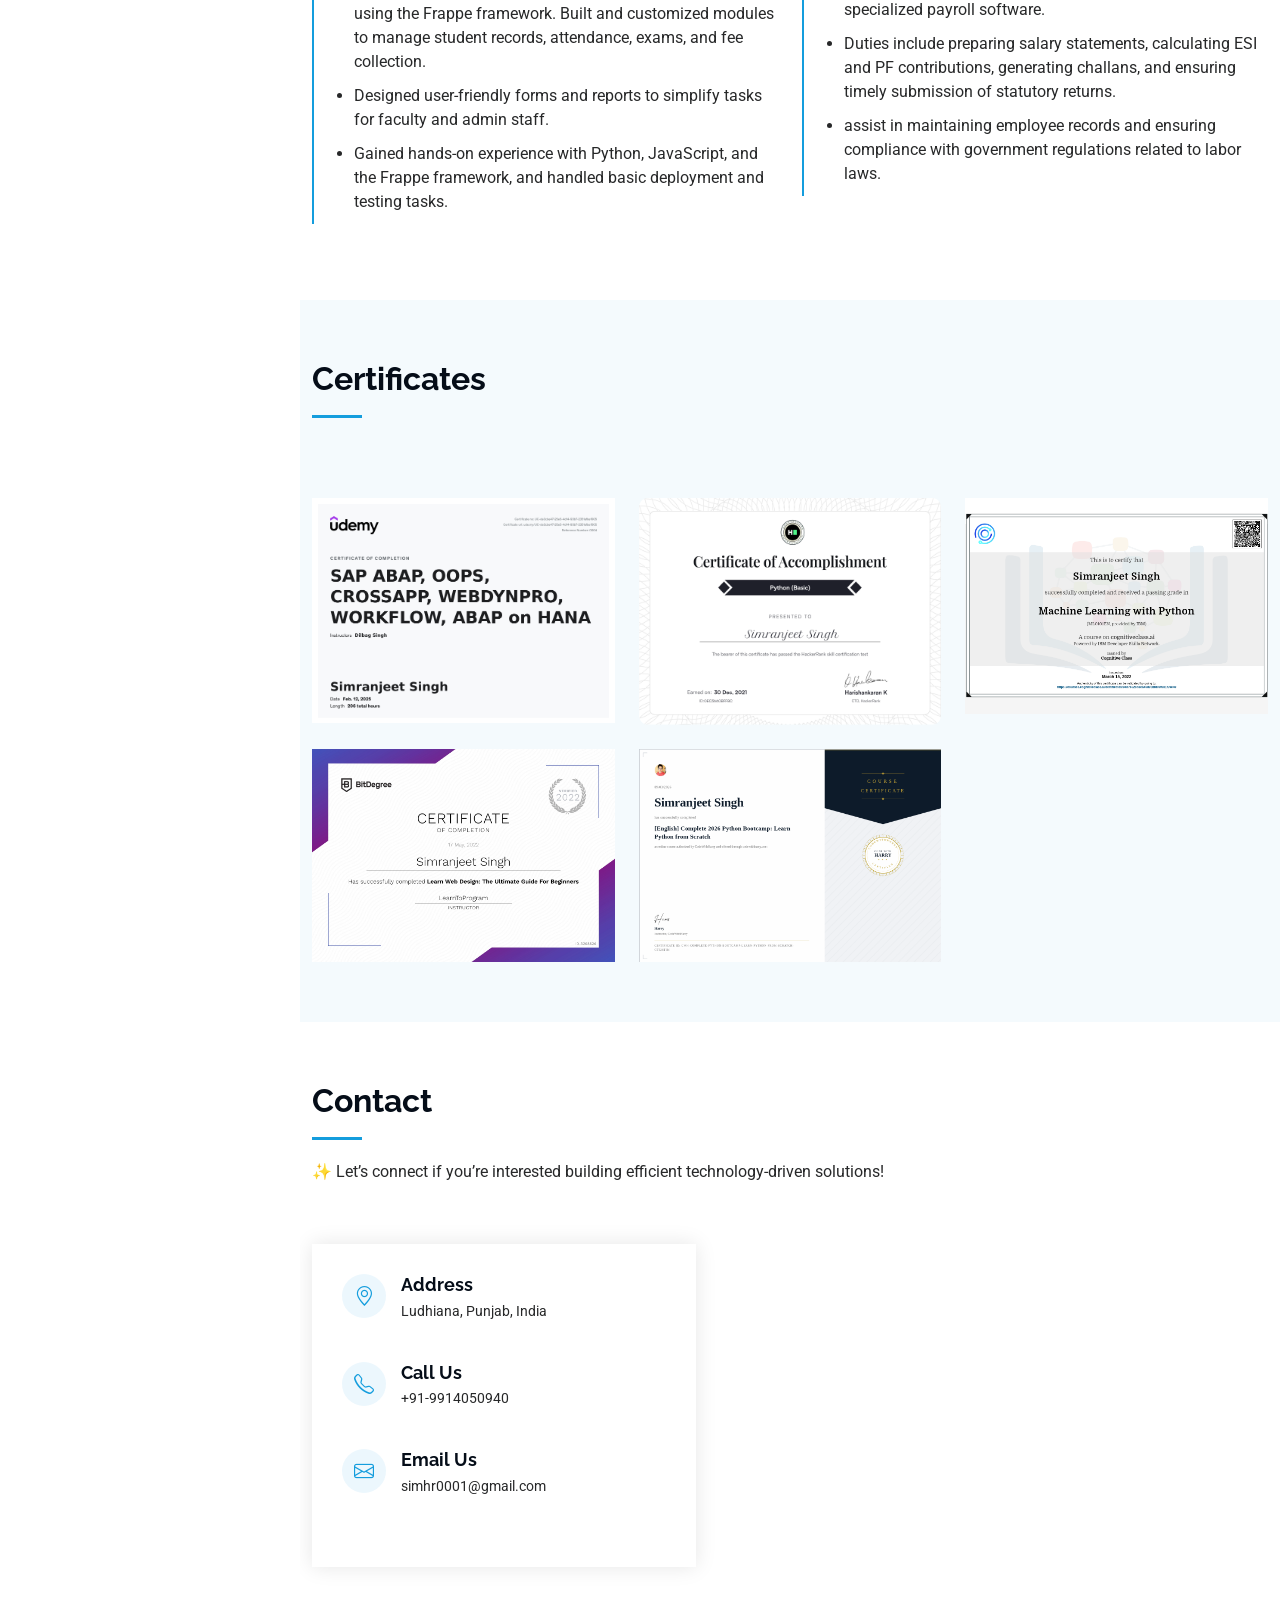
==== commit 9b88960d: "Certificate Upload" ====
--- a/index.html
+++ b/index.html
@@ -102,7 +102,7 @@
 
         <div class="row gy-4 justify-content-center">
           <div class="col-lg-4">
-            <img src="assets/img/my-profile-img.jpg" class="img-fluid" alt="">
+            <img src="assets/img/image.jpeg" class="img-fluid" alt="">
           </div>
           <div class="col-lg-8 content">
             <h2>SAP ABAP Developer &amp; Python Developer.</h2>
@@ -123,7 +123,7 @@
               </div>
               <div class="col-lg-6">
                 <ul>
-                  <li><i class="bi bi-chevron-right"></i> <strong>Age:</strong> <span>24</span></li>
+                  <li><i class="bi bi-chevron-right"></i> <strong>Age:</strong> <span>25</span></li>
                   <li><i class="bi bi-chevron-right"></i> <strong>Degree:</strong> <span>Computer Science &
                       Engineering</span></li>
                   <li><i class="bi bi-chevron-right"></i> <strong>Email:</strong> <span>simhr0001@gmail.com</span></li>
@@ -174,7 +174,7 @@
             </div><!-- End Skills Item -->
 
             <div class="progress">
-              <span class="skill"><span>HTML</span> <i class="val">75%</i></span>
+              <span class="skill"><span>ABAP</span> <i class="val">75%</i></span>
               <div class="progress-bar-wrap">
                 <div class="progress-bar" role="progressbar" aria-valuenow="75" aria-valuemin="0" aria-valuemax="100">
                 </div>
@@ -369,6 +369,19 @@
               </div>
             </div><!-- End Portfolio Item -->
 
+            <div class="col-lg-4 col-md-6 portfolio-item isotope-item filter-books">
+              <div class="portfolio-content h-100">
+                <img src="assets/img/python.png" class="img-fluid" alt="">
+                <div class="portfolio-info">
+                  <h4>Certificate 4</h4>
+                  <p>Python Certificate</p>
+                  <a href="assets/img/python.png" title="Certificate 5"
+                    data-gallery="portfolio-gallery-book" class="glightbox preview-link"><i
+                      class="bi bi-zoom-in"></i></a>
+                </div>
+              </div>
+            </div><!-- End Portfolio Item -->
+
           </div><!-- End Portfolio Container -->
         </div>
 
@@ -420,8 +433,9 @@
 
           <!-- RIGHT SIDE (Map) -->
           <div class="col-lg-7">
-            <iframe src="https://www.google.com/maps/embed?pb=!1m18!1m12!1m3!1d54776.175514727045!2d75.81547372636939!3d30.900338672752913!2m3!1f0!2f0!3f0!3m2!1i1024!2i768!4f13.1!3m3!1m2!1s0x391a837462345a7d%3A0x681102348ec60610!2sLudhiana%2C%20Punjab%2C%20India!5e0!3m2!1sen!2sus!4v1773578996892!5m2!1sen!2sus" width="100%" height="100%"
-              style="border:0; min-height: 350px;" allowfullscreen="" loading="lazy">
+            <iframe
+              src="https://www.google.com/maps/embed?pb=!1m18!1m12!1m3!1d54776.175514727045!2d75.81547372636939!3d30.900338672752913!2m3!1f0!2f0!3f0!3m2!1i1024!2i768!4f13.1!3m3!1m2!1s0x391a837462345a7d%3A0x681102348ec60610!2sLudhiana%2C%20Punjab%2C%20India!5e0!3m2!1sen!2sus!4v1773578996892!5m2!1sen!2sus"
+              width="100%" height="100%" style="border:0; min-height: 350px;" allowfullscreen="" loading="lazy">
             </iframe>
           </div>
         </div>
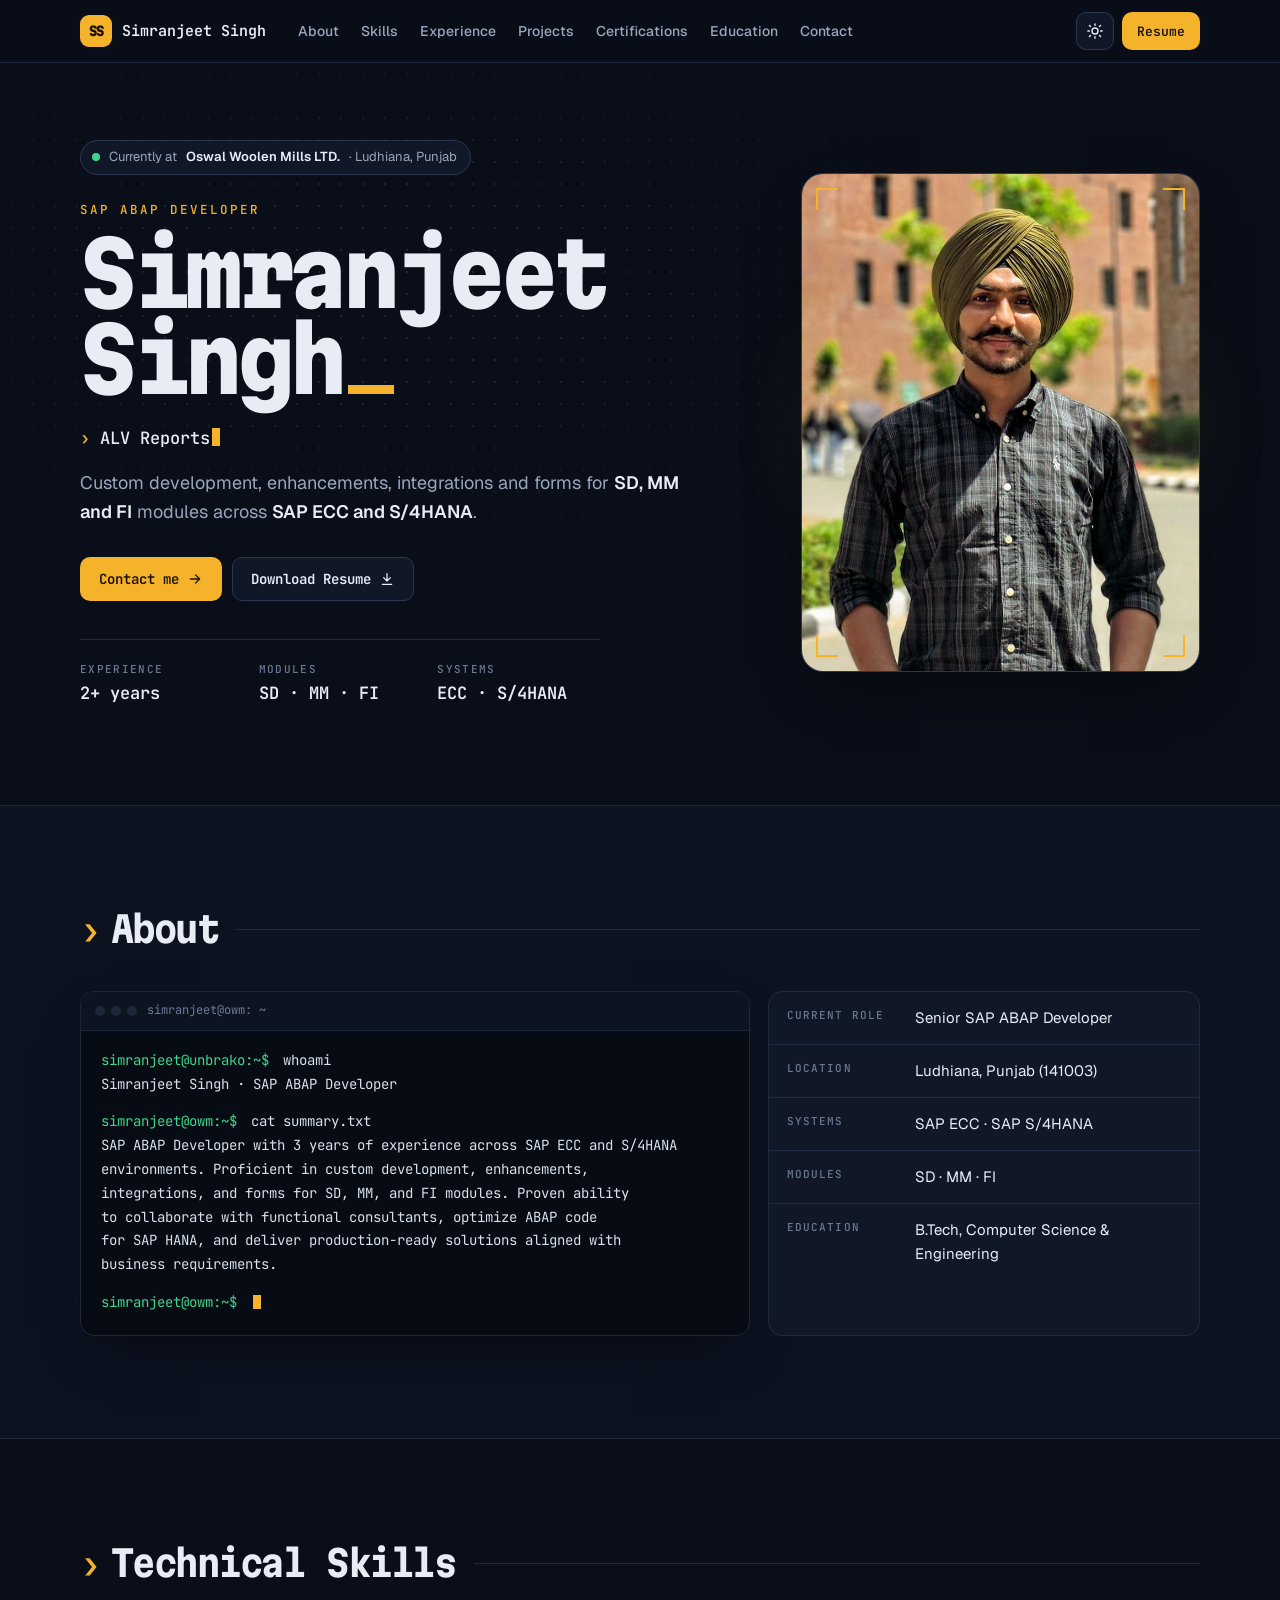
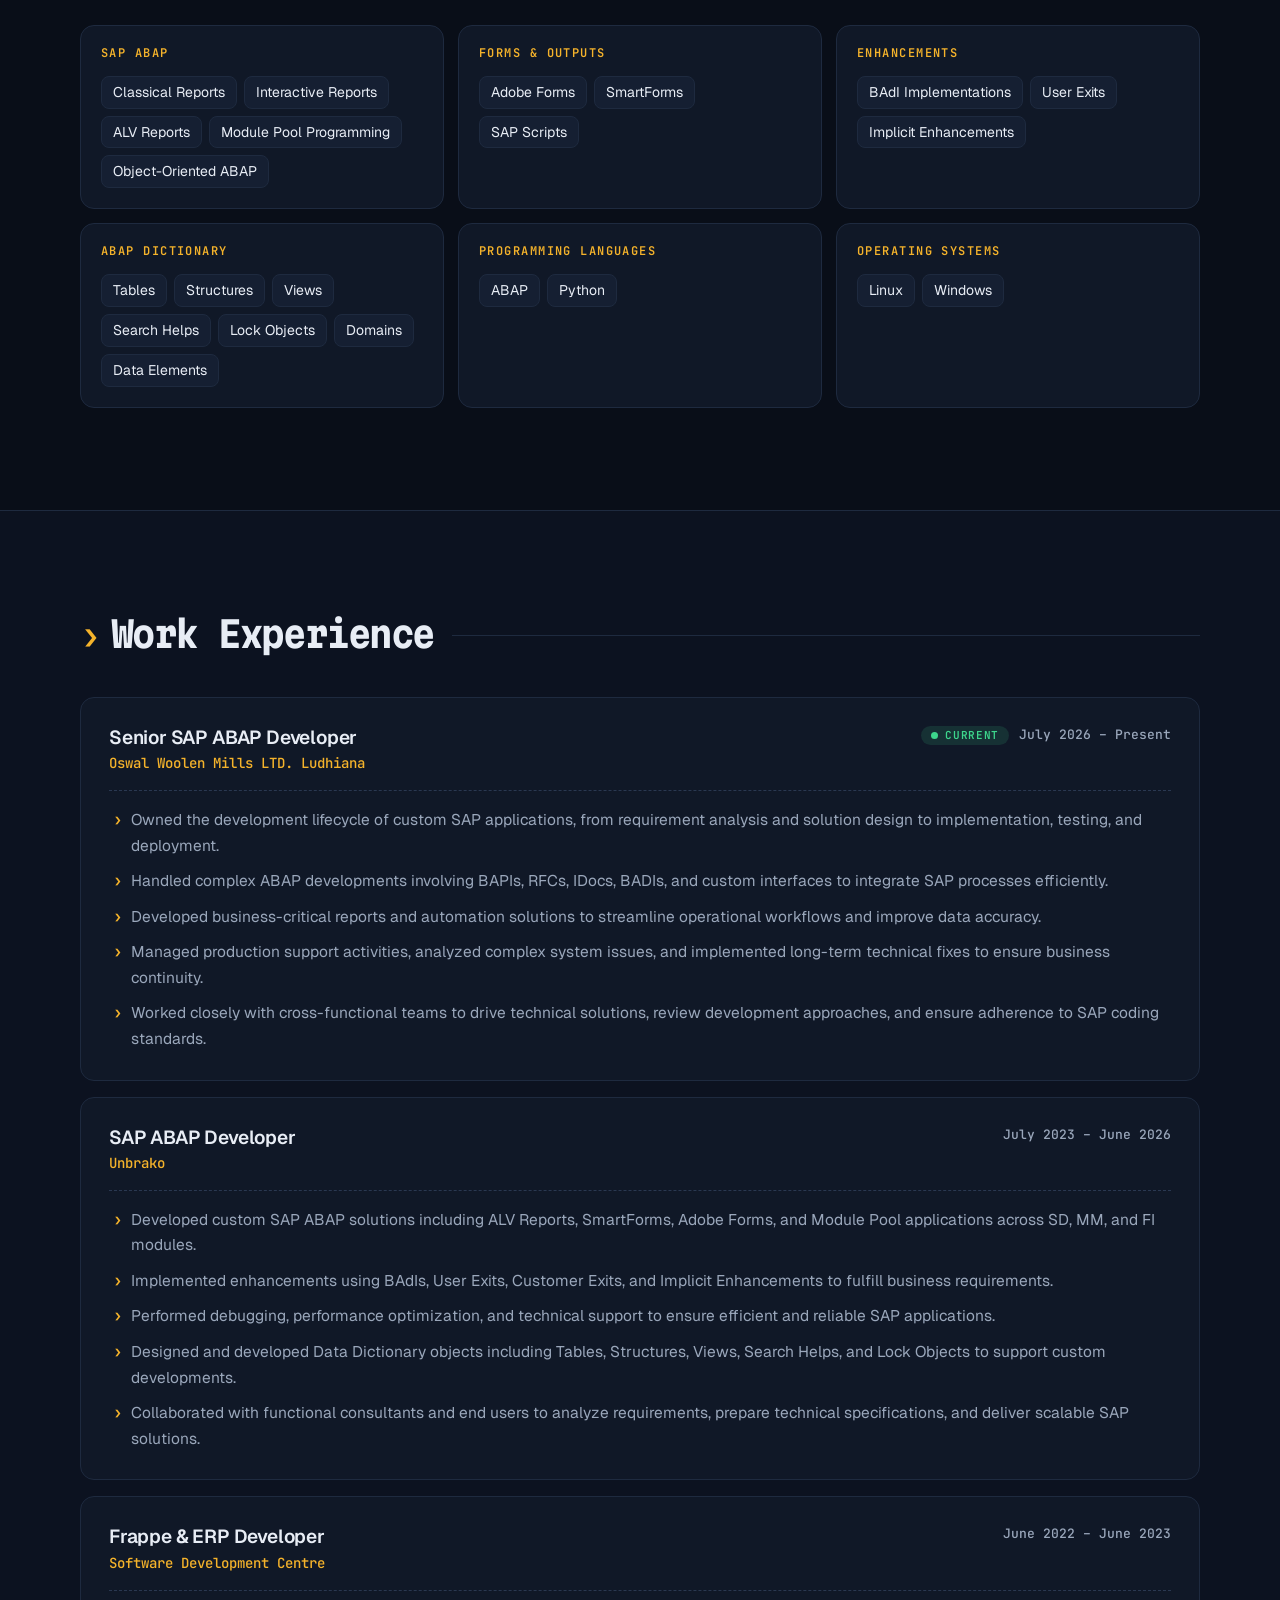
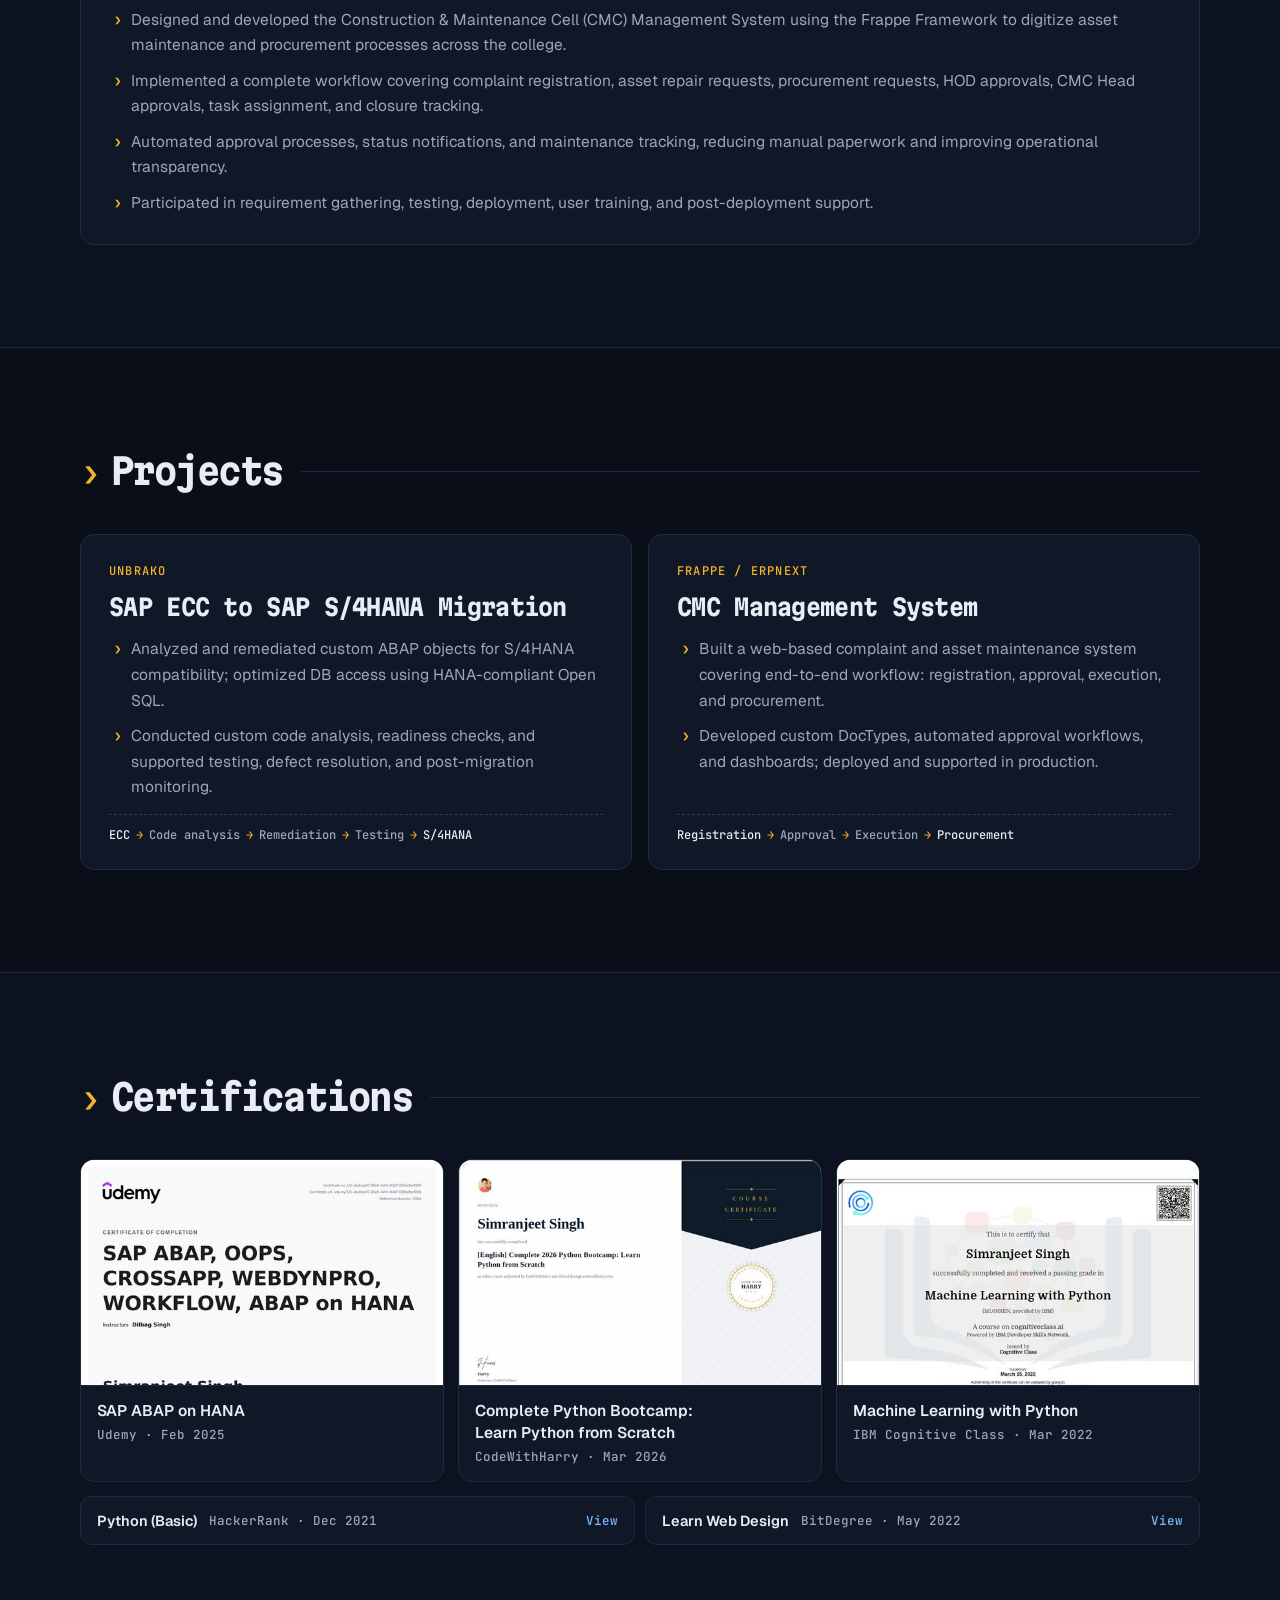
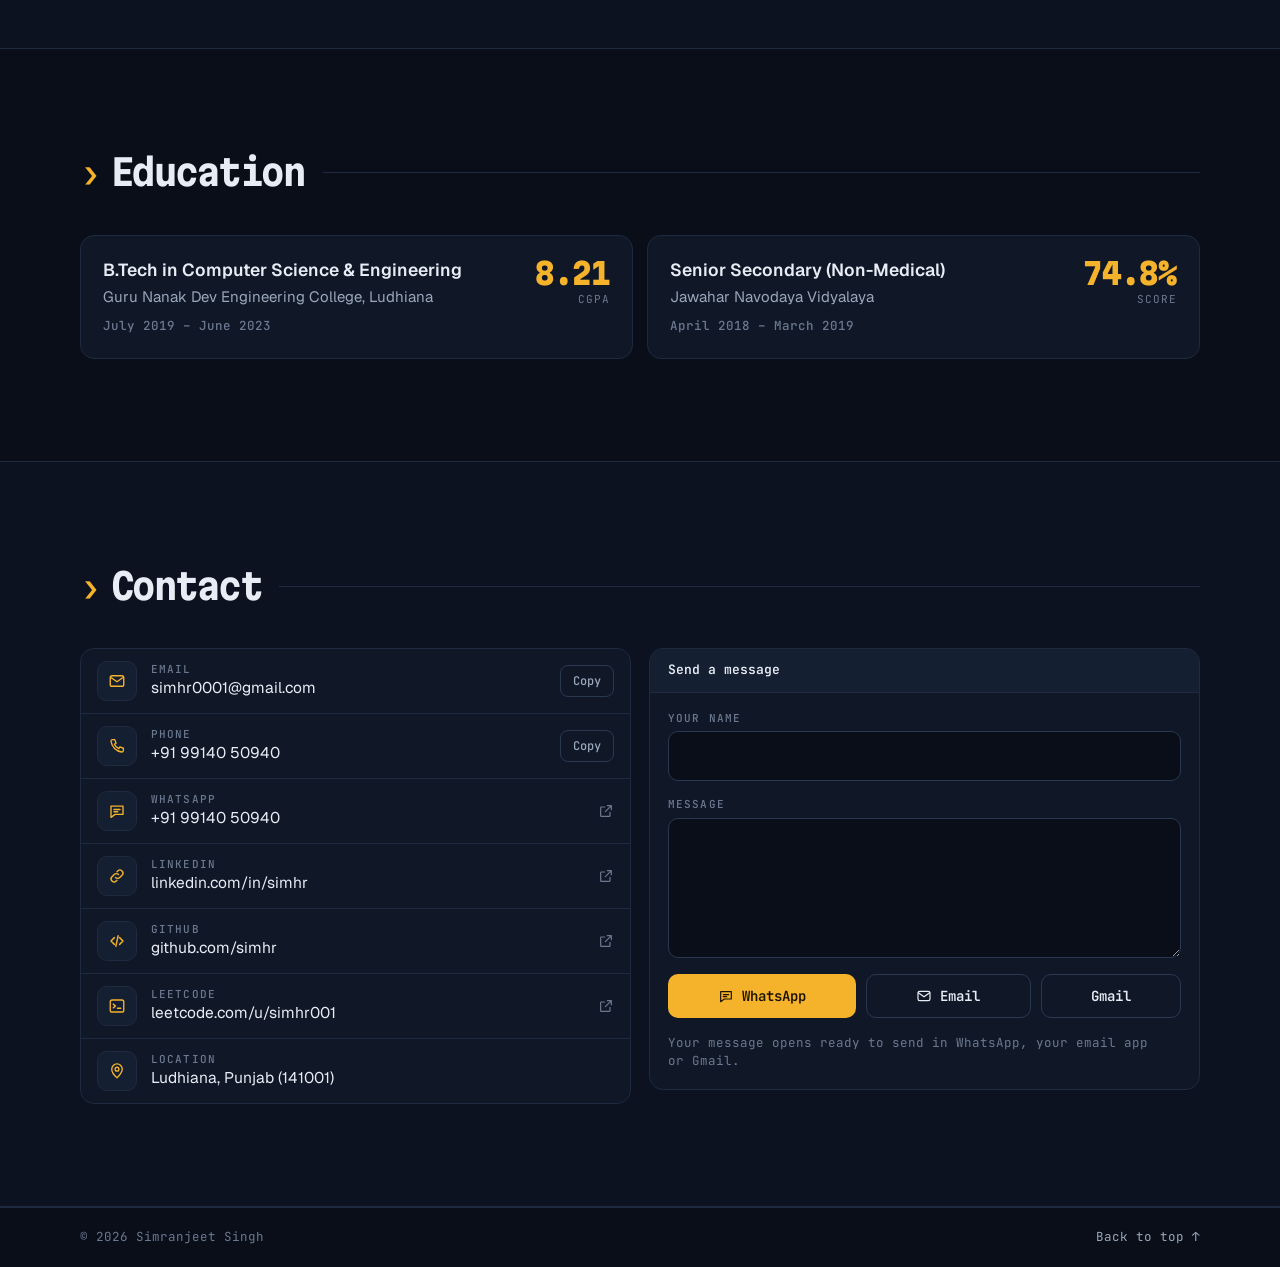
==== commit 87cf53dd: "Add files via upload" ====
--- a/index.html
+++ b/index.html
@@ -1,476 +1,2411 @@
-<!DOCTYPE html>
+<!doctype html>
 <html lang="en">
 
 <head>
   <meta charset="utf-8">
-  <meta content="width=device-width, initial-scale=1.0" name="viewport">
-  <title>Simran Portfolio</title>
-  <meta content="" name="description">
-  <meta content="" name="keywords">
-
-  <!-- Favicons -->
-  <link href="assets/img/favicion.jpeg" rel="icon">
-  <link href="assets/img/apple-touch-icon.png" rel="apple-touch-icon">
-
-  <!-- Fonts -->
-  <link href="https://fonts.googleapis.com" rel="preconnect">
-  <link href="https://fonts.gstatic.com" rel="preconnect" crossorigin>
-  <link
-    href="https://fonts.googleapis.com/css2?family=Roboto:ital,wght@0,100;0,300;0,400;0,500;0,700;0,900;1,100;1,300;1,400;1,500;1,700;1,900&family=Poppins:ital,wght@0,100;0,200;0,300;0,400;0,500;0,600;0,700;0,800;0,900;1,100;1,200;1,300;1,400;1,500;1,600;1,700;1,800;1,900&family=Raleway:ital,wght@0,100;0,200;0,300;0,400;0,500;0,600;0,700;0,800;0,900;1,100;1,200;1,300;1,400;1,500;1,600;1,700;1,800;1,900&display=swap"
-    rel="stylesheet">
-
-  <!-- Vendor CSS Files -->
-  <link href="assets/vendor/bootstrap/css/bootstrap.min.css" rel="stylesheet">
-  <link href="assets/vendor/bootstrap-icons/bootstrap-icons.css" rel="stylesheet">
-  <link href="assets/vendor/aos/aos.css" rel="stylesheet">
-  <link href="assets/vendor/glightbox/css/glightbox.min.css" rel="stylesheet">
-  <link href="assets/vendor/swiper/swiper-bundle.min.css" rel="stylesheet">
-  <link href="assets/css/main.css" rel="stylesheet">
+  <meta name="viewport" content="width=device-width, initial-scale=1, viewport-fit=cover">
+  <title>Simranjeet Singh · SAP ABAP Developer</title>
+  <meta name="description"
+    content="Simranjeet Singh is an SAP ABAP developer in Ludhiana building ALV reports, Adobe Forms, SmartForms, BAdIs and S/4HANA-ready code across SD, MM and FI.">
+  <meta name="author" content="Simranjeet Singh">
+  <meta name="theme-color" content="#090e18">
+  <link rel="canonical" href="https://simhr.github.io/">
+  <link rel="icon" href="assets/img/favicon.svg" type="image/svg+xml">
+  <link rel="apple-touch-icon" href="assets/img/apple-touch-icon.png">
+  <meta property="og:type" content="profile">
+  <meta property="og:url" content="https://simhr.github.io/">
+  <meta property="og:title" content="Simranjeet Singh · SAP ABAP Developer">
+  <meta property="og:description"
+    content="Simranjeet Singh is an SAP ABAP developer in Ludhiana building ALV reports, Adobe Forms, SmartForms, BAdIs and S/4HANA-ready code across SD, MM and FI.">
+  <meta property="og:image" content="https://simhr.github.io/assets/img/og-cover.jpg">
+  <meta property="og:image:width" content="1200">
+  <meta property="og:image:height" content="630">
+  <meta property="og:image:alt" content="Simranjeet Singh, SAP ABAP Developer">
+  <meta name="twitter:card" content="summary_large_image">
+  <meta name="twitter:title" content="Simranjeet Singh · SAP ABAP Developer">
+  <meta name="twitter:description"
+    content="Simranjeet Singh is an SAP ABAP developer in Ludhiana building ALV reports, Adobe Forms, SmartForms, BAdIs and S/4HANA-ready code across SD, MM and FI.">
+  <meta name="twitter:image" content="https://simhr.github.io/assets/img/og-cover.jpg">
+  <link rel="preconnect" href="https://fonts.googleapis.com">
+  <link rel="preconnect" href="https://fonts.gstatic.com" crossorigin>
+  <link rel="stylesheet"
+    href="https://fonts.googleapis.com/css2?family=Geist:wght@400;500;600;700&family=JetBrains+Mono:ital,wght@0,400;0,500;0,600;0,700;1,400&family=Martian+Mono:wdth,wght@75..112.5,400..800&display=swap">
+  <style>
+    :root {
+      padding-top: env(safe-area-inset-top, 0px);
+      padding-bottom: env(safe-area-inset-bottom, 0px);
+    }
+
+    [hidden] {
+      display: none !important;
+    }
+
+    /* Layout: SAP developer meets terminal. Sticky bar, two-column hero with photo,
+   then résumé sections in order on a 1180px grid. Dark by default, light on toggle. */
+    :root {
+      --bg: #090e18;
+      --bg-2: #0c1220;
+      --surface: #101827;
+      --surface-2: #151f32;
+      --line: #1e2a3f;
+      --line-2: #2a3851;
+      --ink: #e8edf5;
+      --muted: #9aa7bb;
+      --faint: #6b7990;
+      --accent: #f5b32b;
+      --accent-text: #f5b32b;
+      --accent-ink: #1b1300;
+      --accent-soft: rgba(245, 179, 43, .11);
+      --accent-line: rgba(245, 179, 43, .34);
+      --link: #7cb9ff;
+      --ok: #3dd68c;
+      --ok-soft: rgba(61, 214, 140, .13);
+      --ok-ring: rgba(61, 214, 140, .45);
+      --err: #ff8a8a;
+      --header-bg: rgba(9, 14, 24, .82);
+      --backdrop: rgba(4, 7, 13, .66);
+      --glow: rgba(245, 179, 43, .15);
+      --dots: rgba(148, 161, 182, .15);
+      --shadow: 0 1px 0 rgba(255, 255, 255, .03) inset, 0 24px 60px -28px rgba(0, 0, 0, .75);
+      --shadow-pop: 0 30px 80px -20px rgba(0, 0, 0, .7);
+      --paper: #ffffff;
+
+      /* the terminal window stays dark in both themes */
+      --term-bg: #070b13;
+      --term-bar: #0d1421;
+      --term-line: #1c273a;
+      --term-ink: #d7e0ec;
+      --term-dim: #6c7b94;
+      --term-ps: #3dd68c;
+
+      --font-display: 'Martian Mono', 'JetBrains Mono', ui-monospace, 'SFMono-Regular', Menlo, Consolas, monospace;
+      --font-body: 'Geist', 'Inter', system-ui, -apple-system, 'Segoe UI', Roboto, 'Helvetica Neue', Arial, sans-serif;
+      --font-code: 'JetBrains Mono', ui-monospace, 'SFMono-Regular', Menlo, Consolas, 'Liberation Mono', monospace;
+
+      --radius: 14px;
+      --maxw: 1120px;
+      --header-h: 62px;
+      color-scheme: dark;
+    }
+
+    :root[data-theme="light"] {
+      --bg: #f4f6f9;
+      --bg-2: #edf1f6;
+      --surface: #ffffff;
+      --surface-2: #f5f7fb;
+      --line: #dde3ec;
+      --line-2: #c9d2de;
+      --ink: #0d1526;
+      --muted: #4f5c74;
+      --faint: #7c889e;
+      --accent: #f0a800;
+      --accent-text: #8f5f00;
+      --accent-ink: #1b1300;
+      --accent-soft: rgba(240, 168, 0, .12);
+      --accent-line: rgba(160, 108, 0, .32);
+      --link: #0a64c2;
+      --ok: #0f8f55;
+      --ok-soft: rgba(15, 143, 85, .1);
+      --ok-ring: rgba(15, 143, 85, .35);
+      --err: #c93b3b;
+      --header-bg: rgba(244, 246, 249, .86);
+      --backdrop: rgba(13, 21, 38, .45);
+      --glow: rgba(240, 168, 0, .18);
+      --dots: rgba(83, 96, 121, .17);
+      --shadow: 0 1px 2px rgba(13, 21, 38, .04), 0 22px 50px -30px rgba(13, 21, 38, .35);
+      --shadow-pop: 0 30px 80px -24px rgba(13, 21, 38, .35);
+      color-scheme: light;
+    }
+
+    *,
+    *::before,
+    *::after {
+      box-sizing: border-box;
+    }
+
+    html {
+      -webkit-text-size-adjust: 100%;
+      scroll-padding-top: calc(var(--header-h) + 8px);
+    }
+
+    body {
+      margin: 0;
+      background: var(--bg);
+      color: var(--ink);
+      font: 400 16px/1.6 var(--font-body);
+      -webkit-font-smoothing: antialiased;
+      text-rendering: optimizeLegibility;
+    }
+
+    body::before {
+      content: "";
+      position: fixed;
+      inset: 0 0 auto;
+      height: env(safe-area-inset-top, 0px);
+      z-index: 60;
+      background: var(--bg);
+    }
+
+    ::selection {
+      background: var(--accent);
+      color: var(--accent-ink);
+    }
+
+    img {
+      max-width: 100%;
+    }
+
+    a {
+      color: inherit;
+    }
+
+    button {
+      font: inherit;
+    }
+
+    :focus-visible {
+      outline: 2px solid var(--accent);
+      outline-offset: 2px;
+      border-radius: 6px;
+    }
+
+    h1,
+    h2,
+    h3 {
+      text-wrap: balance;
+    }
+
+    p {
+      text-wrap: pretty;
+    }
+
+    .wrap {
+      width: 100%;
+      max-width: calc(var(--maxw) + 40px);
+      margin-inline: auto;
+      padding-left: max(20px, env(safe-area-inset-left, 0px));
+      padding-right: max(20px, env(safe-area-inset-right, 0px));
+    }
+
+    .sr-only {
+      position: absolute;
+      width: 1px;
+      height: 1px;
+      padding: 0;
+      margin: -1px;
+      overflow: hidden;
+      clip: rect(0 0 0 0);
+      white-space: nowrap;
+      border: 0;
+    }
+
+    /* ---------- buttons ---------- */
+    .btn {
+      display: inline-flex;
+      align-items: center;
+      justify-content: center;
+      gap: 8px;
+      height: 44px;
+      padding: 0 18px;
+      border-radius: 10px;
+      border: 1px solid var(--line-2);
+      background: var(--surface);
+      color: var(--ink);
+      font: 600 14px/1 var(--font-code);
+      text-decoration: none;
+      cursor: pointer;
+      white-space: nowrap;
+      transition: transform .15s ease, border-color .15s ease, filter .15s ease;
+    }
+
+    .btn:hover {
+      border-color: var(--accent-line);
+      transform: translateY(-1px);
+    }
+
+    .btn svg {
+      width: 16px;
+      height: 16px;
+      flex: none;
+    }
+
+    .btn--primary {
+      background: var(--accent);
+      border-color: transparent;
+      color: var(--accent-ink);
+    }
+
+    .btn--primary:hover {
+      border-color: transparent;
+      filter: brightness(1.06);
+    }
+
+    .btn--sm {
+      height: 38px;
+      padding: 0 14px;
+      font-size: 13px;
+      border-radius: 10px;
+    }
+
+    .icon {
+      width: 18px;
+      height: 18px;
+      flex: none;
+    }
+
+    /* ---------- top bar ---------- */
+    .topbar {
+      position: sticky;
+      top: env(safe-area-inset-top, 0px);
+      z-index: 50;
+      background: var(--header-bg);
+      -webkit-backdrop-filter: saturate(1.4) blur(14px);
+      backdrop-filter: saturate(1.4) blur(14px);
+      border-bottom: 1px solid var(--line);
+    }
+
+    .topbar__inner {
+      display: flex;
+      align-items: center;
+      gap: 14px;
+      height: var(--header-h);
+    }
+
+    .brand {
+      display: inline-flex;
+      align-items: center;
+      gap: 10px;
+      text-decoration: none;
+      font: 600 15px/1 var(--font-code);
+      color: var(--ink);
+      flex: none;
+    }
+
+    .brand__mark {
+      width: 32px;
+      height: 32px;
+      display: grid;
+      place-items: center;
+      border-radius: 9px;
+      background: var(--accent);
+      color: var(--accent-ink);
+      font: 800 13px/1 var(--font-display);
+      font-stretch: 87.5%;
+      letter-spacing: -.06em;
+    }
+
+    .brand__name b {
+      color: var(--accent-text);
+      font-weight: 600;
+    }
+
+    .nav {
+      display: none;
+      gap: 2px;
+      margin-left: 8px;
+    }
+
+    .nav a {
+      position: relative;
+      padding: 8px 10px;
+      border-radius: 8px;
+      color: var(--muted);
+      text-decoration: none;
+      font-size: 14px;
+      font-weight: 500;
+      transition: color .15s ease, background .15s ease;
+    }
+
+    .nav a:hover {
+      color: var(--ink);
+      background: var(--surface);
+    }
+
+    .nav a.is-active {
+      color: var(--ink);
+    }
+
+    .nav a.is-active::after {
+      content: "";
+      position: absolute;
+      left: 10px;
+      right: 10px;
+      bottom: 2px;
+      height: 2px;
+      border-radius: 2px;
+      background: var(--accent);
+    }
+
+    .topbar__right {
+      margin-left: auto;
+      display: flex;
+      align-items: center;
+      gap: 8px;
+    }
+
+    .iconbtn {
+      width: 38px;
+      height: 38px;
+      display: grid;
+      place-items: center;
+      border: 1px solid var(--line-2);
+      border-radius: 10px;
+      background: var(--surface);
+      color: var(--ink);
+      cursor: pointer;
+      transition: border-color .15s ease;
+    }
+
+    .iconbtn:hover {
+      border-color: var(--accent-line);
+    }
+
+    .i-moon,
+    .i-shut {
+      display: none;
+    }
+
+    :root[data-theme="light"] .i-sun {
+      display: none;
+    }
+
+    :root[data-theme="light"] .i-moon {
+      display: block;
+    }
+
+    .menubtn[aria-expanded="true"] .i-open {
+      display: none;
+    }
+
+    .menubtn[aria-expanded="true"] .i-shut {
+      display: block;
+    }
+
+    .btn--resume {
+      display: none;
+    }
+
+    @media (min-width: 560px) {
+      .btn--resume {
+        display: inline-flex;
+      }
+    }
+
+    @media (min-width: 1180px) {
+      .nav {
+        display: flex;
+      }
+
+      .menubtn {
+        display: none;
+      }
+    }
+
+    .mnav {
+      border-top: 1px solid var(--line);
+      background: var(--bg);
+    }
+
+    .mnav__inner {
+      display: grid;
+      padding-block: 8px 16px;
+    }
+
+    .mnav a {
+      display: flex;
+      align-items: center;
+      gap: 8px;
+      padding: 13px 4px;
+      border-bottom: 1px solid var(--line);
+      color: var(--ink);
+      text-decoration: none;
+      font-size: 16px;
+      font-weight: 500;
+    }
+
+    .mnav a:last-child {
+      border-bottom: 0;
+    }
+
+    .mnav__resume {
+      color: var(--accent-text) !important;
+      font-family: var(--font-code);
+      font-size: 14px !important;
+    }
+
+    .mnav__resume svg {
+      width: 16px;
+      height: 16px;
+    }
+
+    @media (min-width: 1180px) {
+      .mnav {
+        display: none !important;
+      }
+    }
+
+    /* ---------- hero ---------- */
+    .hero {
+      position: relative;
+      overflow-x: clip;
+      padding-block: clamp(40px, 6vw, 88px) clamp(56px, 8vw, 100px);
+    }
+
+    .hero::before {
+      content: "";
+      position: absolute;
+      inset: 0;
+      background-image: radial-gradient(var(--dots) 1px, transparent 1.2px);
+      background-size: 22px 22px;
+      -webkit-mask-image: radial-gradient(ellipse 70% 60% at 30% 30%, #000 20%, transparent 75%);
+      mask-image: radial-gradient(ellipse 70% 60% at 30% 30%, #000 20%, transparent 75%);
+      pointer-events: none;
+    }
+
+    .hero__grid {
+      position: relative;
+      display: grid;
+      grid-template-columns: minmax(0, 1fr);
+      gap: clamp(40px, 6vw, 72px);
+      align-items: center;
+    }
+
+    .hero__grid>* {
+      min-width: 0;
+    }
+
+    @media (min-width: 960px) {
+      .hero__grid {
+        grid-template-columns: minmax(0, 1.3fr) minmax(0, .8fr);
+      }
+    }
+
+    .status {
+      display: inline-flex;
+      align-items: center;
+      gap: 9px;
+      margin: 0;
+      padding: 6px 13px 6px 11px;
+      border: 1px solid var(--line-2);
+      border-radius: 999px;
+      background: var(--surface);
+      font-size: 13px;
+      color: var(--muted);
+    }
+
+    .status b {
+      color: var(--ink);
+      font-weight: 600;
+    }
+
+    .pulse {
+      width: 8px;
+      height: 8px;
+      border-radius: 50%;
+      background: var(--ok);
+      flex: none;
+      animation: pulse 2.2s ease-out infinite;
+    }
+
+    @keyframes pulse {
+      0% {
+        box-shadow: 0 0 0 0 var(--ok-ring);
+      }
+
+      75% {
+        box-shadow: 0 0 0 7px transparent;
+      }
+
+      100% {
+        box-shadow: 0 0 0 0 transparent;
+      }
+    }
+
+    .eyebrow {
+      margin: 26px 0 12px;
+      font: 500 12.5px/1.4 var(--font-code);
+      letter-spacing: .16em;
+      text-transform: uppercase;
+      color: var(--accent-text);
+    }
+
+    .hero__name {
+      margin: 0;
+      font-family: var(--font-display);
+      font-weight: 800;
+      font-stretch: 87.5%;
+      font-size: clamp(2.6rem, .7rem + 8.2vw, 5.5rem);
+      line-height: .98;
+      letter-spacing: -.05em;
+    }
+
+    .hero__name .line {
+      display: block;
+    }
+
+    .caret {
+      display: inline-block;
+      width: .52em;
+      height: .11em;
+      margin-left: .06em;
+      background: var(--accent);
+      animation: blink 1.1s steps(1) infinite;
+    }
+
+    @keyframes blink {
+      50% {
+        opacity: 0;
+      }
+    }
+
+    .hero__type {
+      margin: 22px 0 0;
+      min-height: 1.6em;
+      font: 500 clamp(15px, 1.4vw, 17px)/1.6 var(--font-code);
+      color: var(--ink);
+      white-space: nowrap;
+    }
+
+    .pr {
+      color: var(--accent-text);
+      margin-right: 10px;
+      font-family: var(--font-code);
+      font-weight: 600;
+    }
+
+    .tcaret {
+      display: inline-block;
+      width: 8px;
+      height: 1.05em;
+      margin-left: 2px;
+      vertical-align: -.16em;
+      background: var(--accent);
+      animation: blink 1.1s steps(1) infinite;
+    }
+
+    .hero__lede {
+      margin: 16px 0 30px;
+      max-width: 52ch;
+      font-size: clamp(16px, 1.5vw, 18px);
+      line-height: 1.65;
+      color: var(--muted);
+    }
+
+    .hero__lede strong {
+      color: var(--ink);
+      font-weight: 600;
+    }
+
+    .hero__cta {
+      display: flex;
+      flex-wrap: wrap;
+      gap: 10px;
+    }
+
+    .specs {
+      display: grid;
+      grid-template-columns: repeat(3, minmax(0, 1fr));
+      gap: 16px;
+      margin: 38px 0 0;
+      padding-top: 22px;
+      border-top: 1px solid var(--line);
+      max-width: 520px;
+    }
+
+    .specs div {
+      min-width: 0;
+    }
+
+    .specs dt {
+      font: 500 11px/1.3 var(--font-code);
+      letter-spacing: .12em;
+      text-transform: uppercase;
+      color: var(--faint);
+    }
+
+    .specs dd {
+      margin: 6px 0 0;
+      font: 600 clamp(14px, 1.6vw, 17px)/1.3 var(--font-code);
+      color: var(--ink);
+    }
+
+    .hero__photo {
+      position: relative;
+      margin: 0;
+      justify-self: center;
+      width: min(100%, 400px);
+    }
+
+    .hero__photo::before {
+      content: "";
+      position: absolute;
+      inset: 6% -14% 6%;
+      background: radial-gradient(closest-side, var(--glow), transparent);
+      filter: blur(18px);
+      z-index: -1;
+    }
+
+    .photo-frame {
+      position: relative;
+      aspect-ratio: 4 / 5;
+      max-width: 100%;
+      border-radius: 22px;
+      overflow: hidden;
+      border: 1px solid var(--line-2);
+      background: var(--surface);
+      box-shadow: var(--shadow);
+    }
+
+    .photo-frame img {
+      display: block;
+      width: 100%;
+      height: 100%;
+      object-fit: cover;
+    }
+
+    .photo-frame::after {
+      content: "";
+      position: absolute;
+      inset: 14px;
+      pointer-events: none;
+      background:
+        linear-gradient(var(--accent), var(--accent)) top left / 22px 2px no-repeat,
+        linear-gradient(var(--accent), var(--accent)) top left / 2px 22px no-repeat,
+        linear-gradient(var(--accent), var(--accent)) top right / 22px 2px no-repeat,
+        linear-gradient(var(--accent), var(--accent)) top right / 2px 22px no-repeat,
+        linear-gradient(var(--accent), var(--accent)) bottom left / 22px 2px no-repeat,
+        linear-gradient(var(--accent), var(--accent)) bottom left / 2px 22px no-repeat,
+        linear-gradient(var(--accent), var(--accent)) bottom right / 22px 2px no-repeat,
+        linear-gradient(var(--accent), var(--accent)) bottom right / 2px 22px no-repeat;
+    }
+
+    /* ---------- sections ---------- */
+    .section {
+      position: relative;
+      padding-block: clamp(60px, 8vw, 104px);
+    }
+
+    .section--alt {
+      background: var(--bg-2);
+      border-block: 1px solid var(--line);
+    }
+
+    .sec-head {
+      display: flex;
+      align-items: center;
+      gap: 18px;
+      margin-bottom: clamp(26px, 3.5vw, 40px);
+    }
+
+    .sec-head::after {
+      content: "";
+      flex: 1;
+      height: 1px;
+      background: var(--line);
+    }
+
+    .sec-head h2 {
+      margin: 0;
+      font-family: var(--font-display);
+      font-weight: 700;
+      font-stretch: 87.5%;
+      font-size: clamp(1.5rem, 1rem + 1.9vw, 2.25rem);
+      line-height: 1.15;
+      letter-spacing: -.04em;
+    }
+
+    .taglist {
+      display: flex;
+      flex-wrap: wrap;
+      gap: 7px;
+      list-style: none;
+      margin: 0;
+      padding: 0;
+    }
+
+    .tag {
+      padding: 6px 11px;
+      border-radius: 8px;
+      background: var(--surface-2);
+      border: 1px solid var(--line);
+      font-size: 14px;
+      line-height: 1.35;
+      color: var(--ink);
+    }
+
+    .bullets {
+      list-style: none;
+      margin: 0;
+      padding: 0;
+      display: grid;
+      gap: 10px;
+    }
+
+    .bullets li {
+      position: relative;
+      padding-left: 22px;
+      color: var(--muted);
+      font-size: 15.5px;
+      line-height: 1.65;
+    }
+
+    .bullets li::before {
+      content: "›";
+      position: absolute;
+      left: 4px;
+      top: 0;
+      font: 700 16px/1.6 var(--font-code);
+      color: var(--accent-text);
+    }
+
+    /* ---------- about ---------- */
+    .about {
+      display: grid;
+      grid-template-columns: minmax(0, 1fr);
+      gap: 18px;
+    }
+
+    .about>* {
+      min-width: 0;
+    }
+
+    @media (min-width: 960px) {
+      .about {
+        grid-template-columns: minmax(0, 1.55fr) minmax(0, 1fr);
+        align-items: stretch;
+      }
+    }
+
+    .win {
+      display: flex;
+      flex-direction: column;
+      border-radius: var(--radius);
+      overflow: hidden;
+      border: 1px solid var(--term-line);
+      background: var(--term-bg);
+      color: var(--term-ink);
+      box-shadow: var(--shadow);
+    }
+
+    .win__bar {
+      display: flex;
+      align-items: center;
+      gap: 10px;
+      padding: 11px 14px;
+      background: var(--term-bar);
+      border-bottom: 1px solid var(--term-line);
+      font: 12px/1.3 var(--font-code);
+      color: var(--term-dim);
+    }
+
+    .win__dots {
+      display: flex;
+      gap: 6px;
+      flex: none;
+    }
+
+    .win__dots span {
+      width: 10px;
+      height: 10px;
+      border-radius: 50%;
+      background: var(--term-line);
+    }
+
+    .win__title {
+      min-width: 0;
+      overflow: hidden;
+      text-overflow: ellipsis;
+      white-space: nowrap;
+    }
+
+    .term {
+      padding: 18px 20px 20px;
+      font: 14px/1.7 var(--font-code);
+    }
+
+    .tl {
+      margin: 0;
+      overflow-wrap: anywhere;
+    }
+
+    .tl--gap {
+      margin-top: 14px;
+    }
+
+    .tl--text {
+      color: var(--term-ink);
+      max-width: 72ch;
+    }
+
+    .ps {
+      color: var(--term-ps);
+      margin-right: 6px;
+    }
+
+    @media (max-width: 520px) {
+      .term {
+        font-size: 13px;
+        padding: 16px;
+      }
+    }
+
+    .facts {
+      margin: 0;
+      border: 1px solid var(--line);
+      border-radius: var(--radius);
+      background: var(--surface);
+      overflow: hidden;
+    }
+
+    .facts div {
+      display: grid;
+      grid-template-columns: 116px minmax(0, 1fr);
+      gap: 12px;
+      padding: 14px 18px;
+      border-bottom: 1px solid var(--line);
+    }
+
+    .facts div:last-child {
+      border-bottom: 0;
+    }
+
+    .facts dt {
+      font: 500 11px/1.7 var(--font-code);
+      letter-spacing: .1em;
+      text-transform: uppercase;
+      color: var(--faint);
+    }
+
+    .facts dd {
+      margin: 0;
+      font-size: 15px;
+      color: var(--ink);
+    }
+
+    /* ---------- skills ---------- */
+    .skills {
+      display: grid;
+      gap: 14px;
+      grid-template-columns: minmax(0, 1fr);
+    }
+
+    @media (min-width: 680px) {
+      .skills {
+        grid-template-columns: repeat(2, minmax(0, 1fr));
+      }
+    }
+
+    @media (min-width: 1000px) {
+      .skills {
+        grid-template-columns: repeat(3, minmax(0, 1fr));
+      }
+    }
+
+    .card {
+      min-width: 0;
+      display: flex;
+      flex-direction: column;
+      gap: 14px;
+      padding: 20px;
+      border: 1px solid var(--line);
+      border-radius: var(--radius);
+      background: var(--surface);
+      transition: border-color .2s ease;
+    }
+
+    .card:hover {
+      border-color: var(--line-2);
+    }
+
+    .card__label {
+      margin: 0;
+      font: 600 12px/1.3 var(--font-code);
+      letter-spacing: .12em;
+      text-transform: uppercase;
+      color: var(--accent-text);
+    }
+
+    /* ---------- experience ---------- */
+    .jobs {
+      display: grid;
+      gap: 16px;
+    }
+
+    .job {
+      padding: clamp(20px, 2.5vw, 28px);
+      border: 1px solid var(--line);
+      border-radius: var(--radius);
+      background: var(--surface);
+    }
+
+    .job__head {
+      display: flex;
+      flex-wrap: wrap;
+      align-items: flex-start;
+      justify-content: space-between;
+      gap: 8px 20px;
+      margin-bottom: 16px;
+      padding-bottom: 16px;
+      border-bottom: 1px dashed var(--line-2);
+    }
+
+    .job__head h3 {
+      margin: 0;
+      font: 600 19px/1.3 var(--font-body);
+      letter-spacing: -.01em;
+    }
+
+    .job__org {
+      margin: 4px 0 0;
+      color: var(--accent-text);
+      font: 500 14px/1.4 var(--font-code);
+    }
+
+    .job__when {
+      display: flex;
+      flex-wrap: wrap;
+      align-items: center;
+      gap: 10px;
+      font: 500 13px/1.4 var(--font-code);
+      color: var(--muted);
+    }
+
+    .pill {
+      display: inline-flex;
+      align-items: center;
+      gap: 7px;
+      padding: 4px 10px;
+      border-radius: 999px;
+      font: 600 11px/1 var(--font-code);
+      letter-spacing: .06em;
+      text-transform: uppercase;
+    }
+
+    .pill--active {
+      background: var(--ok-soft);
+      color: var(--ok);
+    }
+
+    .pill--active::before {
+      content: "";
+      width: 7px;
+      height: 7px;
+      border-radius: 50%;
+      background: var(--ok);
+      animation: pulse 2.2s ease-out infinite;
+    }
+
+    /* ---------- projects ---------- */
+    .projects {
+      display: grid;
+      gap: 16px;
+      grid-template-columns: minmax(0, 1fr);
+    }
+
+    @media (min-width: 900px) {
+      .projects {
+        grid-template-columns: repeat(2, minmax(0, 1fr));
+      }
+    }
+
+    .proj {
+      min-width: 0;
+      display: flex;
+      flex-direction: column;
+      gap: 14px;
+      padding: clamp(20px, 2.5vw, 28px);
+      border: 1px solid var(--line);
+      border-radius: var(--radius);
+      background: var(--surface);
+    }
+
+    .proj__kicker {
+      margin: 0;
+      font: 500 12px/1.4 var(--font-code);
+      letter-spacing: .1em;
+      text-transform: uppercase;
+      color: var(--accent-text);
+    }
+
+    .proj h3 {
+      margin: 0;
+      font-family: var(--font-display);
+      font-weight: 700;
+      font-stretch: 87.5%;
+      font-size: clamp(1.15rem, .95rem + .8vw, 1.45rem);
+      line-height: 1.25;
+      letter-spacing: -.03em;
+    }
+
+    .flowline {
+      display: flex;
+      flex-wrap: wrap;
+      align-items: center;
+      gap: 6px;
+      list-style: none;
+      margin: auto 0 0;
+      padding: 14px 0 0;
+      border-top: 1px dashed var(--line-2);
+    }
+
+    .flowline li {
+      display: inline-flex;
+      align-items: center;
+      gap: 6px;
+      font: 500 12px/1 var(--font-code);
+      color: var(--muted);
+    }
+
+    .flowline li:not(:last-child)::after {
+      content: "→";
+      color: var(--accent-text);
+    }
+
+    .flowline li:first-child,
+    .flowline li:last-child {
+      color: var(--ink);
+    }
+
+    /* ---------- certifications ---------- */
+    .certs {
+      display: grid;
+      gap: 14px;
+      grid-template-columns: minmax(0, 1fr);
+    }
+
+    @media (min-width: 640px) {
+      .certs {
+        grid-template-columns: repeat(3, minmax(0, 1fr));
+      }
+    }
+
+    .cert {
+      min-width: 0;
+      display: flex;
+      flex-direction: column;
+      border: 1px solid var(--line);
+      border-radius: var(--radius);
+      background: var(--surface);
+      overflow: hidden;
+      transition: border-color .2s ease, transform .2s ease;
+    }
+
+    .cert:hover {
+      border-color: var(--line-2);
+      transform: translateY(-2px);
+    }
+
+    .cert__thumb {
+      display: block;
+      width: 100%;
+      max-width: 100%;
+      padding: 0;
+      border: 0;
+      border-bottom: 1px solid var(--line);
+      background: var(--paper);
+      cursor: zoom-in;
+      aspect-ratio: 16 / 10;
+      overflow: hidden;
+    }
+
+    .cert__thumb img {
+      display: block;
+      width: 100%;
+      height: 100%;
+      object-fit: cover;
+      object-position: top center;
+      transition: transform .35s ease;
+    }
+
+    .cert:hover .cert__thumb img {
+      transform: scale(1.03);
+    }
+
+    .cert__body {
+      display: grid;
+      gap: 4px;
+      padding: 14px 16px 16px;
+    }
+
+    .cert h3 {
+      margin: 0;
+      font: 600 15.5px/1.4 var(--font-body);
+    }
+
+    .cert__meta {
+      margin: 0;
+      font: 500 12.5px/1.4 var(--font-code);
+      color: var(--muted);
+    }
+
+    .more-certs {
+      display: grid;
+      gap: 10px;
+      margin-top: 14px;
+      grid-template-columns: minmax(0, 1fr);
+    }
+
+    @media (min-width: 640px) {
+      .more-certs {
+        grid-template-columns: repeat(2, minmax(0, 1fr));
+      }
+    }
+
+    .more-cert {
+      display: flex;
+      flex-wrap: wrap;
+      align-items: center;
+      gap: 4px 12px;
+      padding: 12px 16px;
+      border: 1px solid var(--line);
+      border-radius: 12px;
+      background: var(--surface);
+      color: var(--ink);
+      text-align: left;
+      cursor: pointer;
+      font-size: 14.5px;
+      font-weight: 600;
+      transition: border-color .2s ease;
+    }
+
+    .more-cert:hover {
+      border-color: var(--accent-line);
+    }
+
+    .more-cert__view {
+      margin-left: auto;
+      font: 500 12.5px/1 var(--font-code);
+      color: var(--link);
+    }
+
+    /* ---------- education ---------- */
+    .edu {
+      display: grid;
+      gap: 14px;
+      grid-template-columns: minmax(0, 1fr);
+    }
+
+    @media (min-width: 760px) {
+      .edu {
+        grid-template-columns: repeat(2, minmax(0, 1fr));
+      }
+    }
+
+    .edu__item {
+      display: flex;
+      align-items: flex-start;
+      justify-content: space-between;
+      gap: 18px;
+      padding: 22px;
+      border: 1px solid var(--line);
+      border-radius: var(--radius);
+      background: var(--surface);
+    }
+
+    .edu__main {
+      min-width: 0;
+      display: grid;
+      gap: 4px;
+    }
+
+    .edu__item h3 {
+      margin: 0;
+      font: 600 17.5px/1.35 var(--font-body);
+    }
+
+    .edu__item p {
+      margin: 0;
+      color: var(--muted);
+      font-size: 15px;
+    }
+
+    .edu__item .edu__when {
+      font: 500 12.5px/1.5 var(--font-code);
+      color: var(--faint);
+      margin-top: 4px;
+    }
+
+    .edu__score {
+      flex: none;
+      text-align: right;
+    }
+
+    .edu__score b {
+      display: block;
+      font: 800 clamp(22px, 2.6vw, 30px)/1 var(--font-display);
+      font-stretch: 87.5%;
+      letter-spacing: -.04em;
+      color: var(--accent-text);
+    }
+
+    .edu__score small {
+      display: block;
+      margin-top: 6px;
+      font: 11px/1 var(--font-code);
+      letter-spacing: .1em;
+      text-transform: uppercase;
+      color: var(--faint);
+    }
+
+    /* ---------- contact ---------- */
+    .contact {
+      display: grid;
+      gap: 18px;
+      grid-template-columns: minmax(0, 1fr);
+    }
+
+    .contact>* {
+      min-width: 0;
+    }
+
+    @media (min-width: 960px) {
+      .contact {
+        grid-template-columns: minmax(0, 1fr) minmax(0, 1fr);
+        align-items: start;
+      }
+    }
+
+    .clist {
+      display: grid;
+      border: 1px solid var(--line);
+      border-radius: var(--radius);
+      background: var(--surface);
+      overflow: hidden;
+    }
+
+    .crow {
+      display: grid;
+      grid-template-columns: 40px minmax(0, 1fr) auto;
+      gap: 14px;
+      align-items: center;
+      padding: 12px 16px;
+      border-bottom: 1px solid var(--line);
+      color: var(--ink);
+      text-decoration: none;
+    }
+
+    .crow:last-child {
+      border-bottom: 0;
+    }
+
+    .crow--link {
+      transition: background .15s ease;
+    }
+
+    .crow--link:hover {
+      background: var(--surface-2);
+    }
+
+    .crow--link:hover .crow__val {
+      color: var(--link);
+    }
+
+    .crow__ic {
+      width: 40px;
+      height: 40px;
+      display: grid;
+      place-items: center;
+      border-radius: 10px;
+      background: var(--surface-2);
+      border: 1px solid var(--line);
+      color: var(--accent-text);
+    }
+
+    .crow__ic svg {
+      width: 18px;
+      height: 18px;
+    }
+
+    .crow__lbl {
+      display: block;
+      font: 500 11px/1.3 var(--font-code);
+      letter-spacing: .1em;
+      text-transform: uppercase;
+      color: var(--faint);
+    }
+
+    .crow__val {
+      display: block;
+      font-size: 15.5px;
+      color: var(--ink);
+      overflow-wrap: anywhere;
+      text-decoration: none;
+    }
+
+    a.crow__val:hover {
+      color: var(--link);
+    }
+
+    .crow__go {
+      color: var(--faint);
+      display: grid;
+      place-items: center;
+    }
+
+    .crow__go svg {
+      width: 16px;
+      height: 16px;
+    }
+
+    .copybtn {
+      height: 32px;
+      padding: 0 12px;
+      border-radius: 8px;
+      border: 1px solid var(--line-2);
+      background: transparent;
+      color: var(--muted);
+      font: 500 12px/1 var(--font-code);
+      cursor: pointer;
+      white-space: nowrap;
+    }
+
+    .copybtn:hover {
+      color: var(--ink);
+      border-color: var(--accent-line);
+    }
+
+    .copybtn.is-done {
+      color: var(--ok);
+      border-color: var(--ok);
+    }
+
+    .composer {
+      border: 1px solid var(--line);
+      border-radius: var(--radius);
+      background: var(--surface);
+      overflow: hidden;
+    }
+
+    .composer__bar {
+      padding: 13px 18px;
+      border-bottom: 1px solid var(--line);
+      background: var(--surface-2);
+      font: 600 13px/1.3 var(--font-code);
+      color: var(--ink);
+    }
+
+    .composer form {
+      display: grid;
+      gap: 16px;
+      padding: 18px;
+    }
+
+    .field {
+      display: grid;
+      gap: 6px;
+    }
+
+    .field label {
+      font: 500 11px/1.3 var(--font-code);
+      letter-spacing: .1em;
+      text-transform: uppercase;
+      color: var(--faint);
+    }
+
+    .field input,
+    .field textarea {
+      width: 100%;
+      padding: 12px 13px;
+      border-radius: 10px;
+      border: 1px solid var(--line-2);
+      background: var(--bg);
+      color: var(--ink);
+      font: 16px/1.5 var(--font-body);
+      outline: 0;
+      transition: border-color .15s ease, box-shadow .15s ease;
+    }
+
+    .field textarea {
+      min-height: 140px;
+      resize: vertical;
+    }
+
+    .field input:focus,
+    .field textarea:focus {
+      border-color: var(--accent);
+      box-shadow: 0 0 0 3px var(--accent-soft);
+    }
+
+    .field.is-invalid input,
+    .field.is-invalid textarea {
+      border-color: var(--err);
+    }
+
+    .field__err {
+      margin: 0;
+      font: 500 12.5px/1.4 var(--font-code);
+      color: var(--err);
+    }
+
+    .composer__actions {
+      display: flex;
+      flex-wrap: wrap;
+      gap: 10px;
+    }
+
+    .composer__actions .btn {
+      flex: 1 1 auto;
+    }
+
+    .composer__note {
+      margin: 0;
+      font: 12.5px/1.5 var(--font-code);
+      color: var(--faint);
+    }
+
+    /* ---------- footer ---------- */
+    .foot {
+      border-top: 1px solid var(--line);
+    }
+
+    .foot__inner {
+      display: flex;
+      flex-wrap: wrap;
+      align-items: center;
+      justify-content: space-between;
+      gap: 10px 24px;
+      padding-block: 20px calc(20px + env(safe-area-inset-bottom, 0px));
+      font: 12.5px/1.5 var(--font-code);
+      color: var(--faint);
+    }
+
+    .foot a {
+      color: var(--muted);
+      text-decoration: none;
+    }
+
+    .foot a:hover {
+      color: var(--ink);
+    }
+
+    /* ---------- lightbox ---------- */
+    .lightbox {
+      padding: 0;
+      border: 0;
+      background: transparent;
+      color: var(--ink);
+      width: min(1040px, calc(100vw - 24px));
+      max-width: none;
+      max-height: calc(100dvh - 24px);
+      overflow: visible;
+    }
+
+    .lightbox::backdrop {
+      background: var(--backdrop);
+      -webkit-backdrop-filter: blur(4px);
+      backdrop-filter: blur(4px);
+    }
+
+    .lightbox figure {
+      margin: 0;
+      background: var(--surface);
+      border: 1px solid var(--line-2);
+      border-radius: 14px;
+      overflow: hidden;
+      box-shadow: var(--shadow-pop);
+    }
+
+    .lightbox__img {
+      display: grid;
+      place-items: center;
+      background: var(--paper);
+    }
+
+    .lightbox img {
+      display: block;
+      max-width: 100%;
+      max-height: calc(100dvh - 120px);
+      width: auto;
+      height: auto;
+    }
+
+    .lightbox figcaption {
+      display: flex;
+      align-items: center;
+      justify-content: space-between;
+      gap: 12px;
+      padding: 10px 12px 10px 16px;
+      font: 13px/1.4 var(--font-code);
+      color: var(--muted);
+    }
+
+    /* ---------- toast ---------- */
+    .toast {
+      position: fixed;
+      left: 50%;
+      bottom: calc(18px + env(safe-area-inset-bottom, 0px));
+      z-index: 90;
+      display: flex;
+      align-items: center;
+      gap: 10px;
+      max-width: calc(100vw - 32px);
+      padding: 10px 14px;
+      border-radius: 10px;
+      border: 1px solid var(--line-2);
+      background: var(--surface);
+      color: var(--ink);
+      box-shadow: var(--shadow-pop);
+      font: 13px/1.4 var(--font-code);
+      transform: translate(-50%, 16px);
+      opacity: 0;
+      pointer-events: none;
+      transition: opacity .2s ease, transform .2s ease;
+    }
+
+    .toast.is-on {
+      opacity: 1;
+      transform: translate(-50%, 0);
+    }
+
+    .toast__ic {
+      width: 18px;
+      height: 18px;
+      border-radius: 5px;
+      display: grid;
+      place-items: center;
+      background: var(--ok);
+      color: var(--bg);
+      flex: none;
+    }
+
+    .toast__ic svg {
+      width: 12px;
+      height: 12px;
+    }
+
+    @media (prefers-reduced-motion: reduce) {
+
+      *,
+      *::before,
+      *::after {
+        animation-duration: .001ms !important;
+        animation-iteration-count: 1 !important;
+        transition-duration: .001ms !important;
+      }
+    }
+  </style>
+  <script
+    type="application/ld+json">{"@context": "https://schema.org", "@type": "Person", "name": "Simranjeet Singh", "jobTitle": "SAP ABAP Developer", "worksFor": {"@type": "Organization", "name": "Unbrako"}, "address": {"@type": "PostalAddress", "addressLocality": "Ludhiana", "addressRegion": "Punjab", "addressCountry": "IN"}, "email": "mailto:simhr0001@gmail.com", "url": "https://simhr.github.io/", "image": "https://simhr.github.io/assets/img/profile.jpg", "alumniOf": {"@type": "CollegeOrUniversity", "name": "Guru Nanak Dev Engineering College, Ludhiana"}, "sameAs": ["https://www.linkedin.com/in/simhr/", "https://github.com/simhr", "https://leetcode.com/u/simhr001/"], "knowsAbout": ["SAP ABAP", "SAP S/4HANA", "SAP HANA", "ALV Reports", "Adobe Forms", "SmartForms", "BAdI", "Module Pool Programming", "Frappe Framework", "Python"]}</script>
 </head>
 
-<body class="index-page">
-
-  <header id="header" class="header dark-background d-flex flex-column">
-    <i class="header-toggle d-xl-none bi bi-list"></i>
-
-    <div class="profile-img">
-      <img src="assets/img/logo.jpg" alt="" class="img-fluid rounded-circle">
+<body>
+  <svg width="0" height="0" style="position:absolute" aria-hidden="true" focusable="false">
+    <defs>
+      <symbol id="i-sun" viewBox="0 0 24 24" fill="none" stroke="currentColor" stroke-width="1.8"
+        stroke-linecap="round">
+        <circle cx="12" cy="12" r="4" />
+        <path d="M12 2.5v2M12 19.5v2M4.6 4.6 6 6M18 18l1.4 1.4M2.5 12h2M19.5 12h2M4.6 19.4 6 18M18 6l1.4-1.4" />
+      </symbol>
+      <symbol id="i-moon" viewBox="0 0 24 24" fill="none" stroke="currentColor" stroke-width="1.8"
+        stroke-linecap="round" stroke-linejoin="round">
+        <path d="M20.5 13.2A8.5 8.5 0 1 1 10.8 3.5a6.6 6.6 0 0 0 9.7 9.7z" />
+      </symbol>
+      <symbol id="i-menu" viewBox="0 0 24 24" fill="none" stroke="currentColor" stroke-width="1.9"
+        stroke-linecap="round">
+        <path d="M4 7h16M4 12h16M4 17h16" />
+      </symbol>
+      <symbol id="i-close" viewBox="0 0 24 24" fill="none" stroke="currentColor" stroke-width="2"
+        stroke-linecap="round">
+        <path d="M6 6l12 12M18 6 6 18" />
+      </symbol>
+      <symbol id="i-arrow" viewBox="0 0 24 24" fill="none" stroke="currentColor" stroke-width="1.9"
+        stroke-linecap="round" stroke-linejoin="round">
+        <path d="M5 12h14M13 6l6 6-6 6" />
+      </symbol>
+      <symbol id="i-download" viewBox="0 0 24 24" fill="none" stroke="currentColor" stroke-width="1.9"
+        stroke-linecap="round" stroke-linejoin="round">
+        <path d="M12 4v11M7 10l5 5 5-5M5 20h14" />
+      </symbol>
+      <symbol id="i-check" viewBox="0 0 24 24" fill="none" stroke="currentColor" stroke-width="2.6"
+        stroke-linecap="round" stroke-linejoin="round">
+        <path d="M5 12.5l4.5 4.5L19 7.5" />
+      </symbol>
+      <symbol id="i-mail" viewBox="0 0 24 24" fill="none" stroke="currentColor" stroke-width="1.8"
+        stroke-linecap="round" stroke-linejoin="round">
+        <rect x="3" y="5" width="18" height="14" rx="2.5" />
+        <path d="M3.5 7l8.5 6 8.5-6" />
+      </symbol>
+      <symbol id="i-phone" viewBox="0 0 24 24" fill="none" stroke="currentColor" stroke-width="1.8"
+        stroke-linecap="round" stroke-linejoin="round">
+        <path
+          d="M6 3.5h3l1.8 4.6-2.3 1.5a11 11 0 0 0 5.9 5.9l1.5-2.3 4.6 1.8v3a2 2 0 0 1-2.1 2A16.5 16.5 0 0 1 4 5.6a2 2 0 0 1 2-2.1z" />
+      </symbol>
+      <symbol id="i-link" viewBox="0 0 24 24" fill="none" stroke="currentColor" stroke-width="1.8"
+        stroke-linecap="round" stroke-linejoin="round">
+        <path d="M10 14a4 4 0 0 0 5.7 0l3-3a4 4 0 0 0-5.7-5.7l-1 1" />
+        <path d="M14 10a4 4 0 0 0-5.7 0l-3 3a4 4 0 0 0 5.7 5.7l1-1" />
+      </symbol>
+      <symbol id="i-code" viewBox="0 0 24 24" fill="none" stroke="currentColor" stroke-width="1.9"
+        stroke-linecap="round" stroke-linejoin="round">
+        <path d="M8.5 7.5 4 12l4.5 4.5M15.5 7.5 20 12l-4.5 4.5M13.5 5l-3 14" />
+      </symbol>
+      <symbol id="i-term" viewBox="0 0 24 24" fill="none" stroke="currentColor" stroke-width="1.8"
+        stroke-linecap="round" stroke-linejoin="round">
+        <rect x="3" y="4" width="18" height="16" rx="2.5" />
+        <path d="M7 9.5l3 2.5-3 2.5M12.5 15h4.5" />
+      </symbol>
+      <symbol id="i-chat" viewBox="0 0 24 24" fill="none" stroke="currentColor" stroke-width="1.8"
+        stroke-linecap="round" stroke-linejoin="round">
+        <path d="M4 5.5h16v11H9.5L4 20.5z" />
+        <path d="M8 10h8M8 13h5" />
+      </symbol>
+      <symbol id="i-pin" viewBox="0 0 24 24" fill="none" stroke="currentColor" stroke-width="1.8" stroke-linecap="round"
+        stroke-linejoin="round">
+        <path d="M12 21s7-6.2 7-11.5a7 7 0 0 0-14 0C5 14.8 12 21 12 21z" />
+        <circle cx="12" cy="9.5" r="2.5" />
+      </symbol>
+      <symbol id="i-ext" viewBox="0 0 24 24" fill="none" stroke="currentColor" stroke-width="1.8" stroke-linecap="round"
+        stroke-linejoin="round">
+        <path d="M14 4h6v6M20 4l-9 9M18 14v5a1 1 0 0 1-1 1H5a1 1 0 0 1-1-1V7a1 1 0 0 1 1-1h5" />
+      </symbol>
+    </defs>
+  </svg>
+
+  <header class="topbar">
+    <div class="wrap topbar__inner">
+      <a class="brand" href="#top" aria-label="Simranjeet Singh, back to top">
+        <span class="brand__mark" aria-hidden="true">SS</span>
+        <span class="brand__name">Simranjeet Singh</b></span>
+      </a>
+      <nav class="nav" aria-label="Sections">
+        <a href="#about">About</a>
+        <a href="#skills">Skills</a>
+        <a href="#experience">Experience</a>
+        <a href="#projects">Projects</a>
+        <a href="#certifications">Certifications</a>
+        <a href="#education">Education</a>
+        <a href="#contact">Contact</a>
+      </nav>
+      <div class="topbar__right">
+        <button class="iconbtn" type="button" id="theme-toggle" aria-label="Switch to light theme">
+          <svg class="icon i-sun">
+            <use href="#i-sun" />
+          </svg>
+          <svg class="icon i-moon">
+            <use href="#i-moon" />
+          </svg>
+        </button>
+        <a class="btn btn--primary btn--sm btn--resume" href="assets/docs/Simranjeet_Singh_Resume.pdf" target="_blank"
+          rel="noopener">Resume</a>
+        <button class="iconbtn menubtn" type="button" id="menu-btn" aria-label="Open menu" aria-expanded="false"
+          aria-controls="mnav">
+          <svg class="icon i-open">
+            <use href="#i-menu" />
+          </svg>
+          <svg class="icon i-shut">
+            <use href="#i-close" />
+          </svg>
+        </button>
+      </div>
     </div>
-
-    <a href="index.html" class="logo d-flex align-items-center justify-content-center">
-      <!-- Uncomment the line below if you also wish to use an image logo -->
-      <!-- <img src="assets/img/logo.jpg" alt=""> -->
-      <h1 class="sitename">Simranjeet Singh</h1>
-    </a>
-
-    <div class="social-links text-center">
-      <a href="https://www.linkedin.com/in/simranjeet-singh-713a36236/" class="linkedin"><i
-          class="bi bi-linkedin"></i></a>
-      <a href="https://github.com/simhr" class="github"><i class="bi bi-github"></i></a>
-      <a href="https://www.instagram.com/i.simhr" class="instagram"><i class="bi bi-instagram"></i></a>
-      <a href="https://leetcode.com/u/simhr001/" class="leetcode"><img src="https://cdn.simpleicons.org/leetcode"
-          width="18"></a>
-      <a href="https://wa.me/9914050940" class="whatsapp"><i class="bi bi-whatsapp"></i></a>
-    </div>
-
-    <nav id="navmenu" class="navmenu">
-      <ul>
-        <li><a href="#hero" class="active"><i class="bi bi-house navicon"></i>Home</a></li>
-        <li><a href="#about"><i class="bi bi-person navicon"></i> About</a></li>
-        <li><a href="#resume"><i class="bi bi-file-earmark-text navicon"></i> Resume</a></li>
-        <li><a href="#certificate"><i class="bi bi-images navicon"></i> Certificates</a></li>
-        <li><a href="#contact"><i class="bi bi-envelope navicon"></i> Contact</a></li>
-      </ul>
+    <nav class="mnav" id="mnav" aria-label="Menu" hidden>
+      <div class="wrap mnav__inner">
+        <a href="#about">About</a>
+        <a href="#skills">Skills</a>
+        <a href="#experience">Experience</a>
+        <a href="#projects">Projects</a>
+        <a href="#certifications">Certifications</a>
+        <a href="#education">Education</a>
+        <a href="#contact">Contact</a>
+        <a class="mnav__resume" href="assets/docs/Simranjeet_Singh_Resume.pdf" target="_blank" rel="noopener">Download
+          Resume<svg aria-hidden="true">
+            <use href="#i-download" />
+          </svg></a>
+      </div>
     </nav>
   </header>
 
-  <main class="main">
-
-    <!-- Hero Section -->
-    <section id="hero" class="hero section dark-background">
-
-      <img src="assets/img/bg.png" alt="" data-aos="fade-in" class="">
-
-      <div class="container" data-aos="fade-up" data-aos-delay="100">
-        <h2>Simranjeet Singh</h2>
-        <p>I'm <span class="typed"
-            data-typed-items="Sap Abap Devloper, Python Developer, Freelancer">Designer</span><span
-            class="typed-cursor typed-cursor--blink" aria-hidden="true"></span><span
-            class="typed-cursor typed-cursor--blink" aria-hidden="true"></span></p>
+  <main>
+    <!-- HERO -->
+    <section class="hero" id="top" aria-label="Introduction">
+      <div class="wrap hero__grid">
+        <div class="hero__copy">
+          <p class="status"><span class="pulse" aria-hidden="true"></span> Currently at <b>Oswal Woolen Mills LTD.</b> ·
+            Ludhiana, Punjab</p>
+          <p class="eyebrow">SAP ABAP Developer</p>
+          <h1 class="hero__name"><span class="line">Simranjeet</span><span class="line">Singh<span class="caret"
+                aria-hidden="true"></span></span></h1>
+          <p class="hero__type"><span class="sr-only">ALV Reports, Adobe Forms, SmartForms, BAdIs, Module Pool
+              Programming and S/4HANA migration.</span><span aria-hidden="true"><span class="pr">›</span><span
+                id="typed">ALV Reports</span><span class="tcaret"></span></span></p>
+          <p class="hero__lede">Custom development, enhancements, integrations and forms for <strong>SD, MM and
+              FI</strong> modules across <strong>SAP ECC and S/4HANA</strong>.</p>
+          <div class="hero__cta">
+            <a class="btn btn--primary" href="#contact">Contact me <svg aria-hidden="true">
+                <use href="#i-arrow" />
+              </svg></a>
+            <a class="btn" href="assets/docs/Simranjeet_Singh_Resume.pdf" target="_blank" rel="noopener">Download Resume
+              <svg aria-hidden="true">
+                <use href="#i-download" />
+              </svg></a>
+          </div>
+          <dl class="specs">
+            <div>
+              <dt>Experience</dt>
+              <dd><span data-years-since="2024-07">3+</span> years</dd>
+            </div>
+            <div>
+              <dt>Modules</dt>
+              <dd>SD · MM · FI</dd>
+            </div>
+            <div>
+              <dt>Systems</dt>
+              <dd>ECC · S/4HANA</dd>
+            </div>
+          </dl>
+        </div>
+
+        <figure class="hero__photo">
+          <div class="photo-frame">
+            <img src="assets/img/profile.jpg" alt="Simranjeet Singh" width="720" height="900" fetchpriority="high">
+          </div>
+        </figure>
       </div>
-
-    </section><!-- /Hero Section -->
-
-    <!-- About Section -->
-    <section id="about" class="about section">
-
-      <!-- Section Title -->
-      <div class="container section-title" data-aos="fade-up">
-        <h2>About</h2>
-        <p>I’m a passionate SAP ABAP Developer with hands-on experience in developing business solutions within the SAP
-          ecosystem. I enjoy building efficient and scalable applications that help improve business processes and
-          productivity.
-
-          I have practical experience working with ALV Reports, Adobe Forms, and custom ABAP developments, and I’m
-          continuously expanding my knowledge in modern SAP technologies and ERP systems.
-
-          Alongside SAP, I actively explore Python, ERPNext, and the Frappe Framework, which helps me gain a broader
-          perspective on ERP development, automation, and modern application frameworks.</p>
-      </div><!-- End Section Title -->
-
-      <div class="container" data-aos="fade-up" data-aos-delay="100">
-
-        <div class="row gy-4 justify-content-center">
-          <div class="col-lg-4">
-            <img src="assets/img/image.jpeg" class="img-fluid" alt="">
-          </div>
-          <div class="col-lg-8 content">
-            <h2>SAP ABAP Developer &amp; Python Developer.</h2>
-            <p class="fst-italic py-3">
-              I have hands-on experience in ALV Reports, Adobe Forms, basic enhancements, and custom ABAP developments.
-              Along with SAP, I’m also exploring ERPNext and the Frappe Framework, which helps me understand ERP systems
-              from multiple perspectives.
-            </p>
-            <div class="row">
-              <div class="col-lg-6">
-                <ul>
-                  <li><i class="bi bi-chevron-right"></i> <strong>Birthday:</strong> <span>28 JUNE 2001</span></li>
-                  <li><i class="bi bi-chevron-right"></i> <strong>Website:</strong> <span>www.simhr.github.io</span>
-                  </li>
-                  <li><i class="bi bi-chevron-right"></i> <strong>Phone:</strong> <span>+91-9914050940</span></li>
-                  <li><i class="bi bi-chevron-right"></i> <strong>City:</strong> <span>Ludhiana, Punjab</span></li>
-                </ul>
-              </div>
-              <div class="col-lg-6">
-                <ul>
-                  <li><i class="bi bi-chevron-right"></i> <strong>Age:</strong> <span>25</span></li>
-                  <li><i class="bi bi-chevron-right"></i> <strong>Degree:</strong> <span>Computer Science &
-                      Engineering</span></li>
-                  <li><i class="bi bi-chevron-right"></i> <strong>Email:</strong> <span>simhr0001@gmail.com</span></li>
-                  <li><i class="bi bi-chevron-right"></i> <strong>Freelance:</strong> <span>Available</span></li>
-                </ul>
-              </div>
+    </section>
+
+    <!-- ABOUT -->
+    <section class="section section--alt" id="about" aria-labelledby="about-title">
+      <div class="wrap">
+        <div class="sec-head">
+          <h2 id="about-title"><span class="pr" aria-hidden="true">›</span>About</h2>
+        </div>
+        <div class="about">
+          <div class="win" aria-label="Summary">
+            <div class="win__bar">
+              <span class="win__dots" aria-hidden="true"><span></span><span></span><span></span></span>
+              <span class="win__title">simranjeet@owm: ~</span>
             </div>
-            <p class="py-3">
-              Currently, I’m expanding my skill set by learning Python and Data Structures, with a long-term goal of
-              moving toward AI and intelligent automation solutions.
-            </p>
-            <p>I enjoy solving problems, learning new technologies, and building solutions that improve business
-              efficiency.</p>
-          </div>
-        </div>
-
-      </div>
-    </section><!-- /About Section -->
-    <br>
-    <!-- Skills Section -->
-    <section id="skills" class="skills section light-background">
-
-      <!-- Section Title -->
-      <div class="container section-title" data-aos="fade-up">
-        <h2>Skills</h2>
-      </div><!-- End Section Title -->
-
-      <div class="container" data-aos="fade-up" data-aos-delay="100">
-
-        <div class="row skills-content skills-animation">
-
-          <div class="col-lg-6">
-
-            <div class="progress">
-              <span class="skill"><span>PYTHON</span> <i class="val">80%</i></span>
-              <div class="progress-bar-wrap">
-                <div class="progress-bar" role="progressbar" aria-valuenow="80" aria-valuemin="0" aria-valuemax="100">
-                </div>
-              </div>
-            </div><!-- End Skills Item -->
-
-            <div class="progress">
-              <span class="skill"><span>LINUX</span> <i class="val">80%</i></span>
-              <div class="progress-bar-wrap">
-                <div class="progress-bar" role="progressbar" aria-valuenow="80" aria-valuemin="0" aria-valuemax="100">
-                </div>
-              </div>
-            </div><!-- End Skills Item -->
-
-            <div class="progress">
-              <span class="skill"><span>ABAP</span> <i class="val">75%</i></span>
-              <div class="progress-bar-wrap">
-                <div class="progress-bar" role="progressbar" aria-valuenow="75" aria-valuemin="0" aria-valuemax="100">
-                </div>
-              </div>
-            </div><!-- End Skills Item -->
-
-          </div>
-
-          <div class="col-lg-6">
-
-            <div class="progress">
-              <span class="skill"><span>CSS</span> <i class="val">60%</i></span>
-              <div class="progress-bar-wrap">
-                <div class="progress-bar" role="progressbar" aria-valuenow="60" aria-valuemin="0" aria-valuemax="100">
-                </div>
-              </div>
-            </div><!-- End Skills Item -->
-
-            <div class="progress">
-              <span class="skill"><span>EXCEL</span> <i class="val">80%</i></span>
-              <div class="progress-bar-wrap">
-                <div class="progress-bar" role="progressbar" aria-valuenow="80" aria-valuemin="0" aria-valuemax="100">
-                </div>
-              </div>
-            </div><!-- End Skills Item-->
-
-            <div class="progress">
-              <span class="skill"><span>DSA</span> <i class="val">75%</i></span>
-              <div class="progress-bar-wrap">
-                <div class="progress-bar" role="progressbar" aria-valuenow="75" aria-valuemin="0" aria-valuemax="100">
-                </div>
-              </div>
-            </div><!-- End Skills Item -->
-
-          </div>
-
-        </div>
-
-      </div>
-
-    </section><!-- /Skills Section -->
-
-    <!-- Resume Section -->
-    <section id="resume" class="resume section">
-
-      <!-- Section Title -->
-      <div class="container section-title" data-aos="fade-up">
-        <h2>Resume</h2>
-        <p>Grounded ans solution-oriented Computer
-          Engineer with a widely variety of professional
-          experiences. Hardworking student seeking
-          employment. Ready to utilize my skills and
-          passion to further the mission of a company.</p>
-      </div><!-- End Section Title -->
-      <div class="container">
-        <div class="row">
-          <div class="col-lg-6" data-aos="fade-up" data-aos-delay="100">
-            <h3 class="resume-title">Education</h3>
-
-            <div class="resume-item">
-              <h4>BTECH in Computer Science &amp; Engineering</h4>
-              <h5>2019 - 2023</h5>
-              <p><em>Guru Nanak Dev Engineering College, Ludhiana.</em></p>
-              <p>Skilled in Python, Data Structures & Algorithms, and Linux (Arch).
-                Actively solving problems on LeetCode and building projects on GitHub.</p>
-            </div><!-- Edn Resume Item -->
-
-            <div class="resume-item">
-              <h4>12th ( Non-Medical )</h4>
-              <h5>2017 - 2019</h5>
-              <p><em>Rochester Institute of Technology, Rochester, NY</em></p>
-              <p>Developed analytical thinking and problem-solving skills through Physics and Mathematics.
-                Currently applying these skills in programming and technology.</p>
-            </div><!-- Edn Resume Item -->
-
-            <h3 class="resume-title">Internship</h3>
-            <div class="resume-item pb-0">
-              <h4>Frappe & ERP Developer</h4>
-              <h5>July 2022 - June 2023 </h5>
-              <p><em>Software Developement Center</em></p>
-              <ul>
-                <li> Worked on developing a custom ERP system for a college using the Frappe framework. Built and
-                  customized modules to manage student records, attendance, exams, and fee collection. </li>
-                <li>Designed user-friendly forms and reports to simplify tasks for faculty and admin staff. </li>
-                <li>Gained hands-on experience with Python, JavaScript, and the Frappe framework, and handled basic
-                  deployment and testing tasks.</li>
-              </ul>
-            </div><!-- Edn Resume Item -->
-
-          </div>
-
-          <div class="col-lg-6" data-aos="fade-up" data-aos-delay="200">
-            <h3 class="resume-title">Professional Experience</h3>
-            <div class="resume-item">
-              <h4>SAP ABAP Developer</h4>
-              <h5>July 2024 - Present</h5>
-              <p><em>UNBRAKO, Ludhiana, Punjab </em></p>
-              <ul>
-                <li> SAP ABAP Developer with hands-on experience in developing business solutions within the SAP
-                  ecosystem.</li>
-                <li>Gained practical experience working with ALV Reports, Adobe Forms, and custom ABAP developments, and
-                  I’m continuously expanding my knowledge in modern SAP technologies and ERP systems. </li>
-                <li>I’m always eager to learn new technologies, improve my development skills, and contribute to
-                  meaningful solutions in the SAP and ERP ecosystem.</li>
-                <li>
-                  My goal is to grow as a developer and be part of a team that delivers real business value through
-                  technology.
-                </li>
-              </ul>
-            </div><!-- Edn Resume Item -->
-
-            <div class="resume-item">
-              <h4>Payroll & Compliance Executive</h4>
-              <h5>Sep 2023 - Jun 2024</h5>
-              <p><em>RAJ KUMAR BHANDARI AND COORPORTAOIN, Ludhiana</em></p>
-              <ul>
-                <li>Working at a consultancy firm that provides ESI, PF, and labor law compliance services. Responsible
-                  for managing salary processing for multiple client companies using specialized payroll software. </li>
-                <li> Duties include preparing salary statements, calculating ESI and PF contributions, generating
-                  challans, and ensuring timely submission of statutory returns.</li>
-                <li>assist in maintaining employee records and ensuring compliance with government regulations related
-                  to labor laws.
-            </div><!-- Edn Resume Item -->
-
-          </div>
-
-        </div>
-
-      </div>
-
-    </section><!-- /Resume Section -->
-
-    <!-- Portfolio Section -->
-    <section id="certificate" class="portfolio section light-background">
-
-      <!-- Section Title -->
-      <div class="container section-title" data-aos="fade-up">
-        <h2>Certificates</h2>
-
-      </div><!-- End Section Title -->
-
-      <div class="container">
-        <div class="isotope-layout" data-default-filter="*" data-layout="fitRows" data-sort="original-order">
-          <div class="row gy-4 isotope-container" data-aos="fade-up" data-aos-delay="200">
-            <div class="col-lg-4 col-md-6 portfolio-item isotope-item filter-app">
-              <div class="portfolio-content h-100">
-                <img src="assets/img/portfolio/Udemy.jpg" class="img-fluid" alt="">
-                <div class="portfolio-info">
-                  <h4>Certificate 1</h4>
-                  <p>SAP ABAP Certificate</p>
-                  <a href="assets/img/portfolio/Udemy.jpg" title="Certificate 1" data-gallery="portfolio-gallery-app"
-                    class="glightbox preview-link"><i class="bi bi-zoom-in"></i></a>
-                </div>
-              </div>
-            </div><!-- End Portfolio Item -->
-
-            <div class="col-lg-4 col-md-6 portfolio-item isotope-item filter-product">
-              <div class="portfolio-content h-100">
-                <img src="assets/img/portfolio/hackerrank.png" class="img-fluid" alt="">
-                <div class="portfolio-info">
-                  <h4>Certificate 2</h4>
-                  <p>Python Certificate</p>
-                  <a href="assets/img/portfolio/hackerrank.png" title="Certificate 2"
-                    data-gallery="portfolio-gallery-product" class="glightbox preview-link"><i
-                      class="bi bi-zoom-in"></i></a>
-                </div>
-              </div>
-            </div><!-- End Portfolio Item -->
-
-            <div class="col-lg-4 col-md-6 portfolio-item isotope-item filter-branding">
-              <div class="portfolio-content h-100">
-                <img src="assets/img/portfolio/ibm.png" class="img-fluid" alt="">
-                <div class="portfolio-info">
-                  <h4>Certificate 3</h4>
-                  <p>Machine Learning with Python</p>
-                  <a href="assets/img/portfolio/ibm.png" title="Certificate 3" data-gallery="portfolio-gallery-branding"
-                    class="glightbox preview-link"><i class="bi bi-zoom-in"></i></a>
-                </div>
-              </div>
-            </div><!-- End Portfolio Item -->
-
-            <div class="col-lg-4 col-md-6 portfolio-item isotope-item filter-books">
-              <div class="portfolio-content h-100">
-                <img src="assets/img/portfolio/bitdegree.jpeg" class="img-fluid" alt="">
-                <div class="portfolio-info">
-                  <h4>Certificate 4</h4>
-                  <p>Bit Degree</p>
-                  <a href="assets/img/portfolio/bitdegree.jpeg" title="Certificate 4"
-                    data-gallery="portfolio-gallery-book" class="glightbox preview-link"><i
-                      class="bi bi-zoom-in"></i></a>
-                </div>
-              </div>
-            </div><!-- End Portfolio Item -->
-
-            <div class="col-lg-4 col-md-6 portfolio-item isotope-item filter-books">
-              <div class="portfolio-content h-100">
-                <img src="assets/img/python.png" class="img-fluid" alt="">
-                <div class="portfolio-info">
-                  <h4>Certificate 4</h4>
-                  <p>Python Certificate</p>
-                  <a href="assets/img/python.png" title="Certificate 5"
-                    data-gallery="portfolio-gallery-book" class="glightbox preview-link"><i
-                      class="bi bi-zoom-in"></i></a>
-                </div>
-              </div>
-            </div><!-- End Portfolio Item -->
-
-          </div><!-- End Portfolio Container -->
-        </div>
-
-      </div>
-
-    </section><!-- /Portfolio Section -->
-
-    <!-- Contact Section -->
-    <section id="contact" class="contact section">
-
-      <!-- Section Title -->
-      <div class="container section-title" data-aos="fade-up">
-        <h2>Contact</h2>
-        <p>✨ Let’s connect if you’re interested building efficient technology-driven solutions!</p>
-      </div><!-- End Section Title -->
-      <div class="container" data-aos="fade-up" data-aos-delay="100">
-        <div class="row gy-4">
-
-          <!-- LEFT SIDE (Contact Info) -->
-          <div class="col-lg-5">
-            <div class="info-wrap">
-
-              <div class="info-item d-flex" data-aos="fade-up" data-aos-delay="200">
-                <i class="bi bi-geo-alt flex-shrink-0"></i>
-                <div>
-                  <h3>Address</h3>
-                  <p>Ludhiana, Punjab, India</p>
-                </div>
-              </div>
-
-              <div class="info-item d-flex" data-aos="fade-up" data-aos-delay="300">
-                <i class="bi bi-telephone flex-shrink-0"></i>
-                <div>
-                  <h3>Call Us</h3>
-                  <p>+91-9914050940</p>
-                </div>
-              </div>
-
-              <div class="info-item d-flex" data-aos="fade-up" data-aos-delay="400">
-                <i class="bi bi-envelope flex-shrink-0"></i>
-                <div>
-                  <h3>Email Us</h3>
-                  <p>simhr0001@gmail.com</p>
-                </div>
-              </div>
-
+            <div class="term">
+              <p class="tl"><span class="ps">simranjeet@unbrako:~$</span> whoami</p>
+              <p class="tl">Simranjeet Singh · SAP ABAP Developer</p>
+              <p class="tl tl--gap"><span class="ps">simranjeet@owm:~$</span> cat summary.txt</p>
+              <p class="tl tl--text">SAP ABAP Developer with 3 years of experience across SAP ECC and S/4HANA
+                environments. Proficient in custom development, enhancements, integrations, and forms for SD, MM, and FI
+                modules. Proven ability to collaborate with functional consultants, optimize ABAP code for SAP HANA, and
+                deliver production-ready solutions aligned with business requirements.</p>
+              <p class="tl tl--gap"><span class="ps">simranjeet@owm:~$</span> <span class="tcaret"></span></p>
             </div>
           </div>
-
-          <!-- RIGHT SIDE (Map) -->
-          <div class="col-lg-7">
-            <iframe
-              src="https://www.google.com/maps/embed?pb=!1m18!1m12!1m3!1d54776.175514727045!2d75.81547372636939!3d30.900338672752913!2m3!1f0!2f0!3f0!3m2!1i1024!2i768!4f13.1!3m3!1m2!1s0x391a837462345a7d%3A0x681102348ec60610!2sLudhiana%2C%20Punjab%2C%20India!5e0!3m2!1sen!2sus!4v1773578996892!5m2!1sen!2sus"
-              width="100%" height="100%" style="border:0; min-height: 350px;" allowfullscreen="" loading="lazy">
-            </iframe>
+          <dl class="facts">
+            <div>
+              <dt>Current role</dt>
+              <dd>Senior SAP ABAP Developer</dd>
+            </div>
+            <div>
+              <dt>Location</dt>
+              <dd>Ludhiana, Punjab (141003)</dd>
+            </div>
+            <div>
+              <dt>Systems</dt>
+              <dd>SAP ECC · SAP S/4HANA</dd>
+            </div>
+            <div>
+              <dt>Modules</dt>
+              <dd>SD · MM · FI</dd>
+            </div>
+            <div>
+              <dt>Education</dt>
+              <dd>B.Tech, Computer Science &amp; Engineering</dd>
+            </div>
+          </dl>
+        </div>
+      </div>
+    </section>
+
+    <!-- SKILLS -->
+    <section class="section" id="skills" aria-labelledby="skills-title">
+      <div class="wrap">
+        <div class="sec-head">
+          <h2 id="skills-title"><span class="pr" aria-hidden="true">›</span>Technical Skills</h2>
+        </div>
+        <div class="skills">
+          <article class="card">
+            <h3 class="card__label">SAP ABAP</h3>
+            <ul class="taglist">
+              <li class="tag">Classical Reports</li>
+              <li class="tag">Interactive Reports</li>
+              <li class="tag">ALV Reports</li>
+              <li class="tag">Module Pool Programming</li>
+              <li class="tag">Object-Oriented ABAP</li>
+            </ul>
+          </article>
+          <article class="card">
+            <h3 class="card__label">Forms &amp; Outputs</h3>
+            <ul class="taglist">
+              <li class="tag">Adobe Forms</li>
+              <li class="tag">SmartForms</li>
+              <li class="tag">SAP Scripts</li>
+            </ul>
+          </article>
+          <article class="card">
+            <h3 class="card__label">Enhancements</h3>
+            <ul class="taglist">
+              <li class="tag">BAdI Implementations</li>
+              <li class="tag">User Exits</li>
+              <li class="tag">Implicit Enhancements</li>
+            </ul>
+          </article>
+          <article class="card">
+            <h3 class="card__label">ABAP Dictionary</h3>
+            <ul class="taglist">
+              <li class="tag">Tables</li>
+              <li class="tag">Structures</li>
+              <li class="tag">Views</li>
+              <li class="tag">Search Helps</li>
+              <li class="tag">Lock Objects</li>
+              <li class="tag">Domains</li>
+              <li class="tag">Data Elements</li>
+            </ul>
+          </article>
+          <article class="card">
+            <h3 class="card__label">Programming Languages</h3>
+            <ul class="taglist">
+              <li class="tag">ABAP</li>
+              <li class="tag">Python</li>
+            </ul>
+          </article>
+          <article class="card">
+            <h3 class="card__label">Operating Systems</h3>
+            <ul class="taglist">
+              <li class="tag">Linux</li>
+              <li class="tag">Windows</li>
+            </ul>
+          </article>
+        </div>
+      </div>
+    </section>
+
+    <!-- EXPERIENCE -->
+    <section class="section section--alt" id="experience" aria-labelledby="exp-title">
+      <div class="wrap">
+        <div class="sec-head">
+          <h2 id="exp-title"><span class="pr" aria-hidden="true">›</span>Work Experience</h2>
+        </div>
+        <div class="jobs">
+
+          <article class="job">
+            <header class="job__head">
+              <div>
+                <h3>Senior SAP ABAP Developer</h3>
+                <p class="job__org">Oswal Woolen Mills LTD. Ludhiana</p>
+              </div>
+              <div class="job__when"><span class="pill pill--active">Current</span><span>July 2026 – Present</span>
+              </div>
+            </header>
+              <ul class="bullets">
+                <li>Owned the development lifecycle of custom SAP applications, from requirement analysis and solution design to implementation, testing, and deployment.</li>
+                <li>Handled complex ABAP developments involving BAPIs, RFCs, IDocs, BADIs, and custom interfaces to integrate SAP processes efficiently.</li>
+                <li>Developed business-critical reports and automation solutions to streamline operational workflows and improve data accuracy.</li>
+                <li>Managed production support activities, analyzed complex system issues, and implemented long-term technical fixes to ensure business continuity.</li>
+                <li>Worked closely with cross-functional teams to drive technical solutions, review development approaches, and ensure adherence to SAP coding standards.</li>
+              </ul> 
+          </article>
+
+          <article class="job">
+            <header class="job__head">
+              <div>
+                <h3>SAP ABAP Developer</h3>
+                <p class="job__org">Unbrako</p>
+              </div>
+              <div class="job__when"></span><span>July 2023 – June 2026</span>
+              </div>
+            </header>
+            <ul class="bullets">
+              <li>Developed custom SAP ABAP solutions including ALV Reports, SmartForms, Adobe Forms, and Module Pool
+                applications across SD, MM, and FI modules.</li>
+              <li>Implemented enhancements using BAdIs, User Exits, Customer Exits, and Implicit Enhancements to fulfill
+                business requirements.</li>
+              <li>Performed debugging, performance optimization, and technical support to ensure efficient and reliable
+                SAP applications.</li>
+              <li>Designed and developed Data Dictionary objects including Tables, Structures, Views, Search Helps, and
+                Lock Objects to support custom developments.</li>
+              <li>Collaborated with functional consultants and end users to analyze requirements, prepare technical
+                specifications, and deliver scalable SAP solutions.</li>
+            </ul>
+          </article>
+
+          <article class="job">
+            <header class="job__head">
+              <div>
+                <h3>Frappe &amp; ERP Developer</h3>
+                <p class="job__org">Software Development Centre</p>
+              </div>
+              <div class="job__when"><span>June 2022 – June 2023</span></div>
+            </header>
+            <ul class="bullets">
+              <li>Designed and developed the Construction &amp; Maintenance Cell (CMC) Management System using the
+                Frappe Framework to digitize asset maintenance and procurement processes across the college.</li>
+              <li>Implemented a complete workflow covering complaint registration, asset repair requests, procurement
+                requests, HOD approvals, CMC Head approvals, task assignment, and closure tracking.</li>
+              <li>Automated approval processes, status notifications, and maintenance tracking, reducing manual
+                paperwork and improving operational transparency.</li>
+              <li>Participated in requirement gathering, testing, deployment, user training, and post-deployment
+                support.</li>
+            </ul>
+          </article>
+        </div>
+      </div>
+    </section>
+
+    <!-- PROJECTS -->
+    <section class="section" id="projects" aria-labelledby="proj-title">
+      <div class="wrap">
+        <div class="sec-head">
+          <h2 id="proj-title"><span class="pr" aria-hidden="true">›</span>Projects</h2>
+        </div>
+        <div class="projects">
+          <article class="proj">
+            <p class="proj__kicker">Unbrako</p>
+            <h3>SAP ECC to SAP S/4HANA Migration</h3>
+            <ul class="bullets">
+              <li>Analyzed and remediated custom ABAP objects for S/4HANA compatibility; optimized DB access using
+                HANA-compliant Open SQL.</li>
+              <li>Conducted custom code analysis, readiness checks, and supported testing, defect resolution, and
+                post-migration monitoring.</li>
+            </ul>
+            <ul class="flowline" aria-label="Migration stages">
+              <li>ECC</li>
+              <li>Code analysis</li>
+              <li>Remediation</li>
+              <li>Testing</li>
+              <li>S/4HANA</li>
+            </ul>
+          </article>
+          <article class="proj">
+            <p class="proj__kicker">Frappe / ERPNext</p>
+            <h3>CMC Management System</h3>
+            <ul class="bullets">
+              <li>Built a web-based complaint and asset maintenance system covering end-to-end workflow: registration,
+                approval, execution, and procurement.</li>
+              <li>Developed custom DocTypes, automated approval workflows, and dashboards; deployed and supported in
+                production.</li>
+            </ul>
+            <ul class="flowline" aria-label="Workflow stages">
+              <li>Registration</li>
+              <li>Approval</li>
+              <li>Execution</li>
+              <li>Procurement</li>
+            </ul>
+          </article>
+        </div>
+      </div>
+    </section>
+
+    <!-- CERTIFICATIONS -->
+    <section class="section section--alt" id="certifications" aria-labelledby="cert-title">
+      <div class="wrap">
+        <div class="sec-head">
+          <h2 id="cert-title"><span class="pr" aria-hidden="true">›</span>Certifications</h2>
+        </div>
+        <div class="certs">
+          <article class="cert">
+            <button class="cert__thumb" type="button" data-cert="assets/img/certs/udemy-sap-abap-hana.jpg"
+              data-cert-title="SAP ABAP on HANA · Udemy · Feb 2025" aria-label="View SAP ABAP on HANA certificate">
+              <img src="assets/img/certs/udemy-sap-abap-hana-thumb.jpg" alt="" width="560" height="417">
+            </button>
+            <div class="cert__body">
+              <h3>SAP ABAP on HANA</h3>
+              <p class="cert__meta">Udemy · Feb 2025</p>
+            </div>
+          </article>
+          <article class="cert">
+            <button class="cert__thumb" type="button" data-cert="assets/img/certs/codewithharry-python.jpg"
+              data-cert-title="Complete Python Bootcamp: Learn Python from Scratch · CodeWithHarry · Mar 2026"
+              aria-label="View Complete Python Bootcamp certificate">
+              <img src="assets/img/certs/codewithharry-python-thumb.jpg" alt="" width="560" height="393">
+            </button>
+            <div class="cert__body">
+              <h3>Complete Python Bootcamp: Learn Python from Scratch</h3>
+              <p class="cert__meta">CodeWithHarry · Mar 2026</p>
+            </div>
+          </article>
+          <article class="cert">
+            <button class="cert__thumb" type="button" data-cert="assets/img/certs/ibm-ml-python.jpg"
+              data-cert-title="Machine Learning with Python · IBM Cognitive Class · Mar 2022"
+              aria-label="View Machine Learning with Python certificate">
+              <img src="assets/img/certs/ibm-ml-python-thumb.jpg" alt="" width="560" height="400">
+            </button>
+            <div class="cert__body">
+              <h3>Machine Learning with Python</h3>
+              <p class="cert__meta">IBM Cognitive Class · Mar 2022</p>
+            </div>
+          </article>
+        </div>
+        <div class="more-certs">
+          <button class="more-cert" type="button" data-cert="assets/img/certs/hackerrank-python.jpg"
+            data-cert-title="Python (Basic) · HackerRank · Dec 2021">
+            <span>Python (Basic)</span><span class="cert__meta">HackerRank · Dec 2021</span><span
+              class="more-cert__view">View</span>
+          </button>
+          <button class="more-cert" type="button" data-cert="assets/img/certs/bitdegree-web-design.jpg"
+            data-cert-title="Learn Web Design: The Ultimate Guide for Beginners · BitDegree · May 2022">
+            <span>Learn Web Design</span><span class="cert__meta">BitDegree · May 2022</span><span
+              class="more-cert__view">View</span>
+          </button>
+        </div>
+      </div>
+    </section>
+
+    <!-- EDUCATION -->
+    <section class="section" id="education" aria-labelledby="edu-title">
+      <div class="wrap">
+        <div class="sec-head">
+          <h2 id="edu-title"><span class="pr" aria-hidden="true">›</span>Education</h2>
+        </div>
+        <div class="edu">
+          <article class="edu__item">
+            <div class="edu__main">
+              <h3>B.Tech in Computer Science &amp; Engineering</h3>
+              <p>Guru Nanak Dev Engineering College, Ludhiana</p>
+              <p class="edu__when">July 2019 – June 2023</p>
+            </div>
+            <div class="edu__score"><b>8.21</b><small>CGPA</small></div>
+          </article>
+          <article class="edu__item">
+            <div class="edu__main">
+              <h3>Senior Secondary (Non-Medical)</h3>
+              <p>Jawahar Navodaya Vidyalaya</p>
+              <p class="edu__when">April 2018 – March 2019</p>
+            </div>
+            <div class="edu__score"><b>74.8%</b><small>Score</small></div>
+          </article>
+        </div>
+      </div>
+    </section>
+
+    <!-- CONTACT -->
+    <section class="section section--alt" id="contact" aria-labelledby="contact-title">
+      <div class="wrap">
+        <div class="sec-head">
+          <h2 id="contact-title"><span class="pr" aria-hidden="true">›</span>Contact</h2>
+        </div>
+        <div class="contact">
+          <div class="clist">
+            <div class="crow">
+              <span class="crow__ic"><svg aria-hidden="true">
+                  <use href="#i-mail" />
+                </svg></span>
+              <div><span class="crow__lbl">Email</span><a class="crow__val" id="c-email"
+                  href="mailto:simhr0001@gmail.com">simhr0001@gmail.com</a></div>
+              <button class="copybtn" type="button" data-copy="simhr0001@gmail.com" data-copy-target="c-email"
+                aria-label="Copy email address">Copy</button>
+            </div>
+            <div class="crow">
+              <span class="crow__ic"><svg aria-hidden="true">
+                  <use href="#i-phone" />
+                </svg></span>
+              <div><span class="crow__lbl">Phone</span><a class="crow__val" id="c-phone" href="tel:+919914050940">+91
+                  99140 50940</a></div>
+              <button class="copybtn" type="button" data-copy="+91 9914050940" data-copy-target="c-phone"
+                aria-label="Copy phone number">Copy</button>
+            </div>
+            <a class="crow crow--link" href="https://wa.me/919914050940" target="_blank" rel="noopener">
+              <span class="crow__ic"><svg aria-hidden="true">
+                  <use href="#i-chat" />
+                </svg></span>
+              <div><span class="crow__lbl">WhatsApp</span><span class="crow__val">+91 99140 50940</span></div>
+              <span class="crow__go" aria-hidden="true"><svg>
+                  <use href="#i-ext" />
+                </svg></span>
+            </a>
+            <a class="crow crow--link" href="https://www.linkedin.com/in/simhr/" target="_blank" rel="noopener">
+              <span class="crow__ic"><svg aria-hidden="true">
+                  <use href="#i-link" />
+                </svg></span>
+              <div><span class="crow__lbl">LinkedIn</span><span class="crow__val">linkedin.com/in/simhr</span></div>
+              <span class="crow__go" aria-hidden="true"><svg>
+                  <use href="#i-ext" />
+                </svg></span>
+            </a>
+            <a class="crow crow--link" href="https://github.com/simhr" target="_blank" rel="noopener">
+              <span class="crow__ic"><svg aria-hidden="true">
+                  <use href="#i-code" />
+                </svg></span>
+              <div><span class="crow__lbl">GitHub</span><span class="crow__val">github.com/simhr</span></div>
+              <span class="crow__go" aria-hidden="true"><svg>
+                  <use href="#i-ext" />
+                </svg></span>
+            </a>
+            <a class="crow crow--link" href="https://leetcode.com/u/simhr001/" target="_blank" rel="noopener">
+              <span class="crow__ic"><svg aria-hidden="true">
+                  <use href="#i-term" />
+                </svg></span>
+              <div><span class="crow__lbl">LeetCode</span><span class="crow__val">leetcode.com/u/simhr001</span></div>
+              <span class="crow__go" aria-hidden="true"><svg>
+                  <use href="#i-ext" />
+                </svg></span>
+            </a>
+            <div class="crow">
+              <span class="crow__ic"><svg aria-hidden="true">
+                  <use href="#i-pin" />
+                </svg></span>
+              <div><span class="crow__lbl">Location</span><span class="crow__val">Ludhiana, Punjab (141001)</span></div>
+            </div>
+          </div>
+
+          <div class="composer">
+            <div class="composer__bar">Send a message</div>
+            <form id="composer" novalidate>
+              <div class="field">
+                <label for="m-name">Your name</label>
+                <input id="m-name" name="name" type="text" autocomplete="name" maxlength="80" required
+                  aria-describedby="m-name-err">
+                <p class="field__err" id="m-name-err" hidden>Please enter your name.</p>
+              </div>
+              <div class="field">
+                <label for="m-msg">Message</label>
+                <textarea id="m-msg" name="message" maxlength="1000" required aria-describedby="m-msg-err"></textarea>
+                <p class="field__err" id="m-msg-err" hidden>Please write a message.</p>
+              </div>
+              <div class="composer__actions">
+                <a class="btn btn--primary" id="m-wa" href="https://wa.me/919914050940" target="_blank"
+                  rel="noopener"><svg aria-hidden="true">
+                    <use href="#i-chat" />
+                  </svg>WhatsApp</a>
+                <a class="btn" id="m-mail" href="mailto:simhr0001@gmail.com"><svg aria-hidden="true">
+                    <use href="#i-mail" />
+                  </svg>Email</a>
+                <a class="btn" id="m-gmail"
+                  href="https://mail.google.com/mail/?view=cm&amp;fs=1&amp;to=simhr0001%40gmail.com" target="_blank"
+                  rel="noopener">Gmail</a>
+              </div>
+              <p class="composer__note">Your message opens ready to send in WhatsApp, your email app or Gmail.</p>
+            </form>
           </div>
         </div>
       </div>
-
-      <div>
-        <br><br><br><br><br><br><br><br><br><br><br>
-      </div>
-
-    </section><!-- /Contact Section -->
-
+    </section>
   </main>
 
-  <!-- Scroll Top -->
-  <a href="#" id="scroll-top" class="scroll-top d-flex align-items-center justify-content-center"><i
-      class="bi bi-arrow-up-short"></i></a>
-
-  <!-- Preloader -->
-  <div id="preloader"></div>
-
-  <!-- Vendor JS Files -->
-  <script src="assets/vendor/bootstrap/js/bootstrap.bundle.min.js"></script>
-  <script src="assets/vendor/php-email-form/validate.js"></script>
-  <script src="assets/vendor/aos/aos.js"></script>
-  <script src="assets/vendor/typed.js/typed.umd.js"></script>
-  <script src="assets/vendor/purecounter/purecounter_vanilla.js"></script>
-  <script src="assets/vendor/waypoints/noframework.waypoints.js"></script>
-  <script src="assets/vendor/glightbox/js/glightbox.min.js"></script>
-  <script src="assets/vendor/imagesloaded/imagesloaded.pkgd.min.js"></script>
-  <script src="assets/vendor/isotope-layout/isotope.pkgd.min.js"></script>
-  <script src="assets/vendor/swiper/swiper-bundle.min.js"></script>
-
-  <!-- Main JS File -->
-  <script src="assets/js/main.js"></script>
-
+  <footer class="foot">
+    <div class="wrap foot__inner">
+      <span>© <span id="year">2026</span> Simranjeet Singh</span>
+      <a href="#top">Back to top ↑</a>
+    </div>
+  </footer>
+
+  <dialog class="lightbox" id="lightbox" aria-label="Certificate">
+    <figure>
+      <div class="lightbox__img"><img id="lightbox-img" src="" alt=""></div>
+      <figcaption><span id="lightbox-cap"></span><button class="iconbtn" type="button" id="lightbox-close"
+          aria-label="Close"><svg class="icon">
+            <use href="#i-close" />
+          </svg></button></figcaption>
+    </figure>
+  </dialog>
+
+  <div class="toast" id="toast" role="status" aria-live="polite"><span class="toast__ic" aria-hidden="true"><svg>
+        <use href="#i-check" />
+      </svg></span><span id="toast-msg"></span></div>
+
+  <script>
+    (() => {
+      'use strict';
+
+      const $ = (s, r = document) => r.querySelector(s);
+      const $$ = (s, r = document) => Array.from(r.querySelectorAll(s));
+      const root = document.documentElement;
+      const reduce = window.matchMedia('(prefers-reduced-motion: reduce)').matches;
+      const wait = (ms) => new Promise((r) => setTimeout(r, ms));
+
+      const CONTACT = {
+        email: 'simhr0001@gmail.com',
+        whatsapp: '919914050940'
+      };
+
+      /* ---------- small facts that change with time ---------- */
+      $$('[data-years-since]').forEach((el) => {
+        const [y, m] = el.dataset.yearsSince.split('-').map(Number);
+        const now = new Date();
+        const months = (now.getFullYear() - y) * 12 + (now.getMonth() + 1 - m);
+        el.textContent = Math.max(1, Math.floor(months / 12)) + '+';
+      });
+      const yearEl = $('#year');
+      if (yearEl) yearEl.textContent = new Date().getFullYear();
+
+      /* ---------- theme ---------- */
+      const THEME_KEY = 'simhr-theme';
+      const themeBtn = $('#theme-toggle');
+      const metaTheme = $('meta[name="theme-color"]');
+      const setTheme = (t, save) => {
+        root.dataset.theme = t === 'light' ? 'light' : 'dark';
+        if (metaTheme) metaTheme.setAttribute('content', t === 'light' ? '#f4f6f9' : '#090e18');
+        themeBtn.setAttribute('aria-label', t === 'light' ? 'Switch to dark theme' : 'Switch to light theme');
+        if (save) {try {localStorage.setItem(THEME_KEY, t);} catch (e) { /* storage unavailable */} }
+      };
+      try {
+        const saved = localStorage.getItem(THEME_KEY);
+        if (saved === 'light' || saved === 'dark') setTheme(saved, false);
+      } catch (e) { /* ignore */}
+      themeBtn.addEventListener('click', () => setTheme(root.dataset.theme === 'light' ? 'dark' : 'light', true));
+
+      /* ---------- mobile menu ---------- */
+      const menuBtn = $('#menu-btn');
+      const mnav = $('#mnav');
+      const setMenu = (open) => {
+        mnav.hidden = !open;
+        menuBtn.setAttribute('aria-expanded', String(open));
+        menuBtn.setAttribute('aria-label', open ? 'Close menu' : 'Open menu');
+      };
+      menuBtn.addEventListener('click', () => setMenu(mnav.hidden));
+      document.addEventListener('keydown', (e) => {if (e.key === 'Escape' && !mnav.hidden) {setMenu(false); menuBtn.focus();} });
+      document.addEventListener('click', (e) => {if (!mnav.hidden && !e.target.closest('.topbar')) setMenu(false);});
+      window.addEventListener('resize', () => {if (window.innerWidth >= 1180 && !mnav.hidden) setMenu(false);});
+
+      /* ---------- in-page links ---------- */
+      document.addEventListener('click', (e) => {
+        const a = e.target.closest('a[href^="#"]');
+        if (!a) return;
+        const id = a.getAttribute('href').slice(1);
+        const target = id && document.getElementById(id);
+        if (!target) return;
+        e.preventDefault();
+        setMenu(false);
+        target.scrollIntoView({behavior: reduce ? 'auto' : 'smooth', block: 'start'});
+        try {history.replaceState(null, '', id === 'top' ? location.pathname + location.search : '#' + id);} catch (err) { /* ignore */}
+      });
+
+      // underline the nav link for the section on screen
+      const navLinks = $$('.nav a');
+      if ('IntersectionObserver' in window && navLinks.length) {
+        const byId = new Map(navLinks.map((a) => [a.getAttribute('href').slice(1), a]));
+        const io = new IntersectionObserver((entries) => {
+          entries.forEach((en) => {
+            if (!en.isIntersecting) return;
+            navLinks.forEach((a) => a.classList.remove('is-active'));
+            const link = byId.get(en.target.id);
+            if (link) link.classList.add('is-active');
+          });
+        }, {rootMargin: '-45% 0px -50% 0px'});
+        $$('main section[id]').forEach((s) => io.observe(s));
+      }
+
+      /* ---------- hero typing line ---------- */
+      const SKILLS = ['ALV Reports', 'Adobe Forms & SmartForms', 'BAdIs & User Exits', 'Module Pool Programming', 'Object-Oriented ABAP', 'S/4HANA Migration'];
+      const typed = $('#typed');
+      if (typed) {
+        let i = 0;
+        if (reduce) {
+          setInterval(() => {i = (i + 1) % SKILLS.length; typed.textContent = SKILLS[i];}, 3000);
+        } else {
+          (async () => {
+            for (; ;) {
+              await wait(2400);
+              const cur = typed.textContent;
+              for (let n = cur.length; n >= 0; n--) {typed.textContent = cur.slice(0, n); await wait(24);}
+              i = (i + 1) % SKILLS.length;
+              await wait(160);
+              for (let n = 1; n <= SKILLS[i].length; n++) {typed.textContent = SKILLS[i].slice(0, n); await wait(50);}
+            }
+          })();
+        }
+      }
+
+      /* ---------- certificate viewer ---------- */
+      const lb = $('#lightbox');
+      const lbImg = $('#lightbox-img');
+      const lbCap = $('#lightbox-cap');
+      $$('[data-cert]').forEach((btn) => btn.addEventListener('click', () => {
+        lbImg.src = btn.dataset.cert;
+        lbImg.alt = btn.dataset.certTitle + ' certificate';
+        lbCap.textContent = btn.dataset.certTitle;
+        try {lb.showModal();} catch (e) {lb.setAttribute('open', '');}
+      }));
+      $('#lightbox-close').addEventListener('click', () => lb.close());
+      lb.addEventListener('click', (e) => {if (e.target === lb) lb.close();});
+
+      /* ---------- toast ---------- */
+      let toastTimer;
+      const toast = (msg) => {
+        const t = $('#toast');
+        $('#toast-msg').textContent = msg;
+        t.classList.add('is-on');
+        clearTimeout(toastTimer);
+        toastTimer = setTimeout(() => t.classList.remove('is-on'), 2600);
+      };
+
+      /* ---------- copy buttons ---------- */
+      const selectText = (el) => {
+        try {
+          const range = document.createRange();
+          range.selectNodeContents(el);
+          const sel = window.getSelection();
+          sel.removeAllRanges();
+          sel.addRange(range);
+        } catch (e) { /* ignore */}
+      };
+      $$('[data-copy]').forEach((btn) => btn.addEventListener('click', () => {
+        const text = btn.dataset.copy;
+        const done = () => {
+          btn.textContent = 'Copied';
+          btn.classList.add('is-done');
+          toast('Copied ' + text);
+          setTimeout(() => {btn.textContent = 'Copy'; btn.classList.remove('is-done');}, 1800);
+        };
+        const fallback = () => {
+          const target = document.getElementById(btn.dataset.copyTarget);
+          if (target) selectText(target);
+          toast('Selected. Press Ctrl+C or long-press to copy.');
+        };
+        try {
+          if (navigator.clipboard && navigator.clipboard.writeText) navigator.clipboard.writeText(text).then(done, fallback);
+          else fallback();
+        } catch (e) {fallback();}
+      }));
+
+      /* ---------- message form: WhatsApp / email / Gmail ---------- */
+      const nameIn = $('#m-name');
+      const msgIn = $('#m-msg');
+      const waBtn = $('#m-wa');
+      const mailBtn = $('#m-mail');
+      const gmailBtn = $('#m-gmail');
+
+      const compose = () => {
+        const name = nameIn.value.trim();
+        const msg = msgIn.value.trim();
+        const body = `Hi Simranjeet,\n\n${msg}\n\nRegards,\n${name}`;
+        const subject = `Message from ${name} via your portfolio`;
+        return {body, subject};
+      };
+      const updateLinks = () => {
+        const {body, subject} = compose();
+        waBtn.href = `https://wa.me/${CONTACT.whatsapp}?text=${encodeURIComponent(body)}`;
+        mailBtn.href = `mailto:${CONTACT.email}?subject=${encodeURIComponent(subject)}&body=${encodeURIComponent(body)}`;
+        gmailBtn.href = `https://mail.google.com/mail/?view=cm&fs=1&to=${encodeURIComponent(CONTACT.email)}` +
+          `&su=${encodeURIComponent(subject)}&body=${encodeURIComponent(body)}`;
+      };
+      const showError = (input, show) => {
+        input.closest('.field').classList.toggle('is-invalid', show);
+        input.setAttribute('aria-invalid', String(show));
+        document.getElementById(input.getAttribute('aria-describedby')).hidden = !show;
+      };
+      const validate = () => {
+        const badName = !nameIn.value.trim();
+        const badMsg = !msgIn.value.trim();
+        showError(nameIn, badName);
+        showError(msgIn, badMsg);
+        if (badName) nameIn.focus();
+        else if (badMsg) msgIn.focus();
+        return !badName && !badMsg;
+      };
+      [nameIn, msgIn].forEach((el) => el.addEventListener('input', () => {
+        if (el.value.trim()) showError(el, false);
+        updateLinks();
+      }));
+      [waBtn, mailBtn, gmailBtn].forEach((btn) => btn.addEventListener('click', (e) => {
+        updateLinks();
+        if (!validate()) {e.preventDefault(); return;}
+        toast(btn === waBtn ? 'Opening WhatsApp…' : btn === gmailBtn ? 'Opening Gmail…' : 'Opening your email app…');
+      }));
+      // pressing Enter in the name field moves on to the message instead of sending
+      $('#composer').addEventListener('submit', (e) => {
+        e.preventDefault();
+        if (!msgIn.value.trim()) msgIn.focus();
+      });
+      updateLinks();
+    })();
+
+  </script>
 </body>
 
 </html>
